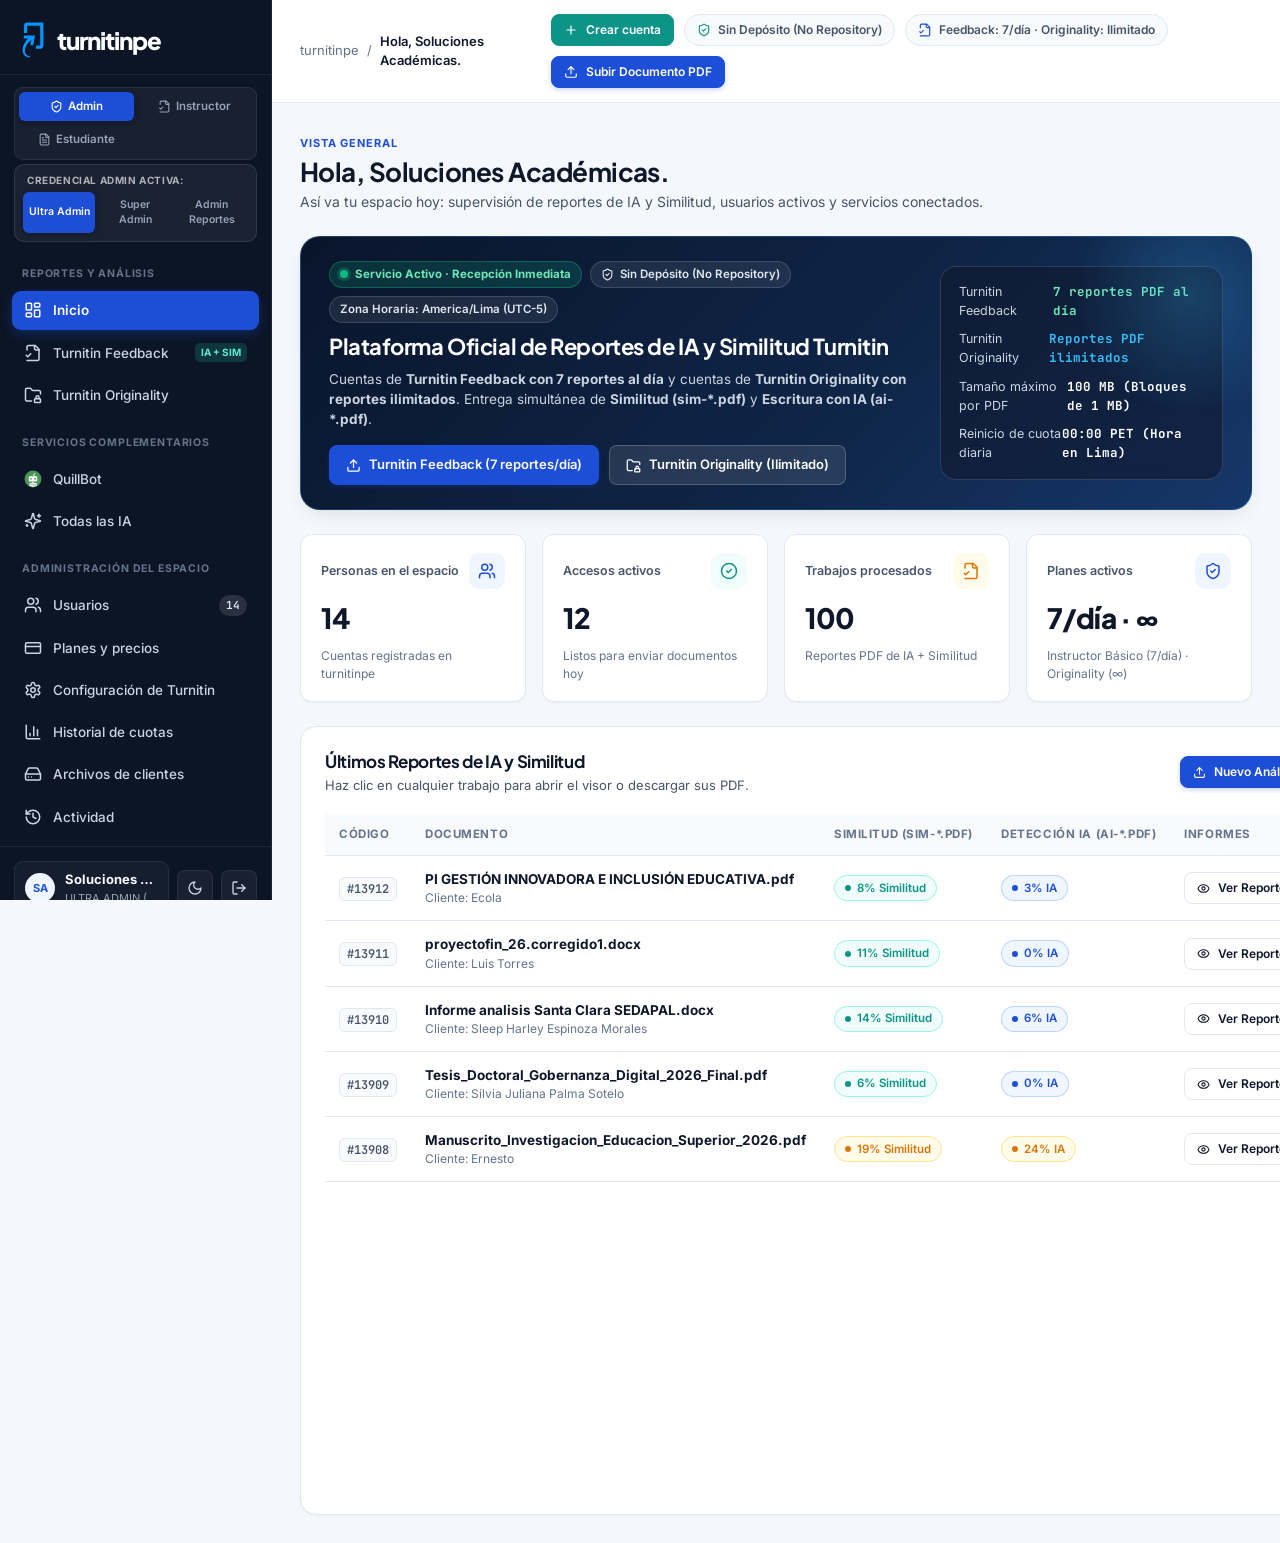
==== index.html @ 8d0100b7 "deploy: actualizar compilacion con proteccion completa de cuentas demo y visor de informes" ====
<!doctype html>
<html lang="es">
  <head>
    <meta charset="UTF-8" />
    <meta name="viewport" content="width=device-width, initial-scale=1.0" />
    <meta name="theme-color" content="#0f172a" />
    <meta
      name="description"
      content="Plataforma académica profesional TurnitinPE · Cursos de investigación, revisión de similitud y detección de IA con Turnitin Feedback Studio, Originality, QuillBot y Laboratorio de IA."
    />
    <title>turnitinpe · Plataforma Académica de Integridad, Cursos e Inteligencia Artificial</title>
    <link rel="icon" type="image/svg+xml" href="./favicon-turnitin.svg" />
    <link rel="preconnect" href="https://fonts.googleapis.com" />
    <link rel="preconnect" href="https://fonts.gstatic.com" crossorigin />
    <link
      href="https://fonts.googleapis.com/css2?family=Inter:wght@400;450;500;600;700&family=JetBrains+Mono:wght@400;500;600&family=Plus+Jakarta+Sans:wght@600;700;800&display=swap"
      rel="stylesheet"
    />
    <script type="module" crossorigin src="./assets/index-xvTJCu90.js"></script>
    <link rel="stylesheet" crossorigin href="./assets/index-CsgijJvG.css">
  </head>
  <body>
    <div id="root"></div>
  </body>
</html>
---- assets/index-CsgijJvG.css ----
:root{--bg-app: #f4f7fb;--bg-surface: #ffffff;--bg-surface-subtle: #f8fafc;--bg-surface-hover: #f1f5f9;--bg-sidebar: #0c1526;--bg-sidebar-hover: rgba(255, 255, 255, .06);--bg-sidebar-active: #1d4ed8;--text-primary: #0f172a;--text-secondary: #475569;--text-muted: #64748b;--text-on-dark: #f8fafc;--text-on-dark-muted: #94a3b8;--border-color: #e2e8f0;--border-strong: #cbd5e1;--brand-primary: #1d4ed8;--brand-primary-hover: #1e40af;--brand-primary-soft: #eff6ff;--brand-accent: #0284c7;--emerald: #0d9488;--emerald-soft: #f0fdfa;--emerald-border: #99f6e4;--amber: #d97706;--amber-soft: #fffbeb;--amber-border: #fde68a;--crimson: #dc2626;--crimson-soft: #fef2f2;--crimson-border: #fecaca;--slate-badge: #eef2f6;--shadow-xs: 0 1px 2px rgba(15, 23, 42, .04);--shadow-sm: 0 2px 6px -1px rgba(15, 23, 42, .06), 0 1px 3px -1px rgba(15, 23, 42, .04);--shadow-md: 0 8px 20px -4px rgba(15, 23, 42, .08), 0 3px 8px -3px rgba(15, 23, 42, .04);--shadow-lg: 0 20px 36px -8px rgba(15, 23, 42, .14), 0 8px 16px -6px rgba(15, 23, 42, .06);--radius-sm: 8px;--radius-md: 12px;--radius-lg: 16px;--radius-xl: 20px;--font-sans: "Inter", -apple-system, BlinkMacSystemFont, "Segoe UI", Roboto, sans-serif;--font-display: "Plus Jakarta Sans", "Inter", -apple-system, BlinkMacSystemFont, sans-serif;--font-mono: "JetBrains Mono", ui-monospace, SFMono-Regular, Menlo, monospace}[data-theme=dark]{--bg-app: #090f1d;--bg-surface: #111a2e;--bg-surface-subtle: #16213a;--bg-surface-hover: #1c2a48;--bg-sidebar: #060b16;--bg-sidebar-hover: rgba(255, 255, 255, .07);--bg-sidebar-active: #2563eb;--text-primary: #f1f5f9;--text-secondary: #cbd5e1;--text-muted: #94a3b8;--border-color: #1e293b;--border-strong: #334155;--brand-primary: #3b82f6;--brand-primary-hover: #2563eb;--brand-primary-soft: rgba(59, 130, 246, .14);--emerald: #14b8a6;--emerald-soft: rgba(20, 184, 166, .14);--emerald-border: rgba(20, 184, 166, .35);--amber: #f59e0b;--amber-soft: rgba(245, 158, 11, .14);--amber-border: rgba(245, 158, 11, .35);--crimson: #ef4444;--crimson-soft: rgba(239, 68, 68, .14);--crimson-border: rgba(239, 68, 68, .35);--slate-badge: #1e293b;--shadow-xs: 0 1px 2px rgba(0, 0, 0, .25);--shadow-sm: 0 2px 6px rgba(0, 0, 0, .35);--shadow-md: 0 10px 24px rgba(0, 0, 0, .45);--shadow-lg: 0 24px 48px rgba(0, 0, 0, .6)}*,*:before,*:after{box-sizing:border-box}html,body{margin:0;padding:0;background-color:var(--bg-app);color:var(--text-primary);font-family:var(--font-sans);font-size:14px;line-height:1.5;-webkit-font-smoothing:antialiased}h1,h2,h3,h4{font-family:var(--font-display);margin:0;letter-spacing:-.02em;color:var(--text-primary)}p{margin:0}button,input,select,textarea{font:inherit;color:inherit}button{cursor:pointer;border:none;background:none}button:disabled{cursor:not-allowed;opacity:.55}a{color:inherit;text-decoration:none}.auth-layout{min-height:100vh;display:grid;grid-template-columns:1.12fr .88fr;background:var(--bg-app)}.auth-story{background:linear-gradient(155deg,#071022,#0d1d3a 55%,#132c58);color:#f8fafc;padding:44px 56px;display:flex;flex-direction:column;justify-content:space-between;position:relative;overflow:hidden}.auth-story-header{display:flex;align-items:center;justify-content:space-between;gap:16px}.brand{display:inline-flex;align-items:center;gap:11px;font-family:var(--font-display);font-weight:800;font-size:24px;letter-spacing:-.04em;color:var(--text-primary)}.brand-dark{color:#fff}.brand-symbol{width:26px;height:36px;object-fit:contain}.brand-badge{font-size:11px;font-weight:700;letter-spacing:.04em;text-transform:uppercase;padding:3px 8px;border-radius:6px;background:#38bdf829;color:#7dd3fc;border:1px solid rgba(56,189,248,.28)}.auth-story-body{max-width:560px;margin:auto 0;padding:32px 0}.auth-eyebrow{display:inline-flex;align-items:center;gap:8px;font-size:11.5px;font-weight:700;text-transform:uppercase;letter-spacing:.1em;color:#38bdf8;margin-bottom:16px}.auth-story-body h1{color:#fff;font-size:clamp(32px,3.6vw,46px);line-height:1.1;margin-bottom:18px}.auth-story-lead{color:#cbd5e1;font-size:16px;line-height:1.65;margin-bottom:32px}.auth-pillars{display:grid;grid-template-columns:repeat(3,1fr);gap:14px}.auth-pillar-card{background:#ffffff0d;border:1px solid rgba(255,255,255,.1);border-radius:var(--radius-md);padding:16px;display:flex;flex-direction:column;gap:8px}.auth-pillar-icon{width:34px;height:34px;border-radius:8px;background:#38bdf824;color:#38bdf8;display:inline-flex;align-items:center;justify-content:center}.auth-pillar-card strong{font-size:13.5px;color:#f8fafc}.auth-pillar-card span{font-size:12px;color:#94a3b8;line-height:1.45}.auth-story-footer{display:flex;align-items:center;justify-content:space-between;gap:16px;padding-top:20px;border-top:1px solid rgba(255,255,255,.1);font-size:12.5px;color:#94a3b8}.auth-panel-wrap{display:flex;flex-direction:column;justify-content:center;align-items:center;padding:40px 32px;background:var(--bg-surface)}.auth-card{width:100%;max-width:430px}.auth-card-top{display:flex;align-items:center;justify-content:space-between;margin-bottom:28px}.auth-card h2{font-size:26px;margin-bottom:6px}.auth-subtitle{color:var(--text-secondary);font-size:14px;margin-bottom:24px}.demo-accounts-box{background:var(--bg-surface-subtle);border:1px solid var(--border-color);border-radius:var(--radius-md);padding:12px 14px;margin-bottom:20px}.demo-accounts-header{display:flex;align-items:center;justify-content:space-between;font-size:11.5px;font-weight:700;text-transform:uppercase;letter-spacing:.05em;color:var(--text-muted);margin-bottom:8px}.demo-accounts-buttons{display:grid;grid-template-columns:1fr 1fr;gap:8px}.demo-btn{display:flex;flex-direction:column;align-items:flex-start;gap:2px;padding:8px 11px;border-radius:8px;background:var(--bg-surface);border:1px solid var(--border-color);text-align:left;transition:border-color .15s,background .15s}.demo-btn:hover{border-color:var(--brand-primary);background:var(--brand-primary-soft)}.demo-btn strong{font-size:12.5px;color:var(--text-primary)}.demo-btn span{font-size:11px;color:var(--text-muted)}.app-shell{min-height:100vh;display:grid;grid-template-columns:272px 1fr;background:var(--bg-app)}.sidebar{background:var(--bg-sidebar);color:var(--text-on-dark);display:flex;flex-direction:column;height:100vh;position:sticky;top:0;border-right:1px solid rgba(255,255,255,.07);z-index:30;overflow-y:auto}.sidebar-brand{padding:22px 20px 16px;display:flex;align-items:center;justify-content:space-between;border-bottom:1px solid rgba(255,255,255,.07)}.sidebar-role-switcher{margin:12px 14px 4px;padding:4px;background:#ffffff0d;border:1px solid rgba(255,255,255,.08);border-radius:9px;display:grid;grid-template-columns:1fr 1fr;gap:4px}.role-switch-btn{padding:6px 8px;border-radius:6px;font-size:11.5px;font-weight:600;color:var(--text-on-dark-muted);display:flex;align-items:center;justify-content:center;gap:5px;transition:all .15s}.role-switch-btn.active{background:var(--bg-sidebar-active);color:#fff;box-shadow:0 2px 6px #00000040}.sidebar-nav{padding:10px 12px;display:flex;flex-direction:column;gap:16px;flex:1}.nav-group{display:flex;flex-direction:column;gap:3px}.nav-group-label{padding:4px 10px 6px;font-size:10.5px;font-weight:700;text-transform:uppercase;letter-spacing:.08em;color:#64748b}.nav-item{display:flex;align-items:center;gap:11px;padding:9.5px 12px;border-radius:9px;color:#cbd5e1;font-size:13.5px;font-weight:500;text-align:left;transition:background .15s,color .15s}.nav-item:hover{background:var(--bg-sidebar-hover);color:#fff}.nav-item-active{background:var(--bg-sidebar-active);color:#fff;font-weight:600;box-shadow:0 4px 12px #1d4ed852}.nav-item-text{flex:1;white-space:nowrap;overflow:hidden;text-overflow:ellipsis}.nav-count{font-family:var(--font-mono);font-size:11px;font-weight:600;padding:2px 7px;border-radius:999px;background:#ffffff1f;color:#e2e8f0}.nav-badge-pro{font-size:10px;font-weight:700;text-transform:uppercase;padding:2px 6px;border-radius:5px;background:#14b8a633;color:#5eead4}.sidebar-footer{padding:14px;border-top:1px solid rgba(255,255,255,.08);display:flex;flex-direction:column;gap:10px}.sidebar-station-pill{display:flex;align-items:center;gap:8px;padding:8px 10px;border-radius:8px;background:#10b9811a;border:1px solid rgba(16,185,129,.24);font-size:11.5px;color:#a7f3d0}.pulse-dot{width:8px;height:8px;border-radius:50%;background:#10b981;box-shadow:0 0 0 3px #10b98140;flex-shrink:0}.sidebar-profile-row{display:flex;align-items:center;gap:8px}.sidebar-profile-btn{flex:1;display:flex;align-items:center;gap:10px;padding:8px 10px;border-radius:9px;background:#ffffff0a;border:1px solid rgba(255,255,255,.08);text-align:left;color:#f8fafc;min-width:0}.sidebar-profile-btn:hover{background:#ffffff14}.sidebar-profile-info{flex:1;min-width:0;display:flex;flex-direction:column}.sidebar-profile-info strong{font-size:13px;white-space:nowrap;overflow:hidden;text-overflow:ellipsis}.sidebar-profile-info small{font-size:11px;color:#94a3b8;white-space:nowrap;overflow:hidden;text-overflow:ellipsis}.sidebar-icon-btn{width:36px;height:36px;border-radius:8px;background:#ffffff0d;border:1px solid rgba(255,255,255,.08);color:#cbd5e1;display:inline-flex;align-items:center;justify-content:center;transition:all .15s}.sidebar-icon-btn:hover{background:#ffffff1f;color:#fff}.main-shell{min-width:0;display:flex;flex-direction:column}.topbar{background:var(--bg-surface);border-bottom:1px solid var(--border-color);padding:14px 28px;display:flex;align-items:center;justify-content:space-between;gap:16px;position:sticky;top:0;z-index:20}.topbar-left{display:flex;align-items:center;gap:12px}.mobile-menu-btn{display:none;padding:8px;border-radius:8px;border:1px solid var(--border-color);background:var(--bg-surface)}.topbar-breadcrumb{display:flex;align-items:center;gap:8px;font-size:13px;color:var(--text-muted)}.topbar-breadcrumb strong{color:var(--text-primary);font-weight:600}.topbar-right{display:flex;align-items:center;gap:10px;flex-wrap:wrap}.quota-chip{display:inline-flex;align-items:center;gap:7px;padding:6px 12px;border-radius:999px;font-size:12px;font-weight:600;background:var(--bg-surface-subtle);border:1px solid var(--border-color);color:var(--text-secondary)}.main-content{padding:28px;max-width:1440px;width:100%;margin:0 auto;display:flex;flex-direction:column;gap:24px}.page-header{display:flex;align-items:flex-start;justify-content:space-between;gap:20px;flex-wrap:wrap}.page-eyebrow{display:inline-block;font-size:11px;font-weight:700;text-transform:uppercase;letter-spacing:.08em;color:var(--brand-primary);margin-bottom:4px}.page-header h1{font-size:26px;line-height:1.2}.page-header p{color:var(--text-secondary);font-size:14px;margin-top:4px}.page-actions{display:flex;align-items:center;gap:10px;flex-wrap:wrap}.button{display:inline-flex;align-items:center;justify-content:center;gap:8px;padding:9px 16px;min-height:38px;border-radius:var(--radius-sm);font-size:13px;font-weight:600;white-space:nowrap;transition:all .15s ease}.button-sm{min-height:32px;padding:6px 12px;font-size:12px}.button-primary{background:var(--brand-primary);color:#fff;border:1px solid var(--brand-primary);box-shadow:0 2px 5px #1d4ed838}.button-primary:hover:not(:disabled){background:var(--brand-primary-hover);border-color:var(--brand-primary-hover)}.button-secondary{background:var(--bg-surface);color:var(--text-primary);border:1px solid var(--border-color)}.button-secondary:hover:not(:disabled){background:var(--bg-surface-hover);border-color:var(--border-strong)}.button-emerald{background:var(--emerald);color:#fff;border:1px solid var(--emerald)}.button-emerald:hover:not(:disabled){filter:brightness(.93)}.button-danger{background:var(--crimson);color:#fff;border:1px solid var(--crimson)}.icon-btn{width:34px;height:34px;border-radius:8px;display:inline-flex;align-items:center;justify-content:center;color:var(--text-secondary);border:1px solid var(--border-color);background:var(--bg-surface);transition:all .15s}.icon-btn:hover:not(:disabled){background:var(--bg-surface-hover);color:var(--text-primary);border-color:var(--border-strong)}.icon-btn.danger:hover:not(:disabled){background:var(--crimson-soft);color:var(--crimson);border-color:var(--crimson-border)}.avatar{width:36px;height:36px;border-radius:50%;background:var(--brand-primary-soft);color:var(--brand-primary);font-weight:700;font-size:12.5px;display:inline-flex;align-items:center;justify-content:center;flex-shrink:0}.avatar-sm{width:30px;height:30px;font-size:11px}.status-pill{display:inline-flex;align-items:center;gap:6px;padding:3.5px 10px;border-radius:999px;font-size:11.5px;font-weight:600;white-space:nowrap}.status-pill:before{content:"";width:6px;height:6px;border-radius:50%;background:currentColor}.status-emerald{background:var(--emerald-soft);color:var(--emerald);border:1px solid var(--emerald-border)}.status-amber{background:var(--amber-soft);color:var(--amber);border:1px solid var(--amber-border)}.status-crimson{background:var(--crimson-soft);color:var(--crimson);border:1px solid var(--crimson-border)}.status-blue{background:var(--brand-primary-soft);color:var(--brand-primary);border:1px solid rgba(59,130,246,.28)}.status-slate{background:var(--slate-badge);color:var(--text-secondary);border:1px solid var(--border-color)}.metrics-grid{display:grid;grid-template-columns:repeat(4,1fr);gap:16px}.metric-card{background:var(--bg-surface);border:1px solid var(--border-color);border-radius:var(--radius-md);padding:18px 20px;box-shadow:var(--shadow-xs);display:flex;flex-direction:column;gap:8px}.metric-top{display:flex;align-items:center;justify-content:space-between;color:var(--text-secondary);font-size:12.5px;font-weight:600}.metric-icon{width:36px;height:36px;border-radius:10px;display:inline-flex;align-items:center;justify-content:center}.metric-blue{background:var(--brand-primary-soft);color:var(--brand-primary)}.metric-emerald{background:var(--emerald-soft);color:var(--emerald)}.metric-amber{background:var(--amber-soft);color:var(--amber)}.metric-crimson{background:var(--crimson-soft);color:var(--crimson)}.metric-value{font-family:var(--font-display);font-size:28px;font-weight:800;letter-spacing:-.03em;color:var(--text-primary)}.metric-note{font-size:12px;color:var(--text-muted)}.panel{background:var(--bg-surface);border:1px solid var(--border-color);border-radius:var(--radius-lg);padding:22px 24px;box-shadow:var(--shadow-xs)}.panel-header{display:flex;align-items:center;justify-content:space-between;gap:16px;margin-bottom:18px;flex-wrap:wrap}.panel-header h2{font-size:17px}.panel-header p{font-size:13px;color:var(--text-secondary);margin-top:2px}.overview-grid{display:grid;grid-template-columns:1.55fr 1fr;gap:20px}.courses-grid{display:grid;grid-template-columns:repeat(auto-fill,minmax(330px,1fr));gap:18px}.course-card{background:var(--bg-surface);border:1px solid var(--border-color);border-radius:var(--radius-lg);overflow:hidden;display:flex;flex-direction:column;box-shadow:var(--shadow-xs);transition:transform .16s ease,box-shadow .16s ease,border-color .16s ease}.course-card:hover{transform:translateY(-2px);box-shadow:var(--shadow-md);border-color:var(--brand-primary)}.course-card-banner{padding:18px 20px;color:#fff;display:flex;flex-direction:column;gap:8px}.course-banner-navy{background:linear-gradient(135deg,#0f172a,#1e3a8a)}.course-banner-teal{background:linear-gradient(135deg,#0f292e,#0d9488)}.course-banner-slate{background:linear-gradient(135deg,#1e293b,#0284c7)}.course-banner-amber{background:linear-gradient(135deg,#271705,#b45309)}.course-banner-top{display:flex;align-items:center;justify-content:space-between;gap:8px}.course-code-pill{font-family:var(--font-mono);font-size:11px;font-weight:600;padding:3px 8px;border-radius:6px;background:#ffffff29;color:#f8fafc}.course-card-banner h3{color:#fff;font-size:17px;line-height:1.3}.course-instructor{font-size:12.5px;color:#ffffffd1}.course-card-body{padding:18px 20px;display:flex;flex-direction:column;gap:14px;flex:1}.course-stats-row{display:grid;grid-template-columns:repeat(3,1fr);gap:8px;padding:10px 12px;border-radius:var(--radius-sm);background:var(--bg-surface-subtle);border:1px solid var(--border-color)}.course-stat{display:flex;flex-direction:column;gap:2px}.course-stat span{font-size:11px;color:var(--text-muted)}.course-stat strong{font-size:13.5px;font-family:var(--font-mono);color:var(--text-primary)}.course-card-footer{padding:13px 20px;border-top:1px solid var(--border-color);display:flex;align-items:center;justify-content:space-between;gap:10px;background:var(--bg-surface-subtle)}.upload-studio-grid{display:grid;grid-template-columns:1.15fr .85fr;gap:20px}.dropzone{border:2px dashed var(--border-strong);border-radius:var(--radius-lg);padding:32px 24px;text-align:center;background:var(--bg-surface-subtle);display:flex;flex-direction:column;align-items:center;gap:12px;transition:all .16s ease;cursor:pointer}.dropzone:hover,.dropzone.active{border-color:var(--brand-primary);background:var(--brand-primary-soft)}.dropzone-icon{width:52px;height:52px;border-radius:14px;background:var(--bg-surface);border:1px solid var(--border-color);color:var(--brand-primary);display:flex;align-items:center;justify-content:center;box-shadow:var(--shadow-xs)}.filter-switches{display:flex;flex-direction:column;gap:10px}.filter-switch-item{display:flex;align-items:flex-start;gap:10px;padding:10px 12px;border-radius:var(--radius-sm);border:1px solid var(--border-color);background:var(--bg-surface-subtle)}.filter-switch-item input[type=checkbox]{margin-top:3px;accent-color:var(--brand-primary);width:16px;height:16px}.score-badges{display:flex;align-items:center;gap:8px;flex-wrap:wrap}.score-badge{display:inline-flex;align-items:center;gap:6px;padding:4px 9px;border-radius:7px;font-family:var(--font-mono);font-size:12px;font-weight:700}.toolbar{display:flex;align-items:center;justify-content:space-between;gap:14px;flex-wrap:wrap}.filter-tabs{display:inline-flex;align-items:center;gap:4px;padding:4px;background:var(--bg-surface-subtle);border:1px solid var(--border-color);border-radius:10px;flex-wrap:wrap}.filter-tab{padding:6px 12px;border-radius:7px;font-size:12.5px;font-weight:600;color:var(--text-secondary);transition:all .15s}.filter-tab.active{background:var(--bg-surface);color:var(--brand-primary);box-shadow:var(--shadow-xs)}.search-box{display:flex;align-items:center;gap:8px;padding:8px 13px;border-radius:var(--radius-sm);background:var(--bg-surface);border:1px solid var(--border-color);min-width:260px}.search-box input{border:none;outline:none;background:transparent;width:100%;font-size:13px}.table-wrap{width:100%;overflow-x:auto}.data-table{width:100%;border-collapse:collapse;text-align:left}.data-table th{padding:12px 14px;font-size:11.5px;font-weight:700;text-transform:uppercase;letter-spacing:.05em;color:var(--text-muted);background:var(--bg-surface-subtle);border-bottom:1px solid var(--border-color);white-space:nowrap}.data-table td{padding:13px 14px;border-bottom:1px solid var(--border-color);vertical-align:middle;font-size:13.5px}.data-table tbody tr:hover{background:var(--bg-surface-subtle)}.person-cell{display:flex;align-items:center;gap:11px}.person-meta{display:flex;flex-direction:column}.person-meta strong{font-size:13.5px;color:var(--text-primary)}.person-meta span{font-size:12px;color:var(--text-muted)}.code-chip{font-family:var(--font-mono);font-size:12px;font-weight:600;padding:3px 7px;border-radius:6px;background:var(--bg-surface-subtle);border:1px solid var(--border-color);color:var(--text-secondary)}.ai-studio-layout{display:grid;grid-template-columns:310px 1fr;gap:20px;min-height:620px}.ai-models-sidebar{background:var(--bg-surface);border:1px solid var(--border-color);border-radius:var(--radius-lg);padding:16px;display:flex;flex-direction:column;gap:12px;max-height:680px;overflow-y:auto}.ai-model-item{display:flex;align-items:flex-start;gap:10px;padding:11px 12px;border-radius:10px;border:1px solid var(--border-color);background:var(--bg-surface);text-align:left;transition:all .15s}.ai-model-item:hover{border-color:var(--brand-primary);background:var(--bg-surface-subtle)}.ai-model-item.active{border-color:var(--brand-primary);background:var(--brand-primary-soft)}.ai-chat-panel{background:var(--bg-surface);border:1px solid var(--border-color);border-radius:var(--radius-lg);display:flex;flex-direction:column;overflow:hidden}.ai-chat-header{padding:16px 20px;border-bottom:1px solid var(--border-color);display:flex;align-items:center;justify-content:space-between;gap:12px}.ai-chat-messages{flex:1;padding:20px;overflow-y:auto;display:flex;flex-direction:column;gap:14px;max-height:430px}.chat-bubble{max-width:82%;padding:13px 16px;border-radius:14px;font-size:13.5px;line-height:1.6;white-space:pre-wrap}.chat-bubble.user{align-self:flex-end;background:var(--brand-primary);color:#fff;border-bottom-right-radius:4px}.chat-bubble.assistant{align-self:flex-start;background:var(--bg-surface-subtle);border:1px solid var(--border-color);color:var(--text-primary);border-bottom-left-radius:4px}.ai-prompt-chips{padding:10px 20px;border-top:1px solid var(--border-color);background:var(--bg-surface-subtle);display:flex;align-items:center;gap:8px;overflow-x:auto}.prompt-chip{padding:5px 11px;border-radius:999px;font-size:12px;font-weight:500;background:var(--bg-surface);border:1px solid var(--border-color);white-space:nowrap;color:var(--text-secondary)}.prompt-chip:hover{border-color:var(--brand-primary);color:var(--brand-primary)}.ai-chat-input-bar{padding:14px 20px;border-top:1px solid var(--border-color);display:flex;gap:10px}.ai-chat-input-bar textarea{flex:1;resize:none;border:1px solid var(--border-color);border-radius:var(--radius-sm);padding:10px 12px;background:var(--bg-surface-subtle);outline:none}.ai-chat-input-bar textarea:focus{border-color:var(--brand-primary);background:var(--bg-surface)}.plans-grid{display:grid;grid-template-columns:repeat(auto-fill,minmax(300px,1fr));gap:18px}.plan-card{background:var(--bg-surface);border:1px solid var(--border-color);border-radius:var(--radius-lg);padding:22px;display:flex;flex-direction:column;gap:14px;box-shadow:var(--shadow-xs)}.plan-price-row{display:flex;align-items:baseline;gap:6px}.plan-price-row strong{font-family:var(--font-display);font-size:30px;font-weight:800}.plan-features-list{list-style:none;padding:0;margin:0;display:flex;flex-direction:column;gap:8px;flex:1}.plan-features-list li{display:flex;align-items:center;gap:8px;font-size:13px;color:var(--text-secondary)}.modal-backdrop{position:fixed;top:0;right:0;bottom:0;left:0;background:#090f1da6;-webkit-backdrop-filter:blur(3px);backdrop-filter:blur(3px);display:flex;align-items:center;justify-content:center;padding:20px;z-index:60}.modal-card{background:var(--bg-surface);border:1px solid var(--border-color);border-radius:var(--radius-xl);width:100%;max-width:620px;max-height:90vh;overflow-y:auto;box-shadow:var(--shadow-lg);padding:26px;display:flex;flex-direction:column;gap:18px}.modal-card.wide{max-width:860px}.modal-header{display:flex;align-items:flex-start;justify-content:space-between;gap:16px}.form-grid{display:grid;grid-template-columns:1fr 1fr;gap:14px}.field{display:flex;flex-direction:column;gap:6px;font-size:13px;font-weight:600;color:var(--text-primary)}.field input,.field select,.field textarea{padding:9.5px 12px;border-radius:var(--radius-sm);border:1px solid var(--border-color);background:var(--bg-surface);font-weight:450;outline:none;transition:border-color .15s}.field input:focus,.field select:focus,.field textarea:focus{border-color:var(--brand-primary)}.toast-banner{position:fixed;bottom:24px;right:24px;z-index:80;background:#0f172a;color:#fff;padding:13px 18px;border-radius:12px;box-shadow:var(--shadow-lg);display:flex;align-items:center;gap:10px;font-size:13.5px;font-weight:500}@media (max-width: 1120px){.metrics-grid{grid-template-columns:repeat(2,1fr)}.overview-grid,.upload-studio-grid,.ai-studio-layout{grid-template-columns:1fr}}@media (max-width: 880px){.auth-layout{grid-template-columns:1fr}.auth-story{padding:32px 24px}.auth-pillars,.app-shell{grid-template-columns:1fr}.sidebar{position:fixed;left:0;top:0;bottom:0;width:280px;transform:translate(-100%);transition:transform .22s ease}.sidebar.open{transform:translate(0)}.mobile-menu-btn{display:inline-flex}.main-content{padding:18px}.form-grid{grid-template-columns:1fr}}.executive-hero-banner{background:linear-gradient(135deg,#09152b,#0f2547 58%,#16376b);color:#f8fafc;border-radius:var(--radius-xl);padding:24px 28px;display:grid;grid-template-columns:1.35fr .65fr;gap:22px;align-items:center;box-shadow:var(--shadow-md);border:1px solid rgba(56,189,248,.22);position:relative;overflow:hidden}.executive-hero-banner:after{content:"";position:absolute;right:-60px;top:-60px;width:240px;height:240px;border-radius:50%;background:radial-gradient(circle,rgba(56,189,248,.22) 0%,transparent 70%);pointer-events:none}.hero-badge-row{display:flex;align-items:center;gap:8px;flex-wrap:wrap;margin-bottom:10px}.hero-live-pill{display:inline-flex;align-items:center;gap:7px;padding:4px 10px;border-radius:999px;font-size:11.5px;font-weight:700;background:#10b9812e;color:#6ee7b7;border:1px solid rgba(16,185,129,.35)}.hero-meta-pill{display:inline-flex;align-items:center;gap:6px;padding:4px 10px;border-radius:999px;font-size:11.5px;font-weight:600;background:#ffffff14;color:#e2e8f0;border:1px solid rgba(255,255,255,.14)}.executive-hero-banner h2{color:#fff;font-size:22px;line-height:1.25;margin-bottom:8px}.executive-hero-banner p{color:#cbd5e1;font-size:13.5px;max-width:640px;margin-bottom:16px}.hero-cta-row{display:flex;align-items:center;gap:10px;flex-wrap:wrap}.hero-telemetry-box{background:#0f172a8c;border:1px solid rgba(255,255,255,.14);border-radius:var(--radius-lg);padding:16px 18px;display:flex;flex-direction:column;gap:10px;-webkit-backdrop-filter:blur(8px);backdrop-filter:blur(8px)}.hero-telemetry-row{display:flex;align-items:center;justify-content:space-between;font-size:12.5px;color:#cbd5e1}.hero-telemetry-row strong{color:#fff;font-family:var(--font-mono)}.dist-bar-group{display:flex;flex-direction:column;gap:11px;margin-top:6px}.dist-bar-item{display:flex;flex-direction:column;gap:5px}.dist-bar-label{display:flex;align-items:center;justify-content:space-between;font-size:12.5px}.dist-bar-track{height:8px;border-radius:999px;background:var(--bg-surface-hover);overflow:hidden}.dist-bar-fill{height:100%;border-radius:999px;transition:width .4s ease}.pipeline-stepper{margin-top:14px;padding:14px 16px;border-radius:var(--radius-md);background:var(--brand-primary-soft);border:1px solid rgba(29,78,216,.24);display:flex;flex-direction:column;gap:10px}.pipeline-steps-row{display:grid;grid-template-columns:repeat(4,1fr);gap:8px}.pipeline-step{padding:8px 10px;border-radius:8px;background:var(--bg-surface);border:1px solid var(--border-color);font-size:11.5px;display:flex;flex-direction:column;gap:3px;opacity:.6;transition:all .2s ease}.pipeline-step.active,.pipeline-step.done{opacity:1;border-color:var(--brand-primary)}.pipeline-step.done{border-color:var(--emerald);background:var(--emerald-soft)}.pipeline-progress-track{height:7px;border-radius:999px;background:#1d4ed826;overflow:hidden}.pipeline-progress-fill{height:100%;background:linear-gradient(90deg,var(--brand-primary),var(--emerald));transition:width .25s ease}.report-modal-shell{max-width:980px!important}.report-summary-banner{display:grid;grid-template-columns:1fr 1fr 1.35fr;gap:14px}.report-score-card{padding:14px 16px;border-radius:var(--radius-md);border:1px solid var(--border-color);background:var(--bg-surface-subtle);display:flex;align-items:center;gap:14px}.report-score-ring-wrap{position:relative;width:80px;height:80px;flex-shrink:0}.report-score-center{position:absolute;top:0;right:0;bottom:0;left:0;display:flex;align-items:center;justify-content:center;font-family:var(--font-display);font-size:18px;font-weight:800}.report-score-meta{display:flex;flex-direction:column;gap:4px}.report-score-eyebrow{font-size:10.5px;font-weight:700;letter-spacing:.06em;text-transform:uppercase;color:var(--text-muted)}.report-score-title{font-size:14px;color:var(--text-primary)}.report-files-status-box{padding:12px 16px;border-radius:var(--radius-md);border:1px solid var(--border-color);background:var(--bg-surface-subtle);display:flex;flex-direction:column;justify-content:space-between;gap:8px}.report-deliverable-row{display:flex;align-items:center;justify-content:space-between;gap:10px;padding:6px 8px;border-radius:8px;background:var(--bg-surface);border:1px solid var(--border-color)}.report-viewer-split{display:grid;grid-template-columns:1.35fr .85fr;gap:16px}.report-doc-sheet{padding:20px 22px;border-radius:var(--radius-md);border:1px solid var(--border-color);background:var(--bg-surface);box-shadow:var(--shadow-xs)}.report-doc-sheet-header{display:flex;align-items:center;justify-content:space-between;gap:10px;padding-bottom:12px;margin-bottom:14px;border-bottom:1px solid var(--border-color);font-size:12.5px}.report-doc-paragraphs{display:flex;flex-direction:column;gap:12px;font-size:13.5px;line-height:1.75;color:var(--text-primary)}.doc-highlight{padding:2px 5px;border-radius:5px;color:inherit;cursor:pointer;transition:all .15s ease}.doc-highlight-sim-1{background:#dc262621;border-bottom:2px solid #dc2626}.doc-highlight-sim-2{background:#d9770624;border-bottom:2px solid #d97706}.doc-highlight-ai{background:#0284c724;border-bottom:2px solid #0284c7}.doc-highlight.focused{box-shadow:0 0 0 2px var(--brand-primary)}.highlight-badge{display:inline-block;font-size:10.5px;font-weight:800;padding:1px 5px;border-radius:4px;margin-right:4px;background:#dc2626;color:#fff}.highlight-badge.ai{background:#0284c7}.report-sources-panel{padding:16px;border-radius:var(--radius-md);border:1px solid var(--border-color);background:var(--bg-surface-subtle);display:flex;flex-direction:column}.source-match-item{width:100%;text-align:left;padding:10px 12px;border-radius:10px;border:1px solid var(--border-color);background:var(--bg-surface);display:flex;align-items:center;gap:10px;transition:all .15s ease}.source-match-item:hover,.source-match-item.active{border-color:var(--brand-primary);box-shadow:var(--shadow-xs)}.source-match-rank{width:26px;height:26px;border-radius:6px;background:var(--crimson-soft);color:var(--crimson);font-weight:800;font-size:12px;display:inline-flex;align-items:center;justify-content:center;flex-shrink:0}.source-match-body{flex:1;min-width:0;display:flex;flex-direction:column;gap:2px}.source-match-body strong{font-size:12.5px;white-space:nowrap;overflow:hidden;text-overflow:ellipsis}.source-match-body span{font-size:11px;color:var(--text-muted)}.source-match-percent{font-family:var(--font-display);font-weight:800;font-size:14px;color:var(--crimson)}.report-ai-Verification-card{margin-top:14px;padding:12px 14px;border-radius:10px;background:var(--brand-primary-soft);border:1px solid rgba(29,78,216,.22)}.report-technical-grid{display:grid;grid-template-columns:repeat(2,1fr);gap:12px}.tech-kv-card{padding:12px 14px;border-radius:10px;border:1px solid var(--border-color);background:var(--bg-surface-subtle);display:flex;flex-direction:column;gap:4px}.tech-kv-card span{font-size:11px;font-weight:700;text-transform:uppercase;color:var(--text-muted)}.provider-selector-grid{display:grid;grid-template-columns:1fr 1fr;gap:12px;margin-bottom:16px}.provider-card{padding:14px;border-radius:12px;border:1.5px solid var(--border-color);background:var(--bg-surface-subtle);text-align:left;display:flex;flex-direction:column;gap:4px;transition:all .15s ease}.provider-card.active{border-color:var(--brand-primary);background:var(--brand-primary-soft)}@media (max-width: 920px){.executive-hero-banner,.report-summary-banner,.report-viewer-split,.pipeline-steps-row,.report-technical-grid,.provider-selector-grid{grid-template-columns:1fr}}.bs-summary-alert{background:var(--bg-surface);border:1px solid var(--border-color);border-left:4px solid var(--brand-primary);border-radius:var(--radius-md);padding:14px 18px;display:flex;align-items:center;justify-content:space-between;gap:16px;box-shadow:var(--shadow-xs)}.bs-dropzone{padding:28px 20px;border:2px dashed var(--border-strong);border-radius:var(--radius-md);background:linear-gradient(180deg,var(--bg-surface-subtle) 0%,var(--bg-surface) 100%);text-align:center;display:flex;flex-direction:column;align-items:center;justify-content:center;transition:all .18s ease}.bs-dropzone:hover{border-color:var(--brand-primary);background:var(--brand-primary-soft);transform:translateY(-1px)}.bs-fields-grid{display:grid;grid-template-columns:repeat(3,1fr);gap:14px}.bs-table-hover tbody tr{transition:background-color .14s ease}.bs-table-hover tbody tr:hover{background-color:var(--bg-surface-subtle)}.bs-outcomes-stack{display:flex;flex-direction:column;gap:8px;min-width:280px}.bs-outcome-item{display:flex;align-items:center;justify-content:space-between;gap:10px;padding:8px 10px;border-radius:8px;background:var(--bg-surface-subtle);border:1px solid var(--border-color)}.bs-outcome-err{background:var(--crimson-soft);border-color:var(--crimson-border)}@media (max-width: 920px){.bs-fields-grid{grid-template-columns:1fr}}
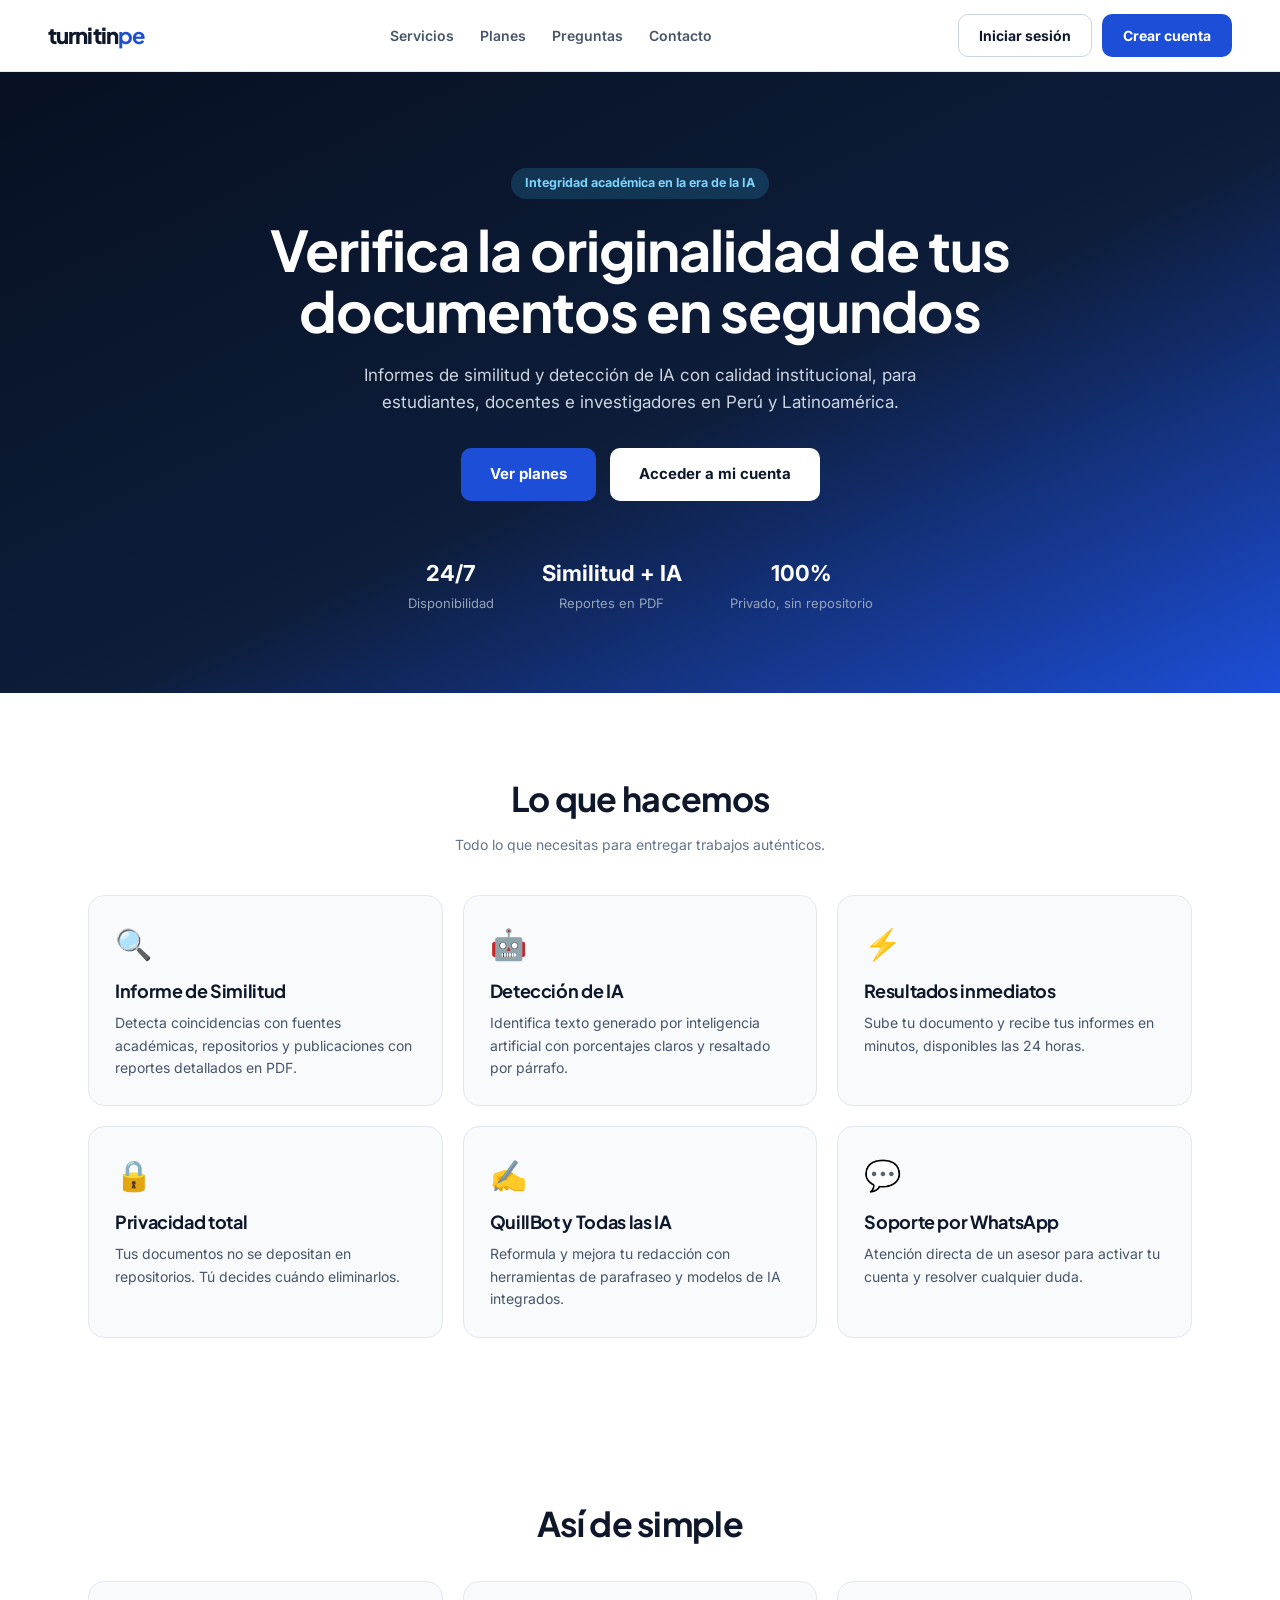
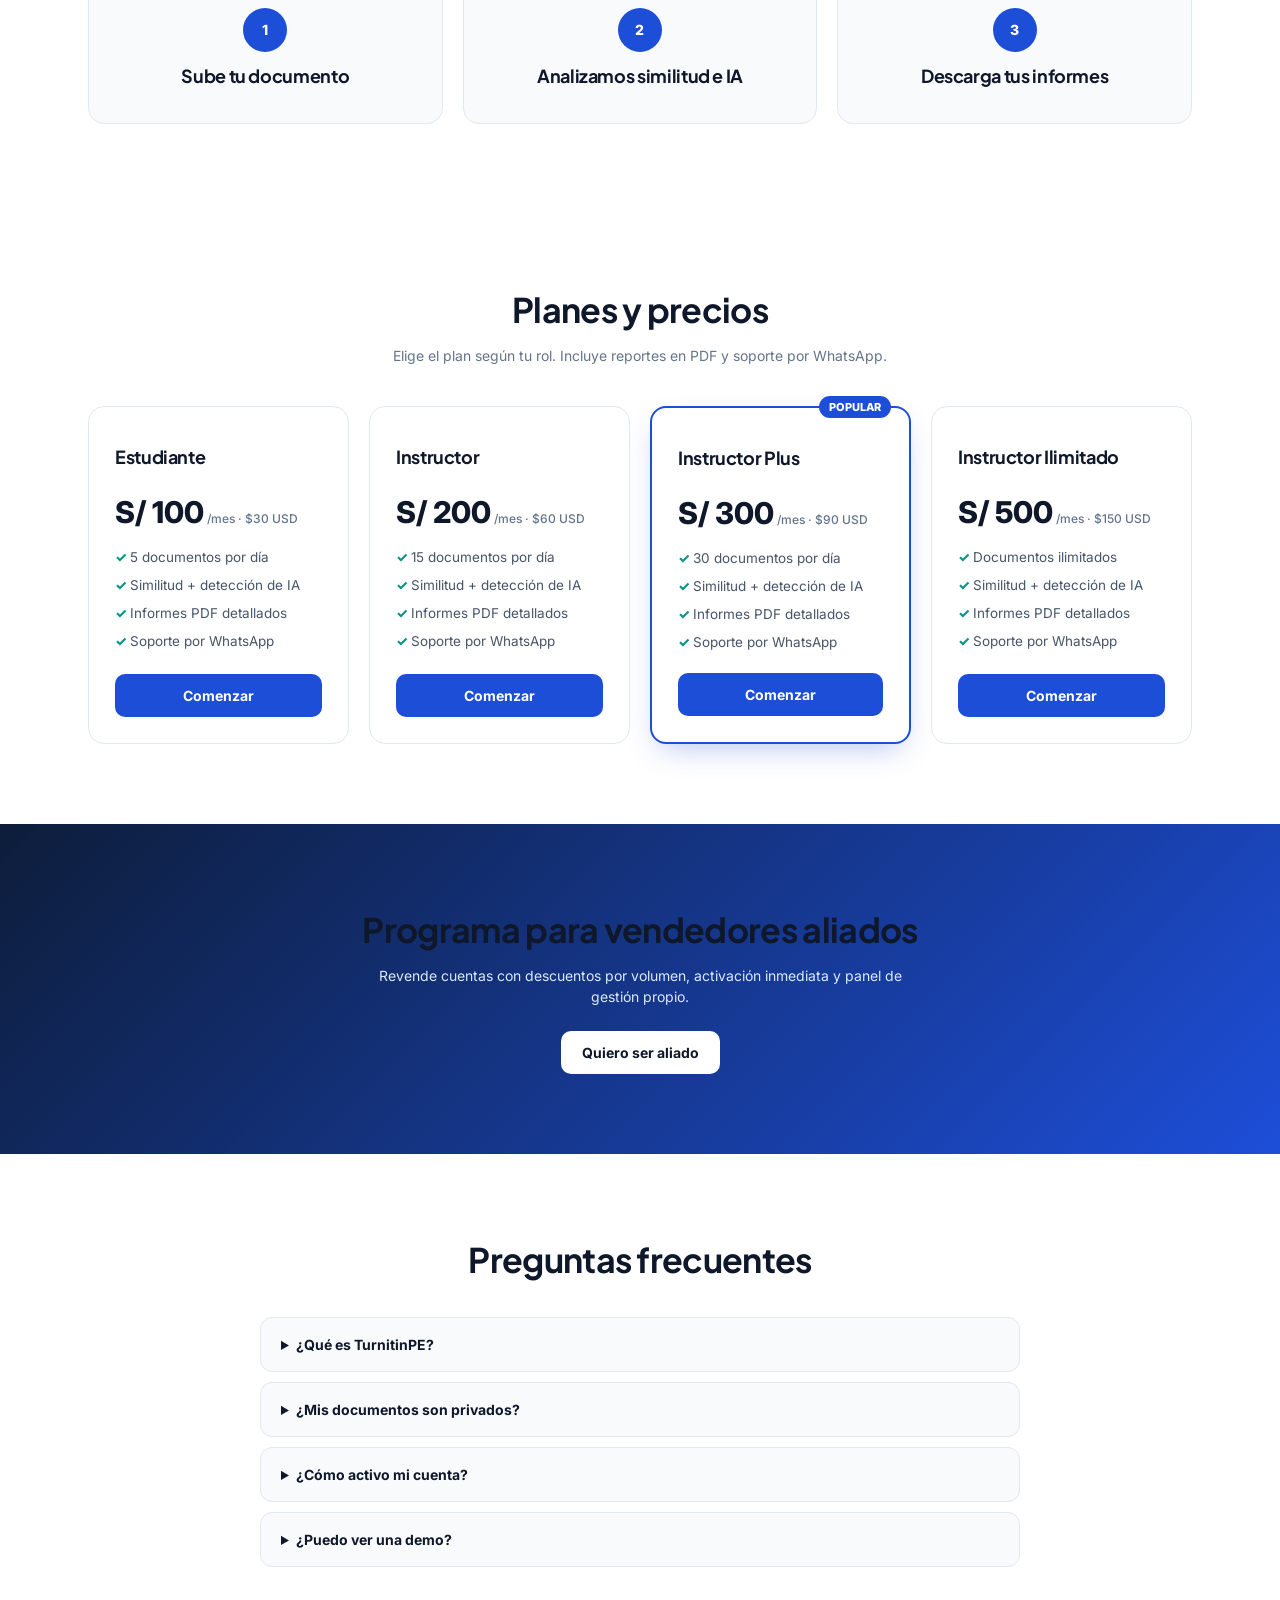
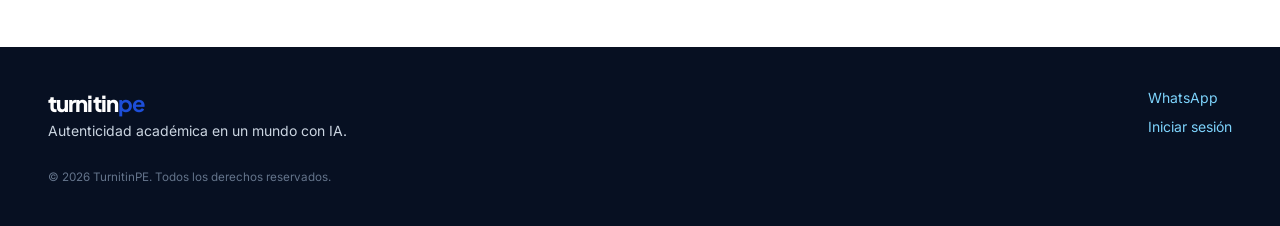
==== commit dd09efd7: "deploy: landing de inicio" ====
--- a/index.html
+++ b/index.html
@@ -16,8 +16,8 @@
       href="https://fonts.googleapis.com/css2?family=Inter:wght@400;450;500;600;700&family=JetBrains+Mono:wght@400;500;600&family=Plus+Jakarta+Sans:wght@600;700;800&display=swap"
       rel="stylesheet"
     />
-    <script type="module" crossorigin src="./assets/index-xvTJCu90.js"></script>
-    <link rel="stylesheet" crossorigin href="./assets/index-CsgijJvG.css">
+    <script type="module" crossorigin src="./assets/index-DatE4r9k.js"></script>
+    <link rel="stylesheet" crossorigin href="./assets/index-CFIQpTtS.css">
   </head>
   <body>
     <div id="root"></div>
--- a/assets/index-CFIQpTtS.css
+++ b/assets/index-CFIQpTtS.css
@@ -0,0 +1 @@
+.lp{font-family:var(--font-sans);color:#0f172a;background:#fff}.lp a{text-decoration:none}.lp-nav{position:sticky;top:0;z-index:50;display:flex;align-items:center;justify-content:space-between;gap:16px;padding:14px 48px;background:#ffffffeb;-webkit-backdrop-filter:blur(8px);backdrop-filter:blur(8px);border-bottom:1px solid #e2e8f0}.lp-nav nav{display:flex;gap:26px}.lp-nav nav a{color:#475569;font-weight:600;font-size:14px}.lp-nav nav a:hover{color:#1d4ed8}.lp-nav-actions{display:flex;gap:10px}.lp-brand{font-family:var(--font-display);font-weight:800;font-size:22px;letter-spacing:-.04em}.lp-brand b{color:#1d4ed8}.lp-btn{display:inline-flex;align-items:center;justify-content:center;padding:10px 20px;border-radius:10px;font-weight:700;font-size:14px;cursor:pointer;border:1px solid transparent;transition:all .15s}.lp-btn-lg{padding:14px 28px;font-size:15px}.lp-btn-primary{background:#1d4ed8;color:#fff}.lp-btn-primary:hover{background:#1e40af}.lp-btn-ghost{background:transparent;color:#0f172a;border-color:#cbd5e1}.lp-btn-light{background:#fff;color:#0f172a}.lp-hero{text-align:center;padding:96px 24px 80px;color:#fff;background:linear-gradient(155deg,#071022,#0d1d3a 55%,#1d4ed8)}.lp-pill{display:inline-block;padding:6px 14px;border-radius:999px;background:#38bdf82e;color:#7dd3fc;font-size:12.5px;font-weight:700;margin-bottom:20px}.lp-hero h1{font-size:clamp(32px,5vw,56px);line-height:1.1;max-width:860px;margin:0 auto 20px;color:#fff}.lp-hero p{max-width:640px;margin:0 auto 32px;color:#cbd5e1;font-size:17px;line-height:1.6}.lp-hero-cta{display:flex;gap:14px;justify-content:center;flex-wrap:wrap}.lp-stats{display:flex;gap:48px;justify-content:center;flex-wrap:wrap;margin-top:56px}.lp-stats div{display:flex;flex-direction:column;gap:4px}.lp-stats strong{font-size:22px}.lp-stats span{color:#94a3b8;font-size:13px}.lp-section{padding:80px 48px;max-width:1200px;margin:0 auto;text-align:center}.lp-section h2{font-size:34px;margin-bottom:10px}.lp-sub{color:#64748b;margin-bottom:40px}.lp-grid{display:grid;grid-template-columns:repeat(3,1fr);gap:20px;text-align:left;margin-top:32px}.lp-grid-3{grid-template-columns:repeat(3,1fr)}.lp-grid-4{grid-template-columns:repeat(4,1fr)}.lp-card{background:#f8fafc;border:1px solid #e2e8f0;border-radius:16px;padding:26px}.lp-card h3{font-size:18px;margin:10px 0 8px}.lp-card p{color:#475569;line-height:1.6;font-size:14px}.lp-icon{font-size:30px}.lp-step{text-align:center}.lp-step span{display:inline-flex;width:44px;height:44px;border-radius:50%;background:#1d4ed8;color:#fff;font-weight:800;align-items:center;justify-content:center}.lp-plan{display:flex;flex-direction:column;gap:12px;position:relative;background:#fff}.lp-plan.popular{border:2px solid #1d4ed8;box-shadow:0 12px 30px -10px #1d4ed859}.lp-plan em{position:absolute;top:-12px;right:18px;background:#1d4ed8;color:#fff;font-size:11px;font-style:normal;font-weight:800;padding:3px 10px;border-radius:999px}.lp-price{font-size:30px;font-weight:800}.lp-price small{font-size:12px;color:#64748b;font-weight:500}.lp-plan ul{list-style:none;padding:0;margin:0 0 8px;display:flex;flex-direction:column;gap:8px;flex:1;color:#475569;font-size:13.5px}.lp-plan li:before{content:"✓ ";color:#0d9488;font-weight:800}.lp-b2b{max-width:none;background:linear-gradient(135deg,#0d1d3a,#1d4ed8);color:#fff}.lp-b2b p{max-width:560px;margin:0 auto 24px;color:#dbeafe}.lp-faq{max-width:760px;margin:32px auto 0;text-align:left;display:flex;flex-direction:column;gap:10px}.lp-faq details{border:1px solid #e2e8f0;border-radius:12px;padding:16px 20px;background:#f8fafc}.lp-faq summary{font-weight:700;cursor:pointer}.lp-faq p{margin-top:10px;color:#475569}.lp-footer{background:#071022;color:#cbd5e1;padding:40px 48px;display:flex;justify-content:space-between;gap:24px;flex-wrap:wrap}.lp-footer .lp-brand{color:#fff}.lp-footer a,.lp-footer button{color:#7dd3fc;display:block;background:none;border:none;cursor:pointer;margin-bottom:8px;font-size:14px;padding:0}.lp-footer small{width:100%;color:#64748b}@media (max-width:900px){.lp-nav{padding:12px 18px}.lp-nav nav{display:none}.lp-section{padding:56px 20px}.lp-grid,.lp-grid-3,.lp-grid-4{grid-template-columns:1fr}}:root{--bg-app: #f4f7fb;--bg-surface: #ffffff;--bg-surface-subtle: #f8fafc;--bg-surface-hover: #f1f5f9;--bg-sidebar: #0c1526;--bg-sidebar-hover: rgba(255, 255, 255, .06);--bg-sidebar-active: #1d4ed8;--text-primary: #0f172a;--text-secondary: #475569;--text-muted: #64748b;--text-on-dark: #f8fafc;--text-on-dark-muted: #94a3b8;--border-color: #e2e8f0;--border-strong: #cbd5e1;--brand-primary: #1d4ed8;--brand-primary-hover: #1e40af;--brand-primary-soft: #eff6ff;--brand-accent: #0284c7;--emerald: #0d9488;--emerald-soft: #f0fdfa;--emerald-border: #99f6e4;--amber: #d97706;--amber-soft: #fffbeb;--amber-border: #fde68a;--crimson: #dc2626;--crimson-soft: #fef2f2;--crimson-border: #fecaca;--slate-badge: #eef2f6;--shadow-xs: 0 1px 2px rgba(15, 23, 42, .04);--shadow-sm: 0 2px 6px -1px rgba(15, 23, 42, .06), 0 1px 3px -1px rgba(15, 23, 42, .04);--shadow-md: 0 8px 20px -4px rgba(15, 23, 42, .08), 0 3px 8px -3px rgba(15, 23, 42, .04);--shadow-lg: 0 20px 36px -8px rgba(15, 23, 42, .14), 0 8px 16px -6px rgba(15, 23, 42, .06);--radius-sm: 8px;--radius-md: 12px;--radius-lg: 16px;--radius-xl: 20px;--font-sans: "Inter", -apple-system, BlinkMacSystemFont, "Segoe UI", Roboto, sans-serif;--font-display: "Plus Jakarta Sans", "Inter", -apple-system, BlinkMacSystemFont, sans-serif;--font-mono: "JetBrains Mono", ui-monospace, SFMono-Regular, Menlo, monospace}[data-theme=dark]{--bg-app: #090f1d;--bg-surface: #111a2e;--bg-surface-subtle: #16213a;--bg-surface-hover: #1c2a48;--bg-sidebar: #060b16;--bg-sidebar-hover: rgba(255, 255, 255, .07);--bg-sidebar-active: #2563eb;--text-primary: #f1f5f9;--text-secondary: #cbd5e1;--text-muted: #94a3b8;--border-color: #1e293b;--border-strong: #334155;--brand-primary: #3b82f6;--brand-primary-hover: #2563eb;--brand-primary-soft: rgba(59, 130, 246, .14);--emerald: #14b8a6;--emerald-soft: rgba(20, 184, 166, .14);--emerald-border: rgba(20, 184, 166, .35);--amber: #f59e0b;--amber-soft: rgba(245, 158, 11, .14);--amber-border: rgba(245, 158, 11, .35);--crimson: #ef4444;--crimson-soft: rgba(239, 68, 68, .14);--crimson-border: rgba(239, 68, 68, .35);--slate-badge: #1e293b;--shadow-xs: 0 1px 2px rgba(0, 0, 0, .25);--shadow-sm: 0 2px 6px rgba(0, 0, 0, .35);--shadow-md: 0 10px 24px rgba(0, 0, 0, .45);--shadow-lg: 0 24px 48px rgba(0, 0, 0, .6)}*,*:before,*:after{box-sizing:border-box}html,body{margin:0;padding:0;background-color:var(--bg-app);color:var(--text-primary);font-family:var(--font-sans);font-size:14px;line-height:1.5;-webkit-font-smoothing:antialiased}h1,h2,h3,h4{font-family:var(--font-display);margin:0;letter-spacing:-.02em;color:var(--text-primary)}p{margin:0}button,input,select,textarea{font:inherit;color:inherit}button{cursor:pointer;border:none;background:none}button:disabled{cursor:not-allowed;opacity:.55}a{color:inherit;text-decoration:none}.auth-layout{min-height:100vh;display:grid;grid-template-columns:1.12fr .88fr;background:var(--bg-app)}.auth-story{background:linear-gradient(155deg,#071022,#0d1d3a 55%,#132c58);color:#f8fafc;padding:44px 56px;display:flex;flex-direction:column;justify-content:space-between;position:relative;overflow:hidden}.auth-story-header{display:flex;align-items:center;justify-content:space-between;gap:16px}.brand{display:inline-flex;align-items:center;gap:11px;font-family:var(--font-display);font-weight:800;font-size:24px;letter-spacing:-.04em;color:var(--text-primary)}.brand-dark{color:#fff}.brand-symbol{width:26px;height:36px;object-fit:contain}.brand-badge{font-size:11px;font-weight:700;letter-spacing:.04em;text-transform:uppercase;padding:3px 8px;border-radius:6px;background:#38bdf829;color:#7dd3fc;border:1px solid rgba(56,189,248,.28)}.auth-story-body{max-width:560px;margin:auto 0;padding:32px 0}.auth-eyebrow{display:inline-flex;align-items:center;gap:8px;font-size:11.5px;font-weight:700;text-transform:uppercase;letter-spacing:.1em;color:#38bdf8;margin-bottom:16px}.auth-story-body h1{color:#fff;font-size:clamp(32px,3.6vw,46px);line-height:1.1;margin-bottom:18px}.auth-story-lead{color:#cbd5e1;font-size:16px;line-height:1.65;margin-bottom:32px}.auth-pillars{display:grid;grid-template-columns:repeat(3,1fr);gap:14px}.auth-pillar-card{background:#ffffff0d;border:1px solid rgba(255,255,255,.1);border-radius:var(--radius-md);padding:16px;display:flex;flex-direction:column;gap:8px}.auth-pillar-icon{width:34px;height:34px;border-radius:8px;background:#38bdf824;color:#38bdf8;display:inline-flex;align-items:center;justify-content:center}.auth-pillar-card strong{font-size:13.5px;color:#f8fafc}.auth-pillar-card span{font-size:12px;color:#94a3b8;line-height:1.45}.auth-story-footer{display:flex;align-items:center;justify-content:space-between;gap:16px;padding-top:20px;border-top:1px solid rgba(255,255,255,.1);font-size:12.5px;color:#94a3b8}.auth-panel-wrap{display:flex;flex-direction:column;justify-content:center;align-items:center;padding:40px 32px;background:var(--bg-surface)}.auth-card{width:100%;max-width:430px}.auth-card-top{display:flex;align-items:center;justify-content:space-between;margin-bottom:28px}.auth-card h2{font-size:26px;margin-bottom:6px}.auth-subtitle{color:var(--text-secondary);font-size:14px;margin-bottom:24px}.demo-accounts-box{background:var(--bg-surface-subtle);border:1px solid var(--border-color);border-radius:var(--radius-md);padding:12px 14px;margin-bottom:20px}.demo-accounts-header{display:flex;align-items:center;justify-content:space-between;font-size:11.5px;font-weight:700;text-transform:uppercase;letter-spacing:.05em;color:var(--text-muted);margin-bottom:8px}.demo-accounts-buttons{display:grid;grid-template-columns:1fr 1fr;gap:8px}.demo-btn{display:flex;flex-direction:column;align-items:flex-start;gap:2px;padding:8px 11px;border-radius:8px;background:var(--bg-surface);border:1px solid var(--border-color);text-align:left;transition:border-color .15s,background .15s}.demo-btn:hover{border-color:var(--brand-primary);background:var(--brand-primary-soft)}.demo-btn strong{font-size:12.5px;color:var(--text-primary)}.demo-btn span{font-size:11px;color:var(--text-muted)}.app-shell{min-height:100vh;display:grid;grid-template-columns:272px 1fr;background:var(--bg-app)}.sidebar{background:var(--bg-sidebar);color:var(--text-on-dark);display:flex;flex-direction:column;height:100vh;position:sticky;top:0;border-right:1px solid rgba(255,255,255,.07);z-index:30;overflow-y:auto}.sidebar-brand{padding:22px 20px 16px;display:flex;align-items:center;justify-content:space-between;border-bottom:1px solid rgba(255,255,255,.07)}.sidebar-role-switcher{margin:12px 14px 4px;padding:4px;background:#ffffff0d;border:1px solid rgba(255,255,255,.08);border-radius:9px;display:grid;grid-template-columns:1fr 1fr;gap:4px}.role-switch-btn{padding:6px 8px;border-radius:6px;font-size:11.5px;font-weight:600;color:var(--text-on-dark-muted);display:flex;align-items:center;justify-content:center;gap:5px;transition:all .15s}.role-switch-btn.active{background:var(--bg-sidebar-active);color:#fff;box-shadow:0 2px 6px #00000040}.sidebar-nav{padding:10px 12px;display:flex;flex-direction:column;gap:16px;flex:1}.nav-group{display:flex;flex-direction:column;gap:3px}.nav-group-label{padding:4px 10px 6px;font-size:10.5px;font-weight:700;text-transform:uppercase;letter-spacing:.08em;color:#64748b}.nav-item{display:flex;align-items:center;gap:11px;padding:9.5px 12px;border-radius:9px;color:#cbd5e1;font-size:13.5px;font-weight:500;text-align:left;transition:background .15s,color .15s}.nav-item:hover{background:var(--bg-sidebar-hover);color:#fff}.nav-item-active{background:var(--bg-sidebar-active);color:#fff;font-weight:600;box-shadow:0 4px 12px #1d4ed852}.nav-item-text{flex:1;white-space:nowrap;overflow:hidden;text-overflow:ellipsis}.nav-count{font-family:var(--font-mono);font-size:11px;font-weight:600;padding:2px 7px;border-radius:999px;background:#ffffff1f;color:#e2e8f0}.nav-badge-pro{font-size:10px;font-weight:700;text-transform:uppercase;padding:2px 6px;border-radius:5px;background:#14b8a633;color:#5eead4}.sidebar-footer{padding:14px;border-top:1px solid rgba(255,255,255,.08);display:flex;flex-direction:column;gap:10px}.sidebar-station-pill{display:flex;align-items:center;gap:8px;padding:8px 10px;border-radius:8px;background:#10b9811a;border:1px solid rgba(16,185,129,.24);font-size:11.5px;color:#a7f3d0}.pulse-dot{width:8px;height:8px;border-radius:50%;background:#10b981;box-shadow:0 0 0 3px #10b98140;flex-shrink:0}.sidebar-profile-row{display:flex;align-items:center;gap:8px}.sidebar-profile-btn{flex:1;display:flex;align-items:center;gap:10px;padding:8px 10px;border-radius:9px;background:#ffffff0a;border:1px solid rgba(255,255,255,.08);text-align:left;color:#f8fafc;min-width:0}.sidebar-profile-btn:hover{background:#ffffff14}.sidebar-profile-info{flex:1;min-width:0;display:flex;flex-direction:column}.sidebar-profile-info strong{font-size:13px;white-space:nowrap;overflow:hidden;text-overflow:ellipsis}.sidebar-profile-info small{font-size:11px;color:#94a3b8;white-space:nowrap;overflow:hidden;text-overflow:ellipsis}.sidebar-icon-btn{width:36px;height:36px;border-radius:8px;background:#ffffff0d;border:1px solid rgba(255,255,255,.08);color:#cbd5e1;display:inline-flex;align-items:center;justify-content:center;transition:all .15s}.sidebar-icon-btn:hover{background:#ffffff1f;color:#fff}.main-shell{min-width:0;display:flex;flex-direction:column}.topbar{background:var(--bg-surface);border-bottom:1px solid var(--border-color);padding:14px 28px;display:flex;align-items:center;justify-content:space-between;gap:16px;position:sticky;top:0;z-index:20}.topbar-left{display:flex;align-items:center;gap:12px}.mobile-menu-btn{display:none;padding:8px;border-radius:8px;border:1px solid var(--border-color);background:var(--bg-surface)}.topbar-breadcrumb{display:flex;align-items:center;gap:8px;font-size:13px;color:var(--text-muted)}.topbar-breadcrumb strong{color:var(--text-primary);font-weight:600}.topbar-right{display:flex;align-items:center;gap:10px;flex-wrap:wrap}.quota-chip{display:inline-flex;align-items:center;gap:7px;padding:6px 12px;border-radius:999px;font-size:12px;font-weight:600;background:var(--bg-surface-subtle);border:1px solid var(--border-color);color:var(--text-secondary)}.main-content{padding:28px;max-width:1440px;width:100%;margin:0 auto;display:flex;flex-direction:column;gap:24px}.page-header{display:flex;align-items:flex-start;justify-content:space-between;gap:20px;flex-wrap:wrap}.page-eyebrow{display:inline-block;font-size:11px;font-weight:700;text-transform:uppercase;letter-spacing:.08em;color:var(--brand-primary);margin-bottom:4px}.page-header h1{font-size:26px;line-height:1.2}.page-header p{color:var(--text-secondary);font-size:14px;margin-top:4px}.page-actions{display:flex;align-items:center;gap:10px;flex-wrap:wrap}.button{display:inline-flex;align-items:center;justify-content:center;gap:8px;padding:9px 16px;min-height:38px;border-radius:var(--radius-sm);font-size:13px;font-weight:600;white-space:nowrap;transition:all .15s ease}.button-sm{min-height:32px;padding:6px 12px;font-size:12px}.button-primary{background:var(--brand-primary);color:#fff;border:1px solid var(--brand-primary);box-shadow:0 2px 5px #1d4ed838}.button-primary:hover:not(:disabled){background:var(--brand-primary-hover);border-color:var(--brand-primary-hover)}.button-secondary{background:var(--bg-surface);color:var(--text-primary);border:1px solid var(--border-color)}.button-secondary:hover:not(:disabled){background:var(--bg-surface-hover);border-color:var(--border-strong)}.button-emerald{background:var(--emerald);color:#fff;border:1px solid var(--emerald)}.button-emerald:hover:not(:disabled){filter:brightness(.93)}.button-danger{background:var(--crimson);color:#fff;border:1px solid var(--crimson)}.icon-btn{width:34px;height:34px;border-radius:8px;display:inline-flex;align-items:center;justify-content:center;color:var(--text-secondary);border:1px solid var(--border-color);background:var(--bg-surface);transition:all .15s}.icon-btn:hover:not(:disabled){background:var(--bg-surface-hover);color:var(--text-primary);border-color:var(--border-strong)}.icon-btn.danger:hover:not(:disabled){background:var(--crimson-soft);color:var(--crimson);border-color:var(--crimson-border)}.avatar{width:36px;height:36px;border-radius:50%;background:var(--brand-primary-soft);color:var(--brand-primary);font-weight:700;font-size:12.5px;display:inline-flex;align-items:center;justify-content:center;flex-shrink:0}.avatar-sm{width:30px;height:30px;font-size:11px}.status-pill{display:inline-flex;align-items:center;gap:6px;padding:3.5px 10px;border-radius:999px;font-size:11.5px;font-weight:600;white-space:nowrap}.status-pill:before{content:"";width:6px;height:6px;border-radius:50%;background:currentColor}.status-emerald{background:var(--emerald-soft);color:var(--emerald);border:1px solid var(--emerald-border)}.status-amber{background:var(--amber-soft);color:var(--amber);border:1px solid var(--amber-border)}.status-crimson{background:var(--crimson-soft);color:var(--crimson);border:1px solid var(--crimson-border)}.status-blue{background:var(--brand-primary-soft);color:var(--brand-primary);border:1px solid rgba(59,130,246,.28)}.status-slate{background:var(--slate-badge);color:var(--text-secondary);border:1px solid var(--border-color)}.metrics-grid{display:grid;grid-template-columns:repeat(4,1fr);gap:16px}.metric-card{background:var(--bg-surface);border:1px solid var(--border-color);border-radius:var(--radius-md);padding:18px 20px;box-shadow:var(--shadow-xs);display:flex;flex-direction:column;gap:8px}.metric-top{display:flex;align-items:center;justify-content:space-between;color:var(--text-secondary);font-size:12.5px;font-weight:600}.metric-icon{width:36px;height:36px;border-radius:10px;display:inline-flex;align-items:center;justify-content:center}.metric-blue{background:var(--brand-primary-soft);color:var(--brand-primary)}.metric-emerald{background:var(--emerald-soft);color:var(--emerald)}.metric-amber{background:var(--amber-soft);color:var(--amber)}.metric-crimson{background:var(--crimson-soft);color:var(--crimson)}.metric-value{font-family:var(--font-display);font-size:28px;font-weight:800;letter-spacing:-.03em;color:var(--text-primary)}.metric-note{font-size:12px;color:var(--text-muted)}.panel{background:var(--bg-surface);border:1px solid var(--border-color);border-radius:var(--radius-lg);padding:22px 24px;box-shadow:var(--shadow-xs)}.panel-header{display:flex;align-items:center;justify-content:space-between;gap:16px;margin-bottom:18px;flex-wrap:wrap}.panel-header h2{font-size:17px}.panel-header p{font-size:13px;color:var(--text-secondary);margin-top:2px}.overview-grid{display:grid;grid-template-columns:1.55fr 1fr;gap:20px}.courses-grid{display:grid;grid-template-columns:repeat(auto-fill,minmax(330px,1fr));gap:18px}.course-card{background:var(--bg-surface);border:1px solid var(--border-color);border-radius:var(--radius-lg);overflow:hidden;display:flex;flex-direction:column;box-shadow:var(--shadow-xs);transition:transform .16s ease,box-shadow .16s ease,border-color .16s ease}.course-card:hover{transform:translateY(-2px);box-shadow:var(--shadow-md);border-color:var(--brand-primary)}.course-card-banner{padding:18px 20px;color:#fff;display:flex;flex-direction:column;gap:8px}.course-banner-navy{background:linear-gradient(135deg,#0f172a,#1e3a8a)}.course-banner-teal{background:linear-gradient(135deg,#0f292e,#0d9488)}.course-banner-slate{background:linear-gradient(135deg,#1e293b,#0284c7)}.course-banner-amber{background:linear-gradient(135deg,#271705,#b45309)}.course-banner-top{display:flex;align-items:center;justify-content:space-between;gap:8px}.course-code-pill{font-family:var(--font-mono);font-size:11px;font-weight:600;padding:3px 8px;border-radius:6px;background:#ffffff29;color:#f8fafc}.course-card-banner h3{color:#fff;font-size:17px;line-height:1.3}.course-instructor{font-size:12.5px;color:#ffffffd1}.course-card-body{padding:18px 20px;display:flex;flex-direction:column;gap:14px;flex:1}.course-stats-row{display:grid;grid-template-columns:repeat(3,1fr);gap:8px;padding:10px 12px;border-radius:var(--radius-sm);background:var(--bg-surface-subtle);border:1px solid var(--border-color)}.course-stat{display:flex;flex-direction:column;gap:2px}.course-stat span{font-size:11px;color:var(--text-muted)}.course-stat strong{font-size:13.5px;font-family:var(--font-mono);color:var(--text-primary)}.course-card-footer{padding:13px 20px;border-top:1px solid var(--border-color);display:flex;align-items:center;justify-content:space-between;gap:10px;background:var(--bg-surface-subtle)}.upload-studio-grid{display:grid;grid-template-columns:1.15fr .85fr;gap:20px}.dropzone{border:2px dashed var(--border-strong);border-radius:var(--radius-lg);padding:32px 24px;text-align:center;background:var(--bg-surface-subtle);display:flex;flex-direction:column;align-items:center;gap:12px;transition:all .16s ease;cursor:pointer}.dropzone:hover,.dropzone.active{border-color:var(--brand-primary);background:var(--brand-primary-soft)}.dropzone-icon{width:52px;height:52px;border-radius:14px;background:var(--bg-surface);border:1px solid var(--border-color);color:var(--brand-primary);display:flex;align-items:center;justify-content:center;box-shadow:var(--shadow-xs)}.filter-switches{display:flex;flex-direction:column;gap:10px}.filter-switch-item{display:flex;align-items:flex-start;gap:10px;padding:10px 12px;border-radius:var(--radius-sm);border:1px solid var(--border-color);background:var(--bg-surface-subtle)}.filter-switch-item input[type=checkbox]{margin-top:3px;accent-color:var(--brand-primary);width:16px;height:16px}.score-badges{display:flex;align-items:center;gap:8px;flex-wrap:wrap}.score-badge{display:inline-flex;align-items:center;gap:6px;padding:4px 9px;border-radius:7px;font-family:var(--font-mono);font-size:12px;font-weight:700}.toolbar{display:flex;align-items:center;justify-content:space-between;gap:14px;flex-wrap:wrap}.filter-tabs{display:inline-flex;align-items:center;gap:4px;padding:4px;background:var(--bg-surface-subtle);border:1px solid var(--border-color);border-radius:10px;flex-wrap:wrap}.filter-tab{padding:6px 12px;border-radius:7px;font-size:12.5px;font-weight:600;color:var(--text-secondary);transition:all .15s}.filter-tab.active{background:var(--bg-surface);color:var(--brand-primary);box-shadow:var(--shadow-xs)}.search-box{display:flex;align-items:center;gap:8px;padding:8px 13px;border-radius:var(--radius-sm);background:var(--bg-surface);border:1px solid var(--border-color);min-width:260px}.search-box input{border:none;outline:none;background:transparent;width:100%;font-size:13px}.table-wrap{width:100%;overflow-x:auto}.data-table{width:100%;border-collapse:collapse;text-align:left}.data-table th{padding:12px 14px;font-size:11.5px;font-weight:700;text-transform:uppercase;letter-spacing:.05em;color:var(--text-muted);background:var(--bg-surface-subtle);border-bottom:1px solid var(--border-color);white-space:nowrap}.data-table td{padding:13px 14px;border-bottom:1px solid var(--border-color);vertical-align:middle;font-size:13.5px}.data-table tbody tr:hover{background:var(--bg-surface-subtle)}.person-cell{display:flex;align-items:center;gap:11px}.person-meta{display:flex;flex-direction:column}.person-meta strong{font-size:13.5px;color:var(--text-primary)}.person-meta span{font-size:12px;color:var(--text-muted)}.code-chip{font-family:var(--font-mono);font-size:12px;font-weight:600;padding:3px 7px;border-radius:6px;background:var(--bg-surface-subtle);border:1px solid var(--border-color);color:var(--text-secondary)}.ai-studio-layout{display:grid;grid-template-columns:310px 1fr;gap:20px;min-height:620px}.ai-models-sidebar{background:var(--bg-surface);border:1px solid var(--border-color);border-radius:var(--radius-lg);padding:16px;display:flex;flex-direction:column;gap:12px;max-height:680px;overflow-y:auto}.ai-model-item{display:flex;align-items:flex-start;gap:10px;padding:11px 12px;border-radius:10px;border:1px solid var(--border-color);background:var(--bg-surface);text-align:left;transition:all .15s}.ai-model-item:hover{border-color:var(--brand-primary);background:var(--bg-surface-subtle)}.ai-model-item.active{border-color:var(--brand-primary);background:var(--brand-primary-soft)}.ai-chat-panel{background:var(--bg-surface);border:1px solid var(--border-color);border-radius:var(--radius-lg);display:flex;flex-direction:column;overflow:hidden}.ai-chat-header{padding:16px 20px;border-bottom:1px solid var(--border-color);display:flex;align-items:center;justify-content:space-between;gap:12px}.ai-chat-messages{flex:1;padding:20px;overflow-y:auto;display:flex;flex-direction:column;gap:14px;max-height:430px}.chat-bubble{max-width:82%;padding:13px 16px;border-radius:14px;font-size:13.5px;line-height:1.6;white-space:pre-wrap}.chat-bubble.user{align-self:flex-end;background:var(--brand-primary);color:#fff;border-bottom-right-radius:4px}.chat-bubble.assistant{align-self:flex-start;background:var(--bg-surface-subtle);border:1px solid var(--border-color);color:var(--text-primary);border-bottom-left-radius:4px}.ai-prompt-chips{padding:10px 20px;border-top:1px solid var(--border-color);background:var(--bg-surface-subtle);display:flex;align-items:center;gap:8px;overflow-x:auto}.prompt-chip{padding:5px 11px;border-radius:999px;font-size:12px;font-weight:500;background:var(--bg-surface);border:1px solid var(--border-color);white-space:nowrap;color:var(--text-secondary)}.prompt-chip:hover{border-color:var(--brand-primary);color:var(--brand-primary)}.ai-chat-input-bar{padding:14px 20px;border-top:1px solid var(--border-color);display:flex;gap:10px}.ai-chat-input-bar textarea{flex:1;resize:none;border:1px solid var(--border-color);border-radius:var(--radius-sm);padding:10px 12px;background:var(--bg-surface-subtle);outline:none}.ai-chat-input-bar textarea:focus{border-color:var(--brand-primary);background:var(--bg-surface)}.plans-grid{display:grid;grid-template-columns:repeat(auto-fill,minmax(300px,1fr));gap:18px}.plan-card{background:var(--bg-surface);border:1px solid var(--border-color);border-radius:var(--radius-lg);padding:22px;display:flex;flex-direction:column;gap:14px;box-shadow:var(--shadow-xs)}.plan-price-row{display:flex;align-items:baseline;gap:6px}.plan-price-row strong{font-family:var(--font-display);font-size:30px;font-weight:800}.plan-features-list{list-style:none;padding:0;margin:0;display:flex;flex-direction:column;gap:8px;flex:1}.plan-features-list li{display:flex;align-items:center;gap:8px;font-size:13px;color:var(--text-secondary)}.modal-backdrop{position:fixed;top:0;right:0;bottom:0;left:0;background:#090f1da6;-webkit-backdrop-filter:blur(3px);backdrop-filter:blur(3px);display:flex;align-items:center;justify-content:center;padding:20px;z-index:60}.modal-card{background:var(--bg-surface);border:1px solid var(--border-color);border-radius:var(--radius-xl);width:100%;max-width:620px;max-height:90vh;overflow-y:auto;box-shadow:var(--shadow-lg);padding:26px;display:flex;flex-direction:column;gap:18px}.modal-card.wide{max-width:860px}.modal-header{display:flex;align-items:flex-start;justify-content:space-between;gap:16px}.form-grid{display:grid;grid-template-columns:1fr 1fr;gap:14px}.field{display:flex;flex-direction:column;gap:6px;font-size:13px;font-weight:600;color:var(--text-primary)}.field input,.field select,.field textarea{padding:9.5px 12px;border-radius:var(--radius-sm);border:1px solid var(--border-color);background:var(--bg-surface);font-weight:450;outline:none;transition:border-color .15s}.field input:focus,.field select:focus,.field textarea:focus{border-color:var(--brand-primary)}.toast-banner{position:fixed;bottom:24px;right:24px;z-index:80;background:#0f172a;color:#fff;padding:13px 18px;border-radius:12px;box-shadow:var(--shadow-lg);display:flex;align-items:center;gap:10px;font-size:13.5px;font-weight:500}@media (max-width: 1120px){.metrics-grid{grid-template-columns:repeat(2,1fr)}.overview-grid,.upload-studio-grid,.ai-studio-layout{grid-template-columns:1fr}}@media (max-width: 880px){.auth-layout{grid-template-columns:1fr}.auth-story{padding:32px 24px}.auth-pillars,.app-shell{grid-template-columns:1fr}.sidebar{position:fixed;left:0;top:0;bottom:0;width:280px;transform:translate(-100%);transition:transform .22s ease}.sidebar.open{transform:translate(0)}.mobile-menu-btn{display:inline-flex}.main-content{padding:18px}.form-grid{grid-template-columns:1fr}}.executive-hero-banner{background:linear-gradient(135deg,#09152b,#0f2547 58%,#16376b);color:#f8fafc;border-radius:var(--radius-xl);padding:24px 28px;display:grid;grid-template-columns:1.35fr .65fr;gap:22px;align-items:center;box-shadow:var(--shadow-md);border:1px solid rgba(56,189,248,.22);position:relative;overflow:hidden}.executive-hero-banner:after{content:"";position:absolute;right:-60px;top:-60px;width:240px;height:240px;border-radius:50%;background:radial-gradient(circle,rgba(56,189,248,.22) 0%,transparent 70%);pointer-events:none}.hero-badge-row{display:flex;align-items:center;gap:8px;flex-wrap:wrap;margin-bottom:10px}.hero-live-pill{display:inline-flex;align-items:center;gap:7px;padding:4px 10px;border-radius:999px;font-size:11.5px;font-weight:700;background:#10b9812e;color:#6ee7b7;border:1px solid rgba(16,185,129,.35)}.hero-meta-pill{display:inline-flex;align-items:center;gap:6px;padding:4px 10px;border-radius:999px;font-size:11.5px;font-weight:600;background:#ffffff14;color:#e2e8f0;border:1px solid rgba(255,255,255,.14)}.executive-hero-banner h2{color:#fff;font-size:22px;line-height:1.25;margin-bottom:8px}.executive-hero-banner p{color:#cbd5e1;font-size:13.5px;max-width:640px;margin-bottom:16px}.hero-cta-row{display:flex;align-items:center;gap:10px;flex-wrap:wrap}.hero-telemetry-box{background:#0f172a8c;border:1px solid rgba(255,255,255,.14);border-radius:var(--radius-lg);padding:16px 18px;display:flex;flex-direction:column;gap:10px;-webkit-backdrop-filter:blur(8px);backdrop-filter:blur(8px)}.hero-telemetry-row{display:flex;align-items:center;justify-content:space-between;font-size:12.5px;color:#cbd5e1}.hero-telemetry-row strong{color:#fff;font-family:var(--font-mono)}.dist-bar-group{display:flex;flex-direction:column;gap:11px;margin-top:6px}.dist-bar-item{display:flex;flex-direction:column;gap:5px}.dist-bar-label{display:flex;align-items:center;justify-content:space-between;font-size:12.5px}.dist-bar-track{height:8px;border-radius:999px;background:var(--bg-surface-hover);overflow:hidden}.dist-bar-fill{height:100%;border-radius:999px;transition:width .4s ease}.pipeline-stepper{margin-top:14px;padding:14px 16px;border-radius:var(--radius-md);background:var(--brand-primary-soft);border:1px solid rgba(29,78,216,.24);display:flex;flex-direction:column;gap:10px}.pipeline-steps-row{display:grid;grid-template-columns:repeat(4,1fr);gap:8px}.pipeline-step{padding:8px 10px;border-radius:8px;background:var(--bg-surface);border:1px solid var(--border-color);font-size:11.5px;display:flex;flex-direction:column;gap:3px;opacity:.6;transition:all .2s ease}.pipeline-step.active,.pipeline-step.done{opacity:1;border-color:var(--brand-primary)}.pipeline-step.done{border-color:var(--emerald);background:var(--emerald-soft)}.pipeline-progress-track{height:7px;border-radius:999px;background:#1d4ed826;overflow:hidden}.pipeline-progress-fill{height:100%;background:linear-gradient(90deg,var(--brand-primary),var(--emerald));transition:width .25s ease}.report-modal-shell{max-width:980px!important}.report-summary-banner{display:grid;grid-template-columns:1fr 1fr 1.35fr;gap:14px}.report-score-card{padding:14px 16px;border-radius:var(--radius-md);border:1px solid var(--border-color);background:var(--bg-surface-subtle);display:flex;align-items:center;gap:14px}.report-score-ring-wrap{position:relative;width:80px;height:80px;flex-shrink:0}.report-score-center{position:absolute;top:0;right:0;bottom:0;left:0;display:flex;align-items:center;justify-content:center;font-family:var(--font-display);font-size:18px;font-weight:800}.report-score-meta{display:flex;flex-direction:column;gap:4px}.report-score-eyebrow{font-size:10.5px;font-weight:700;letter-spacing:.06em;text-transform:uppercase;color:var(--text-muted)}.report-score-title{font-size:14px;color:var(--text-primary)}.report-files-status-box{padding:12px 16px;border-radius:var(--radius-md);border:1px solid var(--border-color);background:var(--bg-surface-subtle);display:flex;flex-direction:column;justify-content:space-between;gap:8px}.report-deliverable-row{display:flex;align-items:center;justify-content:space-between;gap:10px;padding:6px 8px;border-radius:8px;background:var(--bg-surface);border:1px solid var(--border-color)}.report-viewer-split{display:grid;grid-template-columns:1.35fr .85fr;gap:16px}.report-doc-sheet{padding:20px 22px;border-radius:var(--radius-md);border:1px solid var(--border-color);background:var(--bg-surface);box-shadow:var(--shadow-xs)}.report-doc-sheet-header{display:flex;align-items:center;justify-content:space-between;gap:10px;padding-bottom:12px;margin-bottom:14px;border-bottom:1px solid var(--border-color);font-size:12.5px}.report-doc-paragraphs{display:flex;flex-direction:column;gap:12px;font-size:13.5px;line-height:1.75;color:var(--text-primary)}.doc-highlight{padding:2px 5px;border-radius:5px;color:inherit;cursor:pointer;transition:all .15s ease}.doc-highlight-sim-1{background:#dc262621;border-bottom:2px solid #dc2626}.doc-highlight-sim-2{background:#d9770624;border-bottom:2px solid #d97706}.doc-highlight-ai{background:#0284c724;border-bottom:2px solid #0284c7}.doc-highlight.focused{box-shadow:0 0 0 2px var(--brand-primary)}.highlight-badge{display:inline-block;font-size:10.5px;font-weight:800;padding:1px 5px;border-radius:4px;margin-right:4px;background:#dc2626;color:#fff}.highlight-badge.ai{background:#0284c7}.report-sources-panel{padding:16px;border-radius:var(--radius-md);border:1px solid var(--border-color);background:var(--bg-surface-subtle);display:flex;flex-direction:column}.source-match-item{width:100%;text-align:left;padding:10px 12px;border-radius:10px;border:1px solid var(--border-color);background:var(--bg-surface);display:flex;align-items:center;gap:10px;transition:all .15s ease}.source-match-item:hover,.source-match-item.active{border-color:var(--brand-primary);box-shadow:var(--shadow-xs)}.source-match-rank{width:26px;height:26px;border-radius:6px;background:var(--crimson-soft);color:var(--crimson);font-weight:800;font-size:12px;display:inline-flex;align-items:center;justify-content:center;flex-shrink:0}.source-match-body{flex:1;min-width:0;display:flex;flex-direction:column;gap:2px}.source-match-body strong{font-size:12.5px;white-space:nowrap;overflow:hidden;text-overflow:ellipsis}.source-match-body span{font-size:11px;color:var(--text-muted)}.source-match-percent{font-family:var(--font-display);font-weight:800;font-size:14px;color:var(--crimson)}.report-ai-Verification-card{margin-top:14px;padding:12px 14px;border-radius:10px;background:var(--brand-primary-soft);border:1px solid rgba(29,78,216,.22)}.report-technical-grid{display:grid;grid-template-columns:repeat(2,1fr);gap:12px}.tech-kv-card{padding:12px 14px;border-radius:10px;border:1px solid var(--border-color);background:var(--bg-surface-subtle);display:flex;flex-direction:column;gap:4px}.tech-kv-card span{font-size:11px;font-weight:700;text-transform:uppercase;color:var(--text-muted)}.provider-selector-grid{display:grid;grid-template-columns:1fr 1fr;gap:12px;margin-bottom:16px}.provider-card{padding:14px;border-radius:12px;border:1.5px solid var(--border-color);background:var(--bg-surface-subtle);text-align:left;display:flex;flex-direction:column;gap:4px;transition:all .15s ease}.provider-card.active{border-color:var(--brand-primary);background:var(--brand-primary-soft)}@media (max-width: 920px){.executive-hero-banner,.report-summary-banner,.report-viewer-split,.pipeline-steps-row,.report-technical-grid,.provider-selector-grid{grid-template-columns:1fr}}.bs-summary-alert{background:var(--bg-surface);border:1px solid var(--border-color);border-left:4px solid var(--brand-primary);border-radius:var(--radius-md);padding:14px 18px;display:flex;align-items:center;justify-content:space-between;gap:16px;box-shadow:var(--shadow-xs)}.bs-dropzone{padding:28px 20px;border:2px dashed var(--border-strong);border-radius:var(--radius-md);background:linear-gradient(180deg,var(--bg-surface-subtle) 0%,var(--bg-surface) 100%);text-align:center;display:flex;flex-direction:column;align-items:center;justify-content:center;transition:all .18s ease}.bs-dropzone:hover{border-color:var(--brand-primary);background:var(--brand-primary-soft);transform:translateY(-1px)}.bs-fields-grid{display:grid;grid-template-columns:repeat(3,1fr);gap:14px}.bs-table-hover tbody tr{transition:background-color .14s ease}.bs-table-hover tbody tr:hover{background-color:var(--bg-surface-subtle)}.bs-outcomes-stack{display:flex;flex-direction:column;gap:8px;min-width:280px}.bs-outcome-item{display:flex;align-items:center;justify-content:space-between;gap:10px;padding:8px 10px;border-radius:8px;background:var(--bg-surface-subtle);border:1px solid var(--border-color)}.bs-outcome-err{background:var(--crimson-soft);border-color:var(--crimson-border)}@media (max-width: 920px){.bs-fields-grid{grid-template-columns:1fr}}
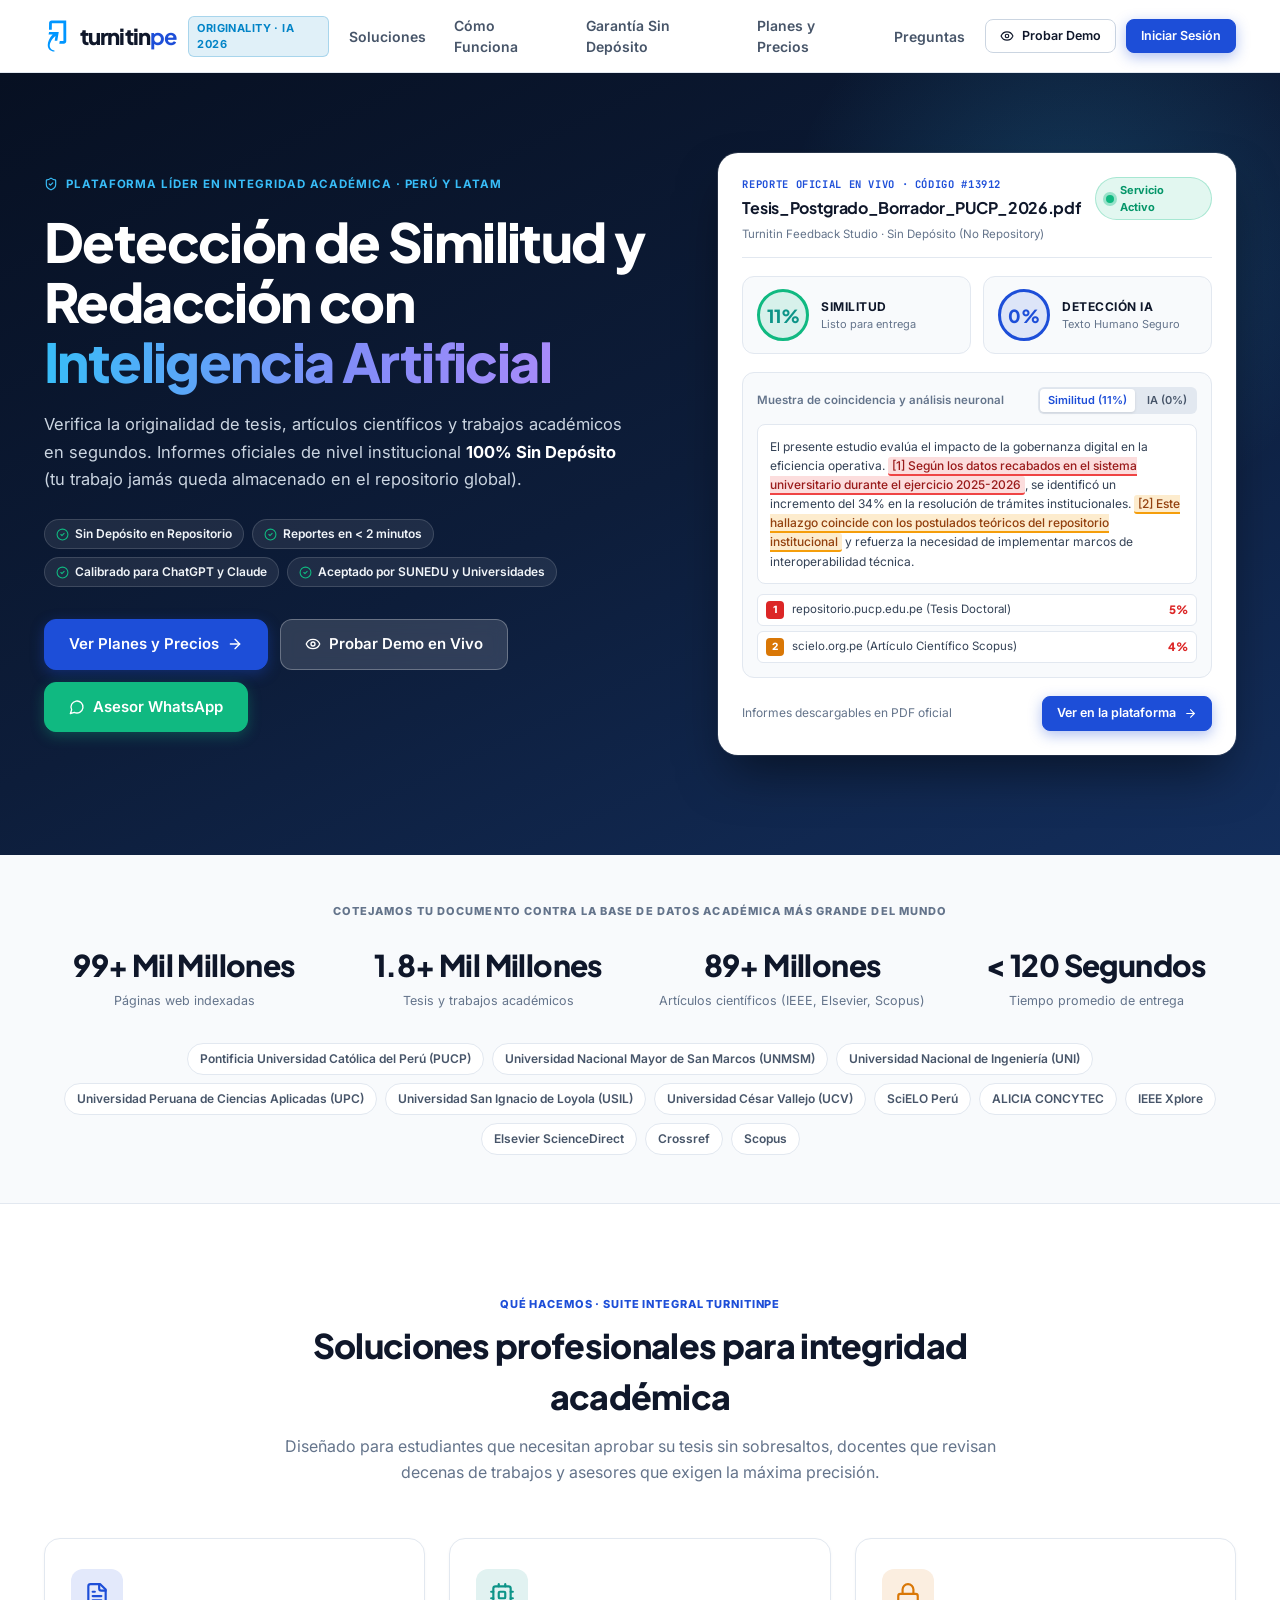
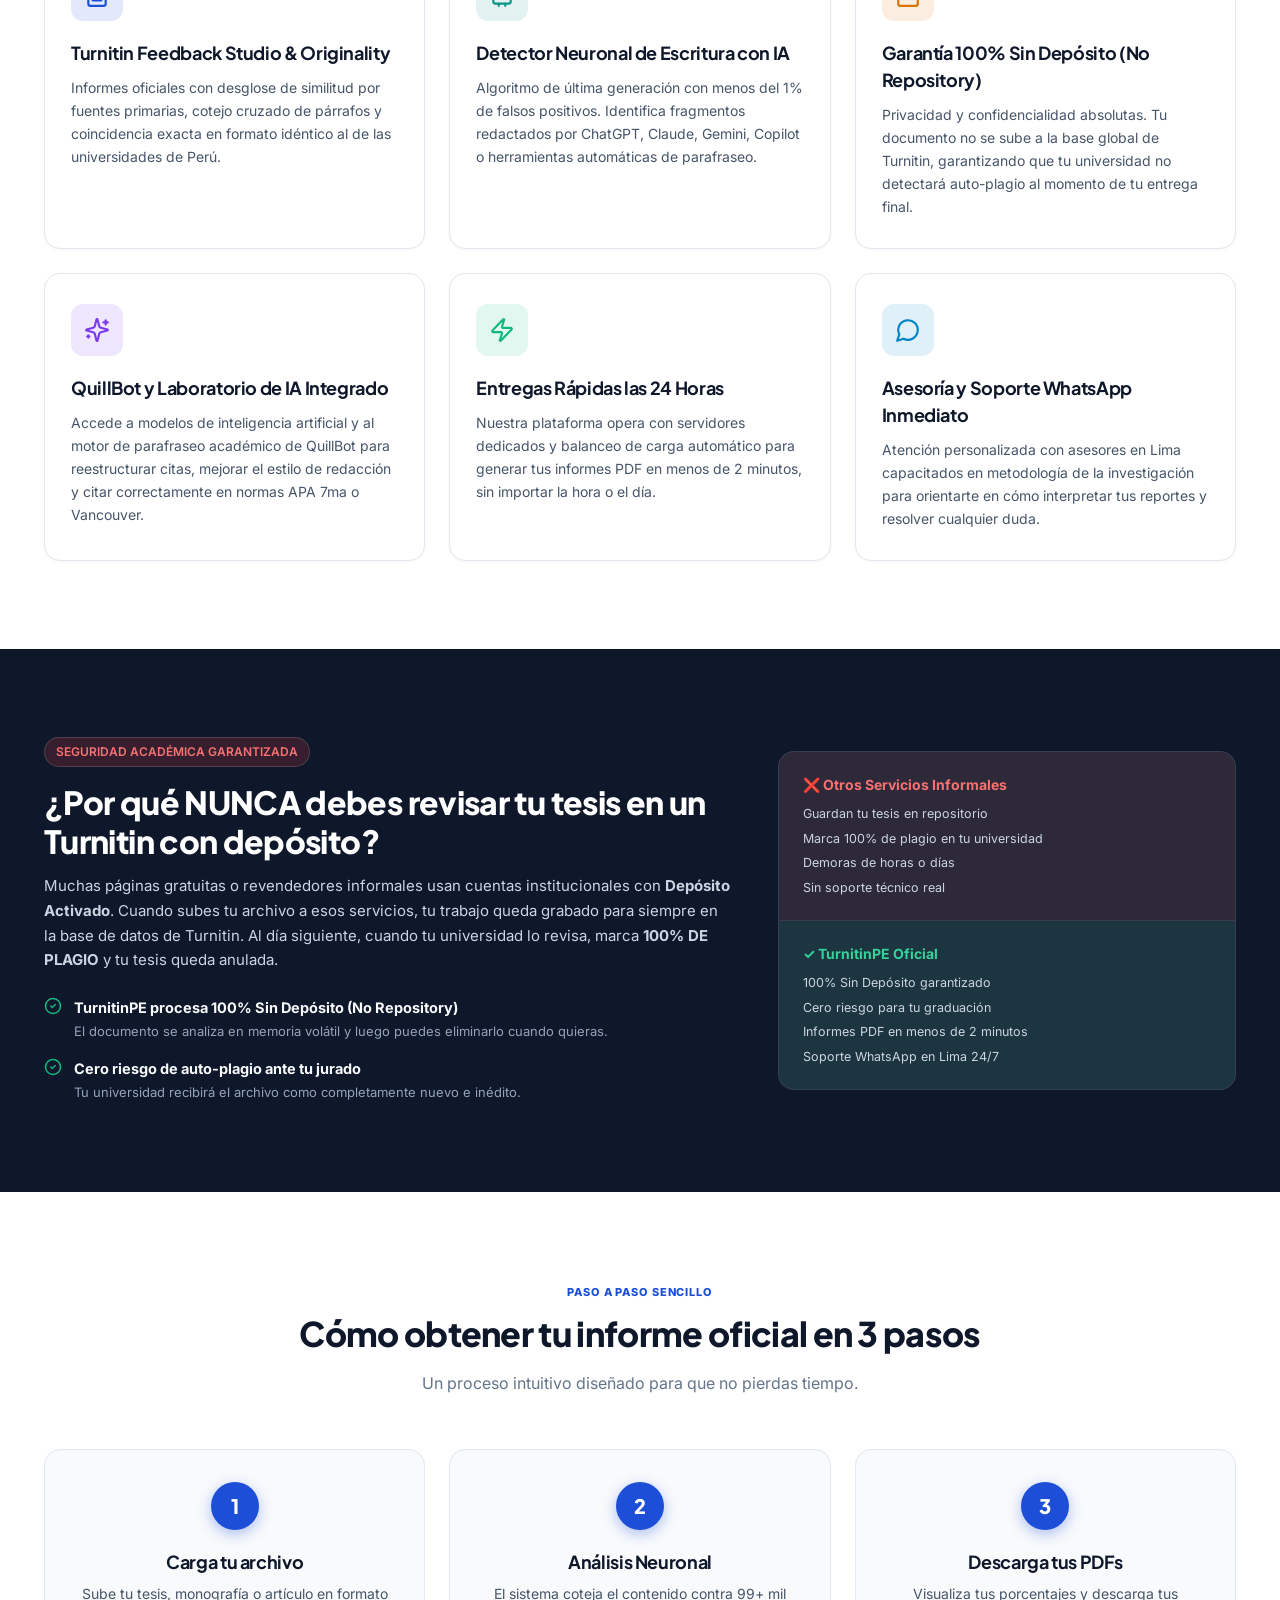
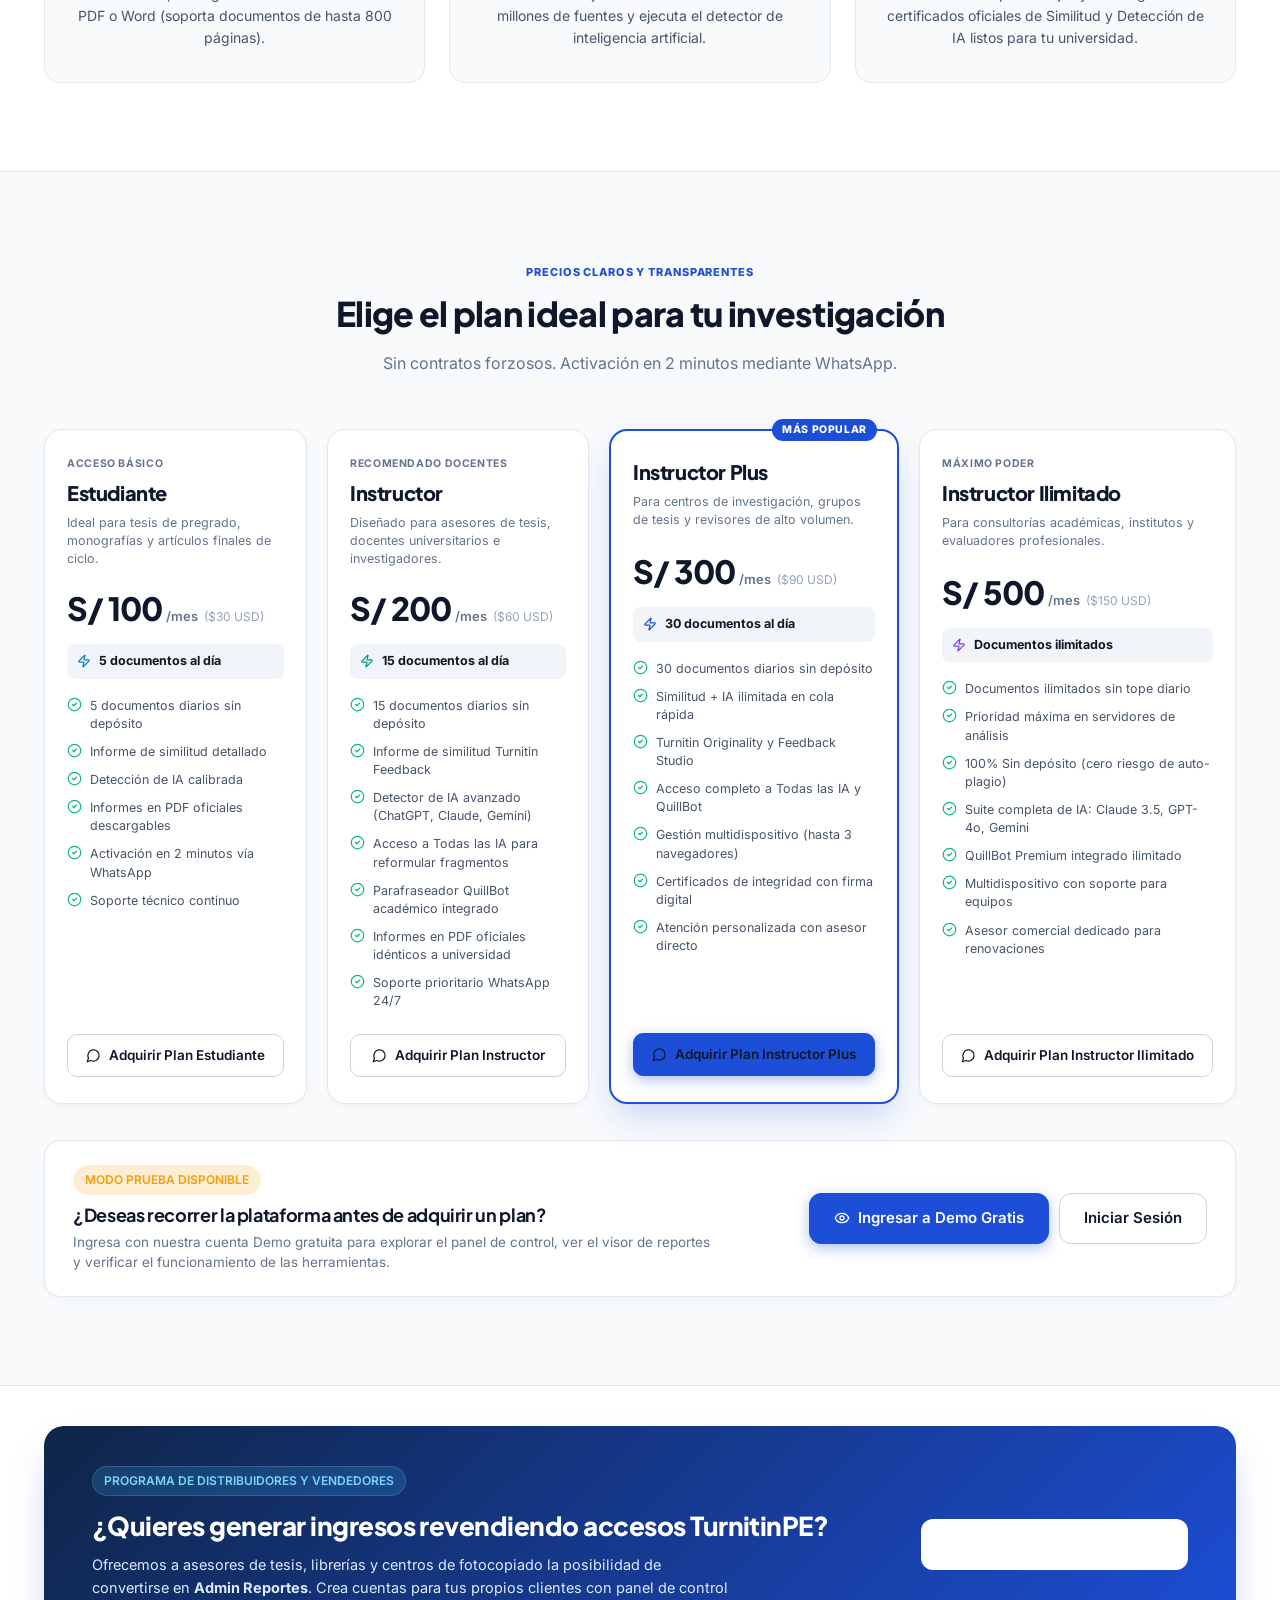
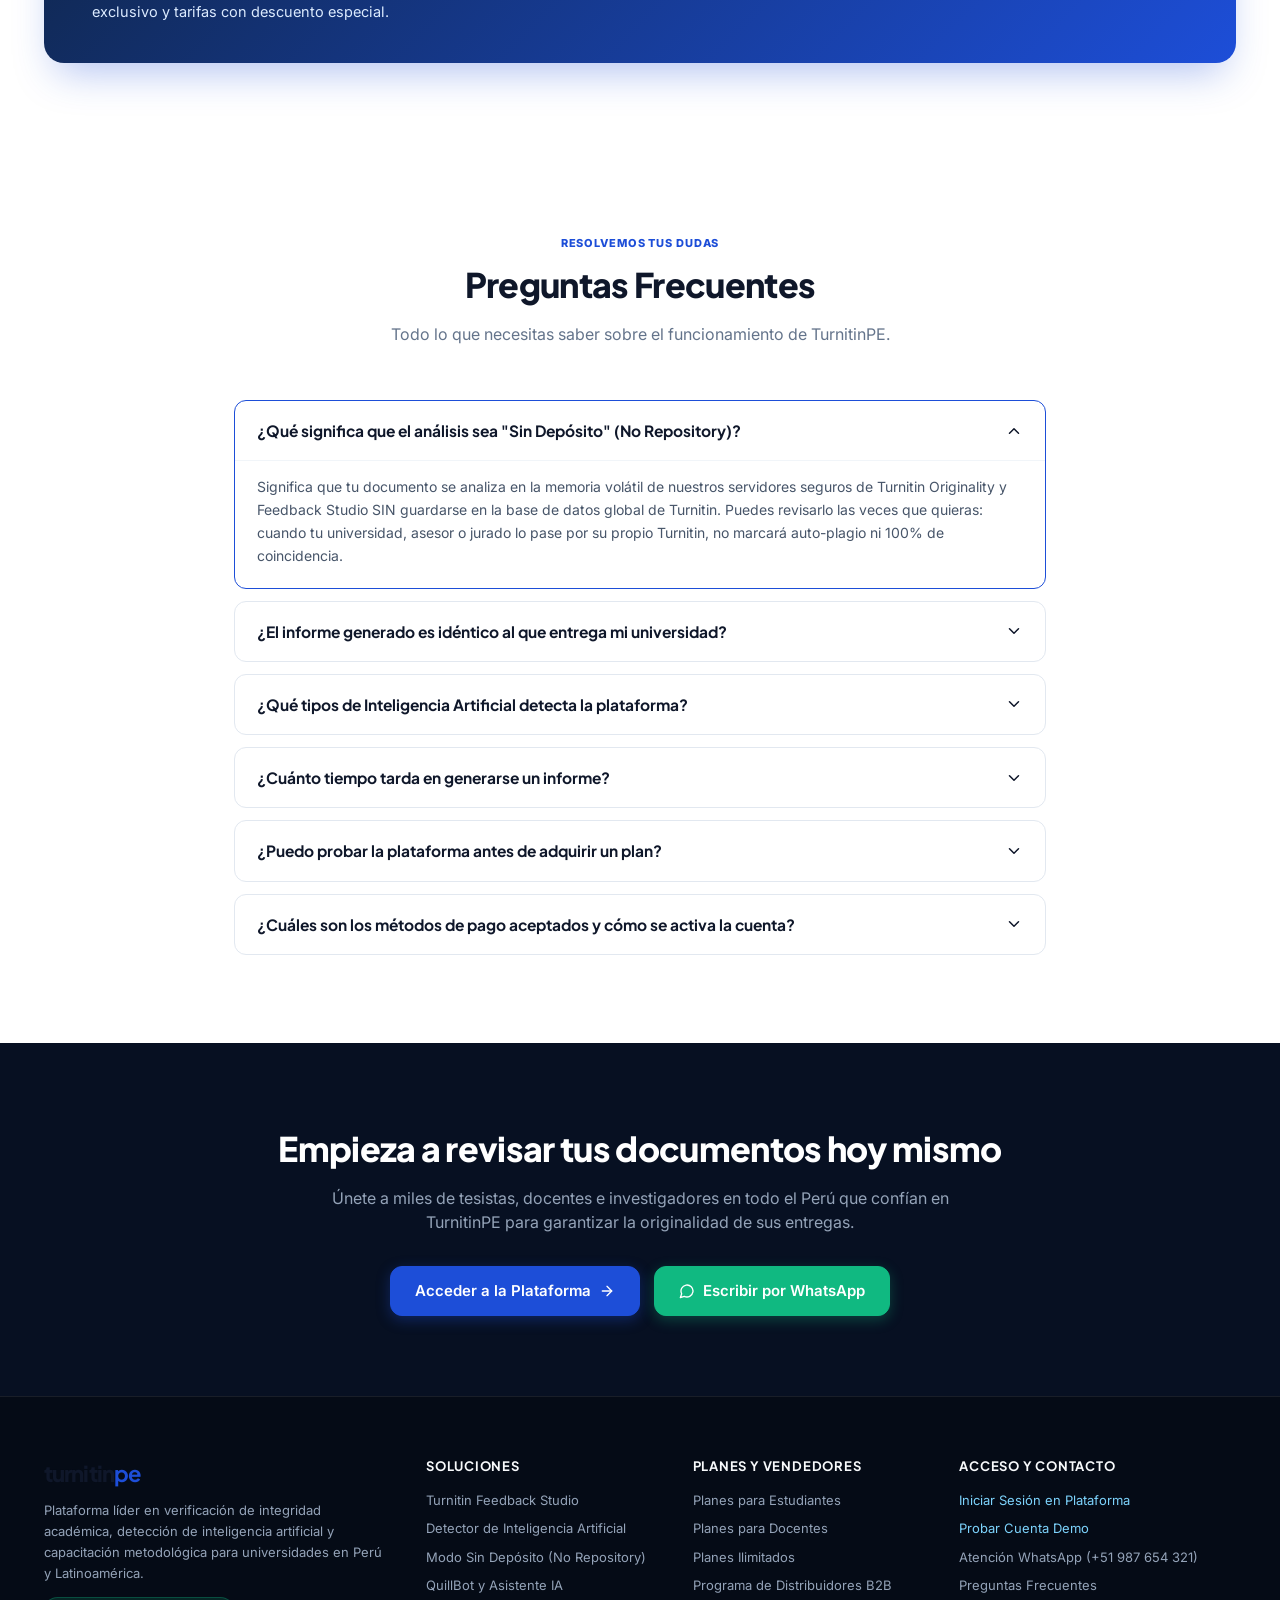
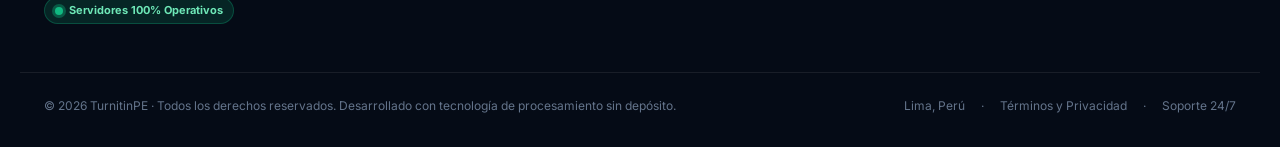
==== commit 2876499a: "deploy: landing de inicio con mockup en vivo y planes" ====
--- a/index.html
+++ b/index.html
@@ -16,8 +16,8 @@
       href="https://fonts.googleapis.com/css2?family=Inter:wght@400;450;500;600;700&family=JetBrains+Mono:wght@400;500;600&family=Plus+Jakarta+Sans:wght@600;700;800&display=swap"
       rel="stylesheet"
     />
-    <script type="module" crossorigin src="./assets/index-DatE4r9k.js"></script>
-    <link rel="stylesheet" crossorigin href="./assets/index-CFIQpTtS.css">
+    <script type="module" crossorigin src="./assets/index-DnONX9gf.js"></script>
+    <link rel="stylesheet" crossorigin href="./assets/index-CJEop-Ek.css">
   </head>
   <body>
     <div id="root"></div>
--- a/assets/index-CJEop-Ek.css
+++ b/assets/index-CJEop-Ek.css
@@ -0,0 +1 @@
+.lp-root{font-family:var(--font-sans);color:#0f172a;background-color:#fff;overflow-x:hidden;line-height:1.5}.lp-root a{text-decoration:none;color:inherit}.lp-container{max-width:1240px;margin:0 auto;padding:0 24px}.lp-session-bar{background:#0f172a;color:#f8fafc;padding:10px 0;border-bottom:1px solid rgba(255,255,255,.1);font-size:13px}.lp-session-content{display:flex;align-items:center;justify-content:space-between;gap:16px;flex-wrap:wrap}.lp-pulse-dot{width:8px;height:8px;border-radius:50%;background:#10b981;box-shadow:0 0 0 3px #10b98159;display:inline-block}.lp-header{position:sticky;top:0;z-index:50;background:#fffffff0;backdrop-filter:blur(12px);-webkit-backdrop-filter:blur(12px);border-bottom:1px solid #e2e8f0;transition:all .2s ease}.lp-header-inner{display:flex;align-items:center;justify-content:space-between;gap:20px;height:72px}.lp-brand-group{display:flex;align-items:center;gap:12px}.lp-brand{display:inline-flex;align-items:center;gap:10px;font-family:var(--font-display);font-weight:800;font-size:22px;letter-spacing:-.04em;color:#0f172a}.lp-brand b{color:#1d4ed8}.lp-brand-logo{width:26px;height:32px;object-fit:contain}.lp-brand-badge{font-size:11px;font-weight:700;letter-spacing:.04em;text-transform:uppercase;padding:3px 8px;border-radius:6px;background:#0284c71f;color:#0284c7;border:1px solid rgba(2,132,199,.25)}.lp-nav{display:flex;align-items:center;gap:28px}.lp-nav a{font-size:14px;font-weight:600;color:#475569;transition:color .15s ease}.lp-nav a:hover{color:#1d4ed8}.lp-header-actions{display:flex;align-items:center;gap:10px}.lp-btn{display:inline-flex;align-items:center;justify-content:center;gap:8px;padding:10px 18px;border-radius:10px;font-weight:600;font-size:13.5px;cursor:pointer;border:1px solid transparent;transition:all .16s ease;white-space:nowrap}.lp-btn-sm{padding:7px 14px;font-size:12.5px;border-radius:8px}.lp-btn-lg{padding:13px 24px;font-size:15px;border-radius:12px}.lp-btn-primary{background:#1d4ed8;color:#fff;border-color:#1d4ed8;box-shadow:0 4px 14px #1d4ed859}.lp-btn-primary:hover{background:#1e40af;border-color:#1e40af;transform:translateY(-1px)}.lp-btn-outline{background:#fff;color:#0f172a;border-color:#cbd5e1}.lp-btn-outline:hover{border-color:#1d4ed8;color:#1d4ed8;background:#1d4ed80a}.lp-btn-glass{background:#ffffff24;color:#fff;border-color:#ffffff47;-webkit-backdrop-filter:blur(8px);backdrop-filter:blur(8px)}.lp-btn-glass:hover{background:#ffffff38}.lp-btn-whatsapp{background:#10b981;color:#fff;border-color:#10b981;box-shadow:0 4px 14px #10b9814d}.lp-btn-whatsapp:hover{background:#059669;border-color:#059669;transform:translateY(-1px)}.lp-btn-light{background:#fff;color:#0f172a}.lp-btn-light:hover{background:#f1f5f9}.lp-btn-block{width:100%}.lp-hero{position:relative;background:linear-gradient(155deg,#071022,#0d1d3a 52%,#132e5c);color:#fff;padding:80px 0 100px;overflow:hidden}.lp-hero-bg-glow{position:absolute;top:-120px;right:-80px;width:580px;height:580px;border-radius:50%;background:radial-gradient(circle,rgba(56,189,248,.2) 0%,transparent 70%);pointer-events:none}.lp-hero-grid{display:grid;grid-template-columns:1.15fr .95fr;gap:48px;align-items:center}.lp-hero-copy{display:flex;flex-direction:column}.lp-hero-eyebrow{display:inline-flex;align-items:center;gap:8px;font-size:11.5px;font-weight:700;text-transform:uppercase;letter-spacing:.08em;color:#38bdf8;margin-bottom:18px}.lp-hero h1{font-family:var(--font-display);font-size:clamp(34px,4.2vw,54px);line-height:1.12;font-weight:800;letter-spacing:-.03em;color:#fff;margin-bottom:20px}.lp-gradient-text{background:linear-gradient(90deg,#38bdf8,#818cf8 60%,#a78bfa);-webkit-background-clip:text;-webkit-text-fill-color:transparent}.lp-hero-lead{font-size:16.5px;line-height:1.65;color:#cbd5e1;margin-bottom:26px;max-width:580px}.lp-hero-lead strong{color:#fff}.lp-hero-badges-row{display:flex;flex-wrap:wrap;gap:8px;margin-bottom:32px}.lp-pill-badge{display:inline-flex;align-items:center;gap:6px;padding:5px 11px;border-radius:999px;font-size:12px;font-weight:600;background:#ffffff14;border:1px solid rgba(255,255,255,.14);color:#f1f5f9}.lp-hero-actions{display:flex;align-items:center;gap:12px;flex-wrap:wrap}.lp-hero-mockup{position:relative}.lp-mockup-card{background:#fff;color:#0f172a;border-radius:20px;padding:24px;box-shadow:0 25px 50px -12px #00000080,0 0 0 1px #ffffff1f;display:flex;flex-direction:column;gap:18px}.lp-mockup-header{display:flex;align-items:flex-start;justify-content:space-between;gap:14px;padding-bottom:14px;border-bottom:1px solid #e2e8f0}.lp-mockup-tag{font-family:var(--font-mono);font-size:10.5px;font-weight:700;text-transform:uppercase;color:#1d4ed8;letter-spacing:.06em;display:block}.lp-mockup-header h3{font-size:16px;font-weight:700;margin:3px 0 2px;color:#0f172a}.lp-mockup-header small{font-size:11.5px;color:#64748b}.lp-status-live{display:inline-flex;align-items:center;gap:6px;padding:4px 10px;border-radius:999px;font-size:11px;font-weight:700;background:#10b9811f;color:#059669;border:1px solid rgba(16,185,129,.28)}.lp-mockup-scores{display:grid;grid-template-columns:1fr 1fr;gap:12px}.lp-score-box{background:#f8fafc;border:1px solid #e2e8f0;border-radius:12px;padding:12px 14px;display:flex;align-items:center;gap:12px}.lp-score-circle{width:52px;height:52px;border-radius:50%;display:flex;align-items:center;justify-content:center;font-family:var(--font-display);font-weight:800;font-size:18px;flex-shrink:0}.lp-score-sim{background:#10b98124;color:#0d9488;border:3px solid #10b981}.lp-score-ai{background:#1d4ed81f;color:#1d4ed8;border:3px solid #1d4ed8}.lp-score-meta{display:flex;flex-direction:column}.lp-score-meta strong{font-size:12px;letter-spacing:.04em;color:#0f172a}.lp-score-meta small{font-size:11px;color:#64748b}.lp-mockup-doc{background:#f8fafc;border:1px solid #e2e8f0;border-radius:12px;padding:14px;display:flex;flex-direction:column;gap:10px}.lp-mockup-doc-header{display:flex;align-items:center;justify-content:space-between;gap:10px;font-size:11.5px;color:#64748b;font-weight:600}.lp-sample-tabs{display:inline-flex;gap:4px;background:#e2e8f0;padding:2px;border-radius:6px}.lp-sample-tab{padding:3px 8px;border-radius:4px;font-size:11px;font-weight:600;border:none;background:transparent;color:#475569;cursor:pointer}.lp-sample-tab.active{background:#fff;color:#1d4ed8;box-shadow:0 1px 3px #0000001a}.lp-mockup-text{background:#fff;border:1px solid #e2e8f0;border-radius:8px;padding:12px;font-size:12px;line-height:1.6;color:#334155}.lp-mark{padding:1px 4px;border-radius:3px;font-weight:500}.lp-mark-red{background:#ef44442e;border-bottom:2px solid #ef4444;color:#991b1b}.lp-mark-amber{background:#f59e0b33;border-bottom:2px solid #f59e0b;color:#92400e}.lp-mockup-sources{display:flex;flex-direction:column;gap:5px}.lp-source-row{display:flex;align-items:center;justify-content:space-between;gap:8px;padding:6px 8px;background:#fff;border:1px solid #e2e8f0;border-radius:6px;font-size:11.5px}.lp-source-num{width:18px;height:18px;border-radius:4px;background:#dc2626;color:#fff;font-size:10px;font-weight:800;display:inline-flex;align-items:center;justify-content:center;flex-shrink:0}.lp-source-name{flex:1;color:#334155;white-space:nowrap;overflow:hidden;text-overflow:ellipsis}.lp-source-pct{font-family:var(--font-display);font-weight:800;color:#dc2626}.lp-mockup-footer{display:flex;align-items:center;justify-content:space-between;gap:12px;font-size:12px;color:#64748b}.lp-trust-bar{background:#f8fafc;border-bottom:1px solid #e2e8f0;padding:48px 0;text-align:center}.lp-trust-label{font-size:11px;font-weight:800;letter-spacing:.1em;text-transform:uppercase;color:#64748b;margin-bottom:24px}.lp-stats-row{display:grid;grid-template-columns:repeat(4,1fr);gap:24px;margin-bottom:32px}.lp-stat-unit{display:flex;flex-direction:column;gap:4px}.lp-stat-unit strong{font-family:var(--font-display);font-size:30px;font-weight:800;color:#0f172a;letter-spacing:-.02em}.lp-stat-unit span{font-size:12.5px;color:#64748b}.lp-universities-track{display:flex;flex-wrap:wrap;justify-content:center;gap:8px}.lp-uni-chip{padding:6px 12px;border-radius:999px;background:#fff;border:1px solid #e2e8f0;font-size:12px;font-weight:600;color:#475569}.lp-section{padding:88px 0}.lp-section-header{text-align:center;max-width:720px;margin:0 auto 52px}.lp-section-eyebrow{display:inline-block;font-size:11px;font-weight:800;letter-spacing:.08em;text-transform:uppercase;color:#1d4ed8;margin-bottom:8px}.lp-section-header h2{font-family:var(--font-display);font-size:34px;font-weight:800;letter-spacing:-.02em;color:#0f172a;margin-bottom:12px}.lp-section-header p{font-size:16px;line-height:1.6;color:#64748b}.lp-features-grid{display:grid;grid-template-columns:repeat(3,1fr);gap:24px}.lp-feature-card{background:#fff;border:1px solid #e2e8f0;border-radius:16px;padding:30px 26px;box-shadow:0 1px 3px #0f172a0a;transition:all .2s ease;display:flex;flex-direction:column}.lp-feature-card:hover{transform:translateY(-3px);box-shadow:0 12px 28px -6px #0f172a17;border-color:#cbd5e1}.lp-feature-icon{width:52px;height:52px;border-radius:12px;display:flex;align-items:center;justify-content:center;margin-bottom:18px}.lp-feature-card h3{font-size:18px;font-weight:700;margin-bottom:10px;color:#0f172a}.lp-feature-card p{font-size:14px;line-height:1.65;color:#475569}.lp-no-repo-section{background:#0f172a;color:#fff;padding:88px 0}.lp-no-repo-banner{display:grid;grid-template-columns:1.2fr .8fr;gap:48px;align-items:center}.lp-no-repo-copy h2{font-family:var(--font-display);font-size:32px;font-weight:800;line-height:1.2;margin:16px 0 14px;color:#fff}.lp-no-repo-copy p{color:#cbd5e1;font-size:15px;line-height:1.65;margin-bottom:24px}.lp-no-repo-points{display:flex;flex-direction:column;gap:16px}.lp-point{display:flex;align-items:flex-start;gap:12px}.lp-point strong{display:block;font-size:14.5px;color:#f8fafc}.lp-point p{margin:2px 0 0;font-size:13px;color:#94a3b8}.lp-comparison-box{background:#1e293b;border:1px solid rgba(255,255,255,.1);border-radius:16px;overflow:hidden;display:flex;flex-direction:column}.lp-comparison-side{padding:22px 24px}.lp-comparison-side.bad{background:#dc262614;border-bottom:1px solid rgba(255,255,255,.08)}.lp-comparison-side.good{background:#10b98114}.lp-comparison-side .title{font-weight:700;font-size:14px;display:block;margin-bottom:10px}.lp-comparison-side.bad .title{color:#f87171}.lp-comparison-side.good .title{color:#34d399}.lp-comparison-side ul{list-style:none;padding:0;margin:0;display:flex;flex-direction:column;gap:6px;font-size:12.5px;color:#cbd5e1}.lp-steps-grid{display:grid;grid-template-columns:repeat(3,1fr);gap:24px}.lp-step-card{background:#f8fafc;border:1px solid #e2e8f0;border-radius:16px;padding:32px 24px;position:relative;text-align:center}.lp-step-badge{width:48px;height:48px;border-radius:50%;background:#1d4ed8;color:#fff;font-family:var(--font-display);font-size:20px;font-weight:800;display:inline-flex;align-items:center;justify-content:center;margin-bottom:18px;box-shadow:0 4px 14px #1d4ed859}.lp-step-card h3{font-size:18px;font-weight:700;margin-bottom:8px;color:#0f172a}.lp-step-card p{font-size:14px;line-height:1.6;color:#475569}.lp-plans-bg{background:#f8fafc;border-top:1px solid #e2e8f0;border-bottom:1px solid #e2e8f0}.lp-plans-grid{display:grid;grid-template-columns:repeat(4,1fr);gap:20px;margin-bottom:36px}.lp-pricing-card{background:#fff;border:1px solid #e2e8f0;border-radius:18px;padding:26px 22px;display:flex;flex-direction:column;position:relative;box-shadow:0 2px 6px #0f172a0a;transition:transform .16s ease,box-shadow .16s ease}.lp-pricing-card:hover{transform:translateY(-3px);box-shadow:0 16px 32px -8px #0f172a1a}.lp-pricing-card.popular{border-width:2px;box-shadow:0 16px 36px -8px #1d4ed840}.lp-popular-badge{position:absolute;top:-12px;right:20px;color:#fff;font-size:10.5px;font-weight:800;letter-spacing:.06em;padding:3px 10px;border-radius:999px;text-transform:uppercase}.lp-plan-eyebrow{font-size:10.5px;font-weight:700;letter-spacing:.06em;color:#64748b;text-transform:uppercase;margin-bottom:6px}.lp-pricing-card h3{font-size:20px;font-weight:800;margin-bottom:6px;color:#0f172a}.lp-plan-desc{font-size:12.5px;color:#64748b;line-height:1.45;margin-bottom:16px;min-height:38px}.lp-plan-price-row{display:flex;align-items:baseline;gap:4px;margin-bottom:12px}.lp-plan-amount{font-family:var(--font-display);font-size:32px;font-weight:800;color:#0f172a;letter-spacing:-.03em}.lp-plan-period{font-size:13px;color:#64748b;font-weight:600}.lp-plan-usd{font-size:12px;color:#94a3b8;margin-left:2px}.lp-plan-capacity{background:#f1f5f9;border-radius:8px;padding:8px 10px;display:flex;align-items:center;gap:8px;font-size:12.5px;color:#0f172a;margin-bottom:18px}.lp-plan-features{list-style:none;padding:0;margin:0 0 24px;display:flex;flex-direction:column;gap:10px;flex:1}.lp-plan-features li{display:flex;align-items:flex-start;gap:8px;font-size:12.5px;line-height:1.45;color:#475569}.lp-demo-invite-card{background:#fff;border:1px solid #e2e8f0;border-radius:16px;padding:24px 28px;display:flex;align-items:center;justify-content:space-between;gap:24px;box-shadow:0 2px 6px #0f172a0a;flex-wrap:wrap}.lp-demo-invite-card h3{font-size:18px;font-weight:700;margin:6px 0 4px;color:#0f172a}.lp-demo-invite-card p{font-size:13.5px;color:#64748b;max-width:640px}.lp-allies-section{padding:40px 0 80px}.lp-allies-banner{background:linear-gradient(135deg,#0f2547,#1d4ed8);color:#fff;border-radius:20px;padding:40px 48px;display:flex;align-items:center;justify-content:space-between;gap:32px;box-shadow:0 20px 40px -12px #1d4ed859;flex-wrap:wrap}.lp-allies-banner h2{font-family:var(--font-display);font-size:26px;font-weight:800;margin:10px 0 8px;color:#fff}.lp-allies-banner p{font-size:14.5px;line-height:1.6;color:#dbeafe;max-width:640px}.lp-faq-container{max-width:860px}.lp-faq-accordion{display:flex;flex-direction:column;gap:12px}.lp-faq-card{background:#fff;border:1px solid #e2e8f0;border-radius:12px;overflow:hidden;transition:border-color .15s ease}.lp-faq-card.open{border-color:#1d4ed8}.lp-faq-question{width:100%;padding:18px 22px;display:flex;align-items:center;justify-content:space-between;gap:14px;background:transparent;border:none;font-family:var(--font-display);font-size:15.5px;font-weight:700;text-align:left;color:#0f172a;cursor:pointer}.lp-faq-answer{padding:14px 22px 20px;font-size:14px;line-height:1.65;color:#475569;border-top:1px solid #f1f5f9}.lp-final-cta{background:#071022;color:#fff;padding:80px 0;text-align:center}.lp-final-cta h2{font-family:var(--font-display);font-size:34px;font-weight:800;margin-bottom:12px;color:#fff}.lp-final-cta p{font-size:16px;color:#94a3b8;max-width:620px;margin:0 auto 32px}.lp-final-actions{display:flex;justify-content:center;align-items:center;gap:14px;flex-wrap:wrap}.lp-footer{background:#050b16;color:#cbd5e1;padding:60px 0 32px;border-top:1px solid rgba(255,255,255,.08)}.lp-footer-grid{display:grid;grid-template-columns:1.5fr 1fr 1fr 1.2fr;gap:36px;margin-bottom:48px}.lp-footer-col h4{font-size:13px;font-weight:700;text-transform:uppercase;letter-spacing:.06em;color:#f8fafc;margin-bottom:14px}.lp-footer-col ul{list-style:none;padding:0;margin:0;display:flex;flex-direction:column;gap:9px;font-size:13px}.lp-footer-col a{color:#94a3b8;transition:color .15s ease}.lp-footer-col a:hover{color:#38bdf8}.lp-footer-bottom{display:flex;align-items:center;justify-content:space-between;gap:20px;padding-top:24px;border-top:1px solid rgba(255,255,255,.08);font-size:12px;color:#64748b;flex-wrap:wrap}@media (max-width: 1024px){.lp-hero-grid{grid-template-columns:1fr}.lp-features-grid,.lp-plans-grid,.lp-stats-row{grid-template-columns:repeat(2,1fr)}.lp-no-repo-banner{grid-template-columns:1fr}.lp-footer-grid{grid-template-columns:1fr 1fr}}@media (max-width: 768px){.lp-nav{display:none}.lp-hero{padding:60px 0 70px}.lp-section{padding:60px 0}.lp-features-grid,.lp-plans-grid,.lp-steps-grid,.lp-stats-row,.lp-footer-grid{grid-template-columns:1fr}.lp-allies-banner{padding:30px 24px}.lp-mockup-scores{grid-template-columns:1fr}}:root{--bg-app: #f4f7fb;--bg-surface: #ffffff;--bg-surface-subtle: #f8fafc;--bg-surface-hover: #f1f5f9;--bg-sidebar: #0c1526;--bg-sidebar-hover: rgba(255, 255, 255, .06);--bg-sidebar-active: #1d4ed8;--text-primary: #0f172a;--text-secondary: #475569;--text-muted: #64748b;--text-on-dark: #f8fafc;--text-on-dark-muted: #94a3b8;--border-color: #e2e8f0;--border-strong: #cbd5e1;--brand-primary: #1d4ed8;--brand-primary-hover: #1e40af;--brand-primary-soft: #eff6ff;--brand-accent: #0284c7;--emerald: #0d9488;--emerald-soft: #f0fdfa;--emerald-border: #99f6e4;--amber: #d97706;--amber-soft: #fffbeb;--amber-border: #fde68a;--crimson: #dc2626;--crimson-soft: #fef2f2;--crimson-border: #fecaca;--slate-badge: #eef2f6;--shadow-xs: 0 1px 2px rgba(15, 23, 42, .04);--shadow-sm: 0 2px 6px -1px rgba(15, 23, 42, .06), 0 1px 3px -1px rgba(15, 23, 42, .04);--shadow-md: 0 8px 20px -4px rgba(15, 23, 42, .08), 0 3px 8px -3px rgba(15, 23, 42, .04);--shadow-lg: 0 20px 36px -8px rgba(15, 23, 42, .14), 0 8px 16px -6px rgba(15, 23, 42, .06);--radius-sm: 8px;--radius-md: 12px;--radius-lg: 16px;--radius-xl: 20px;--font-sans: "Inter", -apple-system, BlinkMacSystemFont, "Segoe UI", Roboto, sans-serif;--font-display: "Plus Jakarta Sans", "Inter", -apple-system, BlinkMacSystemFont, sans-serif;--font-mono: "JetBrains Mono", ui-monospace, SFMono-Regular, Menlo, monospace}[data-theme=dark]{--bg-app: #090f1d;--bg-surface: #111a2e;--bg-surface-subtle: #16213a;--bg-surface-hover: #1c2a48;--bg-sidebar: #060b16;--bg-sidebar-hover: rgba(255, 255, 255, .07);--bg-sidebar-active: #2563eb;--text-primary: #f1f5f9;--text-secondary: #cbd5e1;--text-muted: #94a3b8;--border-color: #1e293b;--border-strong: #334155;--brand-primary: #3b82f6;--brand-primary-hover: #2563eb;--brand-primary-soft: rgba(59, 130, 246, .14);--emerald: #14b8a6;--emerald-soft: rgba(20, 184, 166, .14);--emerald-border: rgba(20, 184, 166, .35);--amber: #f59e0b;--amber-soft: rgba(245, 158, 11, .14);--amber-border: rgba(245, 158, 11, .35);--crimson: #ef4444;--crimson-soft: rgba(239, 68, 68, .14);--crimson-border: rgba(239, 68, 68, .35);--slate-badge: #1e293b;--shadow-xs: 0 1px 2px rgba(0, 0, 0, .25);--shadow-sm: 0 2px 6px rgba(0, 0, 0, .35);--shadow-md: 0 10px 24px rgba(0, 0, 0, .45);--shadow-lg: 0 24px 48px rgba(0, 0, 0, .6)}*,*:before,*:after{box-sizing:border-box}html,body{margin:0;padding:0;background-color:var(--bg-app);color:var(--text-primary);font-family:var(--font-sans);font-size:14px;line-height:1.5;-webkit-font-smoothing:antialiased}h1,h2,h3,h4{font-family:var(--font-display);margin:0;letter-spacing:-.02em;color:var(--text-primary)}p{margin:0}button,input,select,textarea{font:inherit;color:inherit}button{cursor:pointer;border:none;background:none}button:disabled{cursor:not-allowed;opacity:.55}a{color:inherit;text-decoration:none}.auth-layout{min-height:100vh;display:grid;grid-template-columns:1.12fr .88fr;background:var(--bg-app)}.auth-story{background:linear-gradient(155deg,#071022,#0d1d3a 55%,#132c58);color:#f8fafc;padding:44px 56px;display:flex;flex-direction:column;justify-content:space-between;position:relative;overflow:hidden}.auth-story-header{display:flex;align-items:center;justify-content:space-between;gap:16px}.brand{display:inline-flex;align-items:center;gap:11px;font-family:var(--font-display);font-weight:800;font-size:24px;letter-spacing:-.04em;color:var(--text-primary)}.brand-dark{color:#fff}.brand-symbol{width:26px;height:36px;object-fit:contain}.brand-badge{font-size:11px;font-weight:700;letter-spacing:.04em;text-transform:uppercase;padding:3px 8px;border-radius:6px;background:#38bdf829;color:#7dd3fc;border:1px solid rgba(56,189,248,.28)}.auth-story-body{max-width:560px;margin:auto 0;padding:32px 0}.auth-eyebrow{display:inline-flex;align-items:center;gap:8px;font-size:11.5px;font-weight:700;text-transform:uppercase;letter-spacing:.1em;color:#38bdf8;margin-bottom:16px}.auth-story-body h1{color:#fff;font-size:clamp(32px,3.6vw,46px);line-height:1.1;margin-bottom:18px}.auth-story-lead{color:#cbd5e1;font-size:16px;line-height:1.65;margin-bottom:32px}.auth-pillars{display:grid;grid-template-columns:repeat(3,1fr);gap:14px}.auth-pillar-card{background:#ffffff0d;border:1px solid rgba(255,255,255,.1);border-radius:var(--radius-md);padding:16px;display:flex;flex-direction:column;gap:8px}.auth-pillar-icon{width:34px;height:34px;border-radius:8px;background:#38bdf824;color:#38bdf8;display:inline-flex;align-items:center;justify-content:center}.auth-pillar-card strong{font-size:13.5px;color:#f8fafc}.auth-pillar-card span{font-size:12px;color:#94a3b8;line-height:1.45}.auth-story-footer{display:flex;align-items:center;justify-content:space-between;gap:16px;padding-top:20px;border-top:1px solid rgba(255,255,255,.1);font-size:12.5px;color:#94a3b8}.auth-panel-wrap{display:flex;flex-direction:column;justify-content:center;align-items:center;padding:40px 32px;background:var(--bg-surface)}.auth-card{width:100%;max-width:430px}.auth-card-top{display:flex;align-items:center;justify-content:space-between;margin-bottom:28px}.auth-card h2{font-size:26px;margin-bottom:6px}.auth-subtitle{color:var(--text-secondary);font-size:14px;margin-bottom:24px}.demo-accounts-box{background:var(--bg-surface-subtle);border:1px solid var(--border-color);border-radius:var(--radius-md);padding:12px 14px;margin-bottom:20px}.demo-accounts-header{display:flex;align-items:center;justify-content:space-between;font-size:11.5px;font-weight:700;text-transform:uppercase;letter-spacing:.05em;color:var(--text-muted);margin-bottom:8px}.demo-accounts-buttons{display:grid;grid-template-columns:1fr 1fr;gap:8px}.demo-btn{display:flex;flex-direction:column;align-items:flex-start;gap:2px;padding:8px 11px;border-radius:8px;background:var(--bg-surface);border:1px solid var(--border-color);text-align:left;transition:border-color .15s,background .15s}.demo-btn:hover{border-color:var(--brand-primary);background:var(--brand-primary-soft)}.demo-btn strong{font-size:12.5px;color:var(--text-primary)}.demo-btn span{font-size:11px;color:var(--text-muted)}.app-shell{min-height:100vh;display:grid;grid-template-columns:272px 1fr;background:var(--bg-app)}.sidebar{background:var(--bg-sidebar);color:var(--text-on-dark);display:flex;flex-direction:column;height:100vh;position:sticky;top:0;border-right:1px solid rgba(255,255,255,.07);z-index:30;overflow-y:auto}.sidebar-brand{padding:22px 20px 16px;display:flex;align-items:center;justify-content:space-between;border-bottom:1px solid rgba(255,255,255,.07)}.sidebar-role-switcher{margin:12px 14px 4px;padding:4px;background:#ffffff0d;border:1px solid rgba(255,255,255,.08);border-radius:9px;display:grid;grid-template-columns:1fr 1fr;gap:4px}.role-switch-btn{padding:6px 8px;border-radius:6px;font-size:11.5px;font-weight:600;color:var(--text-on-dark-muted);display:flex;align-items:center;justify-content:center;gap:5px;transition:all .15s}.role-switch-btn.active{background:var(--bg-sidebar-active);color:#fff;box-shadow:0 2px 6px #00000040}.sidebar-nav{padding:10px 12px;display:flex;flex-direction:column;gap:16px;flex:1}.nav-group{display:flex;flex-direction:column;gap:3px}.nav-group-label{padding:4px 10px 6px;font-size:10.5px;font-weight:700;text-transform:uppercase;letter-spacing:.08em;color:#64748b}.nav-item{display:flex;align-items:center;gap:11px;padding:9.5px 12px;border-radius:9px;color:#cbd5e1;font-size:13.5px;font-weight:500;text-align:left;transition:background .15s,color .15s}.nav-item:hover{background:var(--bg-sidebar-hover);color:#fff}.nav-item-active{background:var(--bg-sidebar-active);color:#fff;font-weight:600;box-shadow:0 4px 12px #1d4ed852}.nav-item-text{flex:1;white-space:nowrap;overflow:hidden;text-overflow:ellipsis}.nav-count{font-family:var(--font-mono);font-size:11px;font-weight:600;padding:2px 7px;border-radius:999px;background:#ffffff1f;color:#e2e8f0}.nav-badge-pro{font-size:10px;font-weight:700;text-transform:uppercase;padding:2px 6px;border-radius:5px;background:#14b8a633;color:#5eead4}.sidebar-footer{padding:14px;border-top:1px solid rgba(255,255,255,.08);display:flex;flex-direction:column;gap:10px}.sidebar-station-pill{display:flex;align-items:center;gap:8px;padding:8px 10px;border-radius:8px;background:#10b9811a;border:1px solid rgba(16,185,129,.24);font-size:11.5px;color:#a7f3d0}.pulse-dot{width:8px;height:8px;border-radius:50%;background:#10b981;box-shadow:0 0 0 3px #10b98140;flex-shrink:0}.sidebar-profile-row{display:flex;align-items:center;gap:8px}.sidebar-profile-btn{flex:1;display:flex;align-items:center;gap:10px;padding:8px 10px;border-radius:9px;background:#ffffff0a;border:1px solid rgba(255,255,255,.08);text-align:left;color:#f8fafc;min-width:0}.sidebar-profile-btn:hover{background:#ffffff14}.sidebar-profile-info{flex:1;min-width:0;display:flex;flex-direction:column}.sidebar-profile-info strong{font-size:13px;white-space:nowrap;overflow:hidden;text-overflow:ellipsis}.sidebar-profile-info small{font-size:11px;color:#94a3b8;white-space:nowrap;overflow:hidden;text-overflow:ellipsis}.sidebar-icon-btn{width:36px;height:36px;border-radius:8px;background:#ffffff0d;border:1px solid rgba(255,255,255,.08);color:#cbd5e1;display:inline-flex;align-items:center;justify-content:center;transition:all .15s}.sidebar-icon-btn:hover{background:#ffffff1f;color:#fff}.main-shell{min-width:0;display:flex;flex-direction:column}.topbar{background:var(--bg-surface);border-bottom:1px solid var(--border-color);padding:14px 28px;display:flex;align-items:center;justify-content:space-between;gap:16px;position:sticky;top:0;z-index:20}.topbar-left{display:flex;align-items:center;gap:12px}.mobile-menu-btn{display:none;padding:8px;border-radius:8px;border:1px solid var(--border-color);background:var(--bg-surface)}.topbar-breadcrumb{display:flex;align-items:center;gap:8px;font-size:13px;color:var(--text-muted)}.topbar-breadcrumb strong{color:var(--text-primary);font-weight:600}.topbar-right{display:flex;align-items:center;gap:10px;flex-wrap:wrap}.quota-chip{display:inline-flex;align-items:center;gap:7px;padding:6px 12px;border-radius:999px;font-size:12px;font-weight:600;background:var(--bg-surface-subtle);border:1px solid var(--border-color);color:var(--text-secondary)}.main-content{padding:28px;max-width:1440px;width:100%;margin:0 auto;display:flex;flex-direction:column;gap:24px}.page-header{display:flex;align-items:flex-start;justify-content:space-between;gap:20px;flex-wrap:wrap}.page-eyebrow{display:inline-block;font-size:11px;font-weight:700;text-transform:uppercase;letter-spacing:.08em;color:var(--brand-primary);margin-bottom:4px}.page-header h1{font-size:26px;line-height:1.2}.page-header p{color:var(--text-secondary);font-size:14px;margin-top:4px}.page-actions{display:flex;align-items:center;gap:10px;flex-wrap:wrap}.button{display:inline-flex;align-items:center;justify-content:center;gap:8px;padding:9px 16px;min-height:38px;border-radius:var(--radius-sm);font-size:13px;font-weight:600;white-space:nowrap;transition:all .15s ease}.button-sm{min-height:32px;padding:6px 12px;font-size:12px}.button-primary{background:var(--brand-primary);color:#fff;border:1px solid var(--brand-primary);box-shadow:0 2px 5px #1d4ed838}.button-primary:hover:not(:disabled){background:var(--brand-primary-hover);border-color:var(--brand-primary-hover)}.button-secondary{background:var(--bg-surface);color:var(--text-primary);border:1px solid var(--border-color)}.button-secondary:hover:not(:disabled){background:var(--bg-surface-hover);border-color:var(--border-strong)}.button-emerald{background:var(--emerald);color:#fff;border:1px solid var(--emerald)}.button-emerald:hover:not(:disabled){filter:brightness(.93)}.button-danger{background:var(--crimson);color:#fff;border:1px solid var(--crimson)}.icon-btn{width:34px;height:34px;border-radius:8px;display:inline-flex;align-items:center;justify-content:center;color:var(--text-secondary);border:1px solid var(--border-color);background:var(--bg-surface);transition:all .15s}.icon-btn:hover:not(:disabled){background:var(--bg-surface-hover);color:var(--text-primary);border-color:var(--border-strong)}.icon-btn.danger:hover:not(:disabled){background:var(--crimson-soft);color:var(--crimson);border-color:var(--crimson-border)}.avatar{width:36px;height:36px;border-radius:50%;background:var(--brand-primary-soft);color:var(--brand-primary);font-weight:700;font-size:12.5px;display:inline-flex;align-items:center;justify-content:center;flex-shrink:0}.avatar-sm{width:30px;height:30px;font-size:11px}.status-pill{display:inline-flex;align-items:center;gap:6px;padding:3.5px 10px;border-radius:999px;font-size:11.5px;font-weight:600;white-space:nowrap}.status-pill:before{content:"";width:6px;height:6px;border-radius:50%;background:currentColor}.status-emerald{background:var(--emerald-soft);color:var(--emerald);border:1px solid var(--emerald-border)}.status-amber{background:var(--amber-soft);color:var(--amber);border:1px solid var(--amber-border)}.status-crimson{background:var(--crimson-soft);color:var(--crimson);border:1px solid var(--crimson-border)}.status-blue{background:var(--brand-primary-soft);color:var(--brand-primary);border:1px solid rgba(59,130,246,.28)}.status-slate{background:var(--slate-badge);color:var(--text-secondary);border:1px solid var(--border-color)}.metrics-grid{display:grid;grid-template-columns:repeat(4,1fr);gap:16px}.metric-card{background:var(--bg-surface);border:1px solid var(--border-color);border-radius:var(--radius-md);padding:18px 20px;box-shadow:var(--shadow-xs);display:flex;flex-direction:column;gap:8px}.metric-top{display:flex;align-items:center;justify-content:space-between;color:var(--text-secondary);font-size:12.5px;font-weight:600}.metric-icon{width:36px;height:36px;border-radius:10px;display:inline-flex;align-items:center;justify-content:center}.metric-blue{background:var(--brand-primary-soft);color:var(--brand-primary)}.metric-emerald{background:var(--emerald-soft);color:var(--emerald)}.metric-amber{background:var(--amber-soft);color:var(--amber)}.metric-crimson{background:var(--crimson-soft);color:var(--crimson)}.metric-value{font-family:var(--font-display);font-size:28px;font-weight:800;letter-spacing:-.03em;color:var(--text-primary)}.metric-note{font-size:12px;color:var(--text-muted)}.panel{background:var(--bg-surface);border:1px solid var(--border-color);border-radius:var(--radius-lg);padding:22px 24px;box-shadow:var(--shadow-xs)}.panel-header{display:flex;align-items:center;justify-content:space-between;gap:16px;margin-bottom:18px;flex-wrap:wrap}.panel-header h2{font-size:17px}.panel-header p{font-size:13px;color:var(--text-secondary);margin-top:2px}.overview-grid{display:grid;grid-template-columns:1.55fr 1fr;gap:20px}.courses-grid{display:grid;grid-template-columns:repeat(auto-fill,minmax(330px,1fr));gap:18px}.course-card{background:var(--bg-surface);border:1px solid var(--border-color);border-radius:var(--radius-lg);overflow:hidden;display:flex;flex-direction:column;box-shadow:var(--shadow-xs);transition:transform .16s ease,box-shadow .16s ease,border-color .16s ease}.course-card:hover{transform:translateY(-2px);box-shadow:var(--shadow-md);border-color:var(--brand-primary)}.course-card-banner{padding:18px 20px;color:#fff;display:flex;flex-direction:column;gap:8px}.course-banner-navy{background:linear-gradient(135deg,#0f172a,#1e3a8a)}.course-banner-teal{background:linear-gradient(135deg,#0f292e,#0d9488)}.course-banner-slate{background:linear-gradient(135deg,#1e293b,#0284c7)}.course-banner-amber{background:linear-gradient(135deg,#271705,#b45309)}.course-banner-top{display:flex;align-items:center;justify-content:space-between;gap:8px}.course-code-pill{font-family:var(--font-mono);font-size:11px;font-weight:600;padding:3px 8px;border-radius:6px;background:#ffffff29;color:#f8fafc}.course-card-banner h3{color:#fff;font-size:17px;line-height:1.3}.course-instructor{font-size:12.5px;color:#ffffffd1}.course-card-body{padding:18px 20px;display:flex;flex-direction:column;gap:14px;flex:1}.course-stats-row{display:grid;grid-template-columns:repeat(3,1fr);gap:8px;padding:10px 12px;border-radius:var(--radius-sm);background:var(--bg-surface-subtle);border:1px solid var(--border-color)}.course-stat{display:flex;flex-direction:column;gap:2px}.course-stat span{font-size:11px;color:var(--text-muted)}.course-stat strong{font-size:13.5px;font-family:var(--font-mono);color:var(--text-primary)}.course-card-footer{padding:13px 20px;border-top:1px solid var(--border-color);display:flex;align-items:center;justify-content:space-between;gap:10px;background:var(--bg-surface-subtle)}.upload-studio-grid{display:grid;grid-template-columns:1.15fr .85fr;gap:20px}.dropzone{border:2px dashed var(--border-strong);border-radius:var(--radius-lg);padding:32px 24px;text-align:center;background:var(--bg-surface-subtle);display:flex;flex-direction:column;align-items:center;gap:12px;transition:all .16s ease;cursor:pointer}.dropzone:hover,.dropzone.active{border-color:var(--brand-primary);background:var(--brand-primary-soft)}.dropzone-icon{width:52px;height:52px;border-radius:14px;background:var(--bg-surface);border:1px solid var(--border-color);color:var(--brand-primary);display:flex;align-items:center;justify-content:center;box-shadow:var(--shadow-xs)}.filter-switches{display:flex;flex-direction:column;gap:10px}.filter-switch-item{display:flex;align-items:flex-start;gap:10px;padding:10px 12px;border-radius:var(--radius-sm);border:1px solid var(--border-color);background:var(--bg-surface-subtle)}.filter-switch-item input[type=checkbox]{margin-top:3px;accent-color:var(--brand-primary);width:16px;height:16px}.score-badges{display:flex;align-items:center;gap:8px;flex-wrap:wrap}.score-badge{display:inline-flex;align-items:center;gap:6px;padding:4px 9px;border-radius:7px;font-family:var(--font-mono);font-size:12px;font-weight:700}.toolbar{display:flex;align-items:center;justify-content:space-between;gap:14px;flex-wrap:wrap}.filter-tabs{display:inline-flex;align-items:center;gap:4px;padding:4px;background:var(--bg-surface-subtle);border:1px solid var(--border-color);border-radius:10px;flex-wrap:wrap}.filter-tab{padding:6px 12px;border-radius:7px;font-size:12.5px;font-weight:600;color:var(--text-secondary);transition:all .15s}.filter-tab.active{background:var(--bg-surface);color:var(--brand-primary);box-shadow:var(--shadow-xs)}.search-box{display:flex;align-items:center;gap:8px;padding:8px 13px;border-radius:var(--radius-sm);background:var(--bg-surface);border:1px solid var(--border-color);min-width:260px}.search-box input{border:none;outline:none;background:transparent;width:100%;font-size:13px}.table-wrap{width:100%;overflow-x:auto}.data-table{width:100%;border-collapse:collapse;text-align:left}.data-table th{padding:12px 14px;font-size:11.5px;font-weight:700;text-transform:uppercase;letter-spacing:.05em;color:var(--text-muted);background:var(--bg-surface-subtle);border-bottom:1px solid var(--border-color);white-space:nowrap}.data-table td{padding:13px 14px;border-bottom:1px solid var(--border-color);vertical-align:middle;font-size:13.5px}.data-table tbody tr:hover{background:var(--bg-surface-subtle)}.person-cell{display:flex;align-items:center;gap:11px}.person-meta{display:flex;flex-direction:column}.person-meta strong{font-size:13.5px;color:var(--text-primary)}.person-meta span{font-size:12px;color:var(--text-muted)}.code-chip{font-family:var(--font-mono);font-size:12px;font-weight:600;padding:3px 7px;border-radius:6px;background:var(--bg-surface-subtle);border:1px solid var(--border-color);color:var(--text-secondary)}.ai-studio-layout{display:grid;grid-template-columns:310px 1fr;gap:20px;min-height:620px}.ai-models-sidebar{background:var(--bg-surface);border:1px solid var(--border-color);border-radius:var(--radius-lg);padding:16px;display:flex;flex-direction:column;gap:12px;max-height:680px;overflow-y:auto}.ai-model-item{display:flex;align-items:flex-start;gap:10px;padding:11px 12px;border-radius:10px;border:1px solid var(--border-color);background:var(--bg-surface);text-align:left;transition:all .15s}.ai-model-item:hover{border-color:var(--brand-primary);background:var(--bg-surface-subtle)}.ai-model-item.active{border-color:var(--brand-primary);background:var(--brand-primary-soft)}.ai-chat-panel{background:var(--bg-surface);border:1px solid var(--border-color);border-radius:var(--radius-lg);display:flex;flex-direction:column;overflow:hidden}.ai-chat-header{padding:16px 20px;border-bottom:1px solid var(--border-color);display:flex;align-items:center;justify-content:space-between;gap:12px}.ai-chat-messages{flex:1;padding:20px;overflow-y:auto;display:flex;flex-direction:column;gap:14px;max-height:430px}.chat-bubble{max-width:82%;padding:13px 16px;border-radius:14px;font-size:13.5px;line-height:1.6;white-space:pre-wrap}.chat-bubble.user{align-self:flex-end;background:var(--brand-primary);color:#fff;border-bottom-right-radius:4px}.chat-bubble.assistant{align-self:flex-start;background:var(--bg-surface-subtle);border:1px solid var(--border-color);color:var(--text-primary);border-bottom-left-radius:4px}.ai-prompt-chips{padding:10px 20px;border-top:1px solid var(--border-color);background:var(--bg-surface-subtle);display:flex;align-items:center;gap:8px;overflow-x:auto}.prompt-chip{padding:5px 11px;border-radius:999px;font-size:12px;font-weight:500;background:var(--bg-surface);border:1px solid var(--border-color);white-space:nowrap;color:var(--text-secondary)}.prompt-chip:hover{border-color:var(--brand-primary);color:var(--brand-primary)}.ai-chat-input-bar{padding:14px 20px;border-top:1px solid var(--border-color);display:flex;gap:10px}.ai-chat-input-bar textarea{flex:1;resize:none;border:1px solid var(--border-color);border-radius:var(--radius-sm);padding:10px 12px;background:var(--bg-surface-subtle);outline:none}.ai-chat-input-bar textarea:focus{border-color:var(--brand-primary);background:var(--bg-surface)}.plans-grid{display:grid;grid-template-columns:repeat(auto-fill,minmax(300px,1fr));gap:18px}.plan-card{background:var(--bg-surface);border:1px solid var(--border-color);border-radius:var(--radius-lg);padding:22px;display:flex;flex-direction:column;gap:14px;box-shadow:var(--shadow-xs)}.plan-price-row{display:flex;align-items:baseline;gap:6px}.plan-price-row strong{font-family:var(--font-display);font-size:30px;font-weight:800}.plan-features-list{list-style:none;padding:0;margin:0;display:flex;flex-direction:column;gap:8px;flex:1}.plan-features-list li{display:flex;align-items:center;gap:8px;font-size:13px;color:var(--text-secondary)}.modal-backdrop{position:fixed;top:0;right:0;bottom:0;left:0;background:#090f1da6;-webkit-backdrop-filter:blur(3px);backdrop-filter:blur(3px);display:flex;align-items:center;justify-content:center;padding:20px;z-index:60}.modal-card{background:var(--bg-surface);border:1px solid var(--border-color);border-radius:var(--radius-xl);width:100%;max-width:620px;max-height:90vh;overflow-y:auto;box-shadow:var(--shadow-lg);padding:26px;display:flex;flex-direction:column;gap:18px}.modal-card.wide{max-width:860px}.modal-header{display:flex;align-items:flex-start;justify-content:space-between;gap:16px}.form-grid{display:grid;grid-template-columns:1fr 1fr;gap:14px}.field{display:flex;flex-direction:column;gap:6px;font-size:13px;font-weight:600;color:var(--text-primary)}.field input,.field select,.field textarea{padding:9.5px 12px;border-radius:var(--radius-sm);border:1px solid var(--border-color);background:var(--bg-surface);font-weight:450;outline:none;transition:border-color .15s}.field input:focus,.field select:focus,.field textarea:focus{border-color:var(--brand-primary)}.toast-banner{position:fixed;bottom:24px;right:24px;z-index:80;background:#0f172a;color:#fff;padding:13px 18px;border-radius:12px;box-shadow:var(--shadow-lg);display:flex;align-items:center;gap:10px;font-size:13.5px;font-weight:500}@media (max-width: 1120px){.metrics-grid{grid-template-columns:repeat(2,1fr)}.overview-grid,.upload-studio-grid,.ai-studio-layout{grid-template-columns:1fr}}@media (max-width: 880px){.auth-layout{grid-template-columns:1fr}.auth-story{padding:32px 24px}.auth-pillars,.app-shell{grid-template-columns:1fr}.sidebar{position:fixed;left:0;top:0;bottom:0;width:280px;transform:translate(-100%);transition:transform .22s ease}.sidebar.open{transform:translate(0)}.mobile-menu-btn{display:inline-flex}.main-content{padding:18px}.form-grid{grid-template-columns:1fr}}.executive-hero-banner{background:linear-gradient(135deg,#09152b,#0f2547 58%,#16376b);color:#f8fafc;border-radius:var(--radius-xl);padding:24px 28px;display:grid;grid-template-columns:1.35fr .65fr;gap:22px;align-items:center;box-shadow:var(--shadow-md);border:1px solid rgba(56,189,248,.22);position:relative;overflow:hidden}.executive-hero-banner:after{content:"";position:absolute;right:-60px;top:-60px;width:240px;height:240px;border-radius:50%;background:radial-gradient(circle,rgba(56,189,248,.22) 0%,transparent 70%);pointer-events:none}.hero-badge-row{display:flex;align-items:center;gap:8px;flex-wrap:wrap;margin-bottom:10px}.hero-live-pill{display:inline-flex;align-items:center;gap:7px;padding:4px 10px;border-radius:999px;font-size:11.5px;font-weight:700;background:#10b9812e;color:#6ee7b7;border:1px solid rgba(16,185,129,.35)}.hero-meta-pill{display:inline-flex;align-items:center;gap:6px;padding:4px 10px;border-radius:999px;font-size:11.5px;font-weight:600;background:#ffffff14;color:#e2e8f0;border:1px solid rgba(255,255,255,.14)}.executive-hero-banner h2{color:#fff;font-size:22px;line-height:1.25;margin-bottom:8px}.executive-hero-banner p{color:#cbd5e1;font-size:13.5px;max-width:640px;margin-bottom:16px}.hero-cta-row{display:flex;align-items:center;gap:10px;flex-wrap:wrap}.hero-telemetry-box{background:#0f172a8c;border:1px solid rgba(255,255,255,.14);border-radius:var(--radius-lg);padding:16px 18px;display:flex;flex-direction:column;gap:10px;-webkit-backdrop-filter:blur(8px);backdrop-filter:blur(8px)}.hero-telemetry-row{display:flex;align-items:center;justify-content:space-between;font-size:12.5px;color:#cbd5e1}.hero-telemetry-row strong{color:#fff;font-family:var(--font-mono)}.dist-bar-group{display:flex;flex-direction:column;gap:11px;margin-top:6px}.dist-bar-item{display:flex;flex-direction:column;gap:5px}.dist-bar-label{display:flex;align-items:center;justify-content:space-between;font-size:12.5px}.dist-bar-track{height:8px;border-radius:999px;background:var(--bg-surface-hover);overflow:hidden}.dist-bar-fill{height:100%;border-radius:999px;transition:width .4s ease}.pipeline-stepper{margin-top:14px;padding:14px 16px;border-radius:var(--radius-md);background:var(--brand-primary-soft);border:1px solid rgba(29,78,216,.24);display:flex;flex-direction:column;gap:10px}.pipeline-steps-row{display:grid;grid-template-columns:repeat(4,1fr);gap:8px}.pipeline-step{padding:8px 10px;border-radius:8px;background:var(--bg-surface);border:1px solid var(--border-color);font-size:11.5px;display:flex;flex-direction:column;gap:3px;opacity:.6;transition:all .2s ease}.pipeline-step.active,.pipeline-step.done{opacity:1;border-color:var(--brand-primary)}.pipeline-step.done{border-color:var(--emerald);background:var(--emerald-soft)}.pipeline-progress-track{height:7px;border-radius:999px;background:#1d4ed826;overflow:hidden}.pipeline-progress-fill{height:100%;background:linear-gradient(90deg,var(--brand-primary),var(--emerald));transition:width .25s ease}.report-modal-shell{max-width:980px!important}.report-summary-banner{display:grid;grid-template-columns:1fr 1fr 1.35fr;gap:14px}.report-score-card{padding:14px 16px;border-radius:var(--radius-md);border:1px solid var(--border-color);background:var(--bg-surface-subtle);display:flex;align-items:center;gap:14px}.report-score-ring-wrap{position:relative;width:80px;height:80px;flex-shrink:0}.report-score-center{position:absolute;top:0;right:0;bottom:0;left:0;display:flex;align-items:center;justify-content:center;font-family:var(--font-display);font-size:18px;font-weight:800}.report-score-meta{display:flex;flex-direction:column;gap:4px}.report-score-eyebrow{font-size:10.5px;font-weight:700;letter-spacing:.06em;text-transform:uppercase;color:var(--text-muted)}.report-score-title{font-size:14px;color:var(--text-primary)}.report-files-status-box{padding:12px 16px;border-radius:var(--radius-md);border:1px solid var(--border-color);background:var(--bg-surface-subtle);display:flex;flex-direction:column;justify-content:space-between;gap:8px}.report-deliverable-row{display:flex;align-items:center;justify-content:space-between;gap:10px;padding:6px 8px;border-radius:8px;background:var(--bg-surface);border:1px solid var(--border-color)}.report-viewer-split{display:grid;grid-template-columns:1.35fr .85fr;gap:16px}.report-doc-sheet{padding:20px 22px;border-radius:var(--radius-md);border:1px solid var(--border-color);background:var(--bg-surface);box-shadow:var(--shadow-xs)}.report-doc-sheet-header{display:flex;align-items:center;justify-content:space-between;gap:10px;padding-bottom:12px;margin-bottom:14px;border-bottom:1px solid var(--border-color);font-size:12.5px}.report-doc-paragraphs{display:flex;flex-direction:column;gap:12px;font-size:13.5px;line-height:1.75;color:var(--text-primary)}.doc-highlight{padding:2px 5px;border-radius:5px;color:inherit;cursor:pointer;transition:all .15s ease}.doc-highlight-sim-1{background:#dc262621;border-bottom:2px solid #dc2626}.doc-highlight-sim-2{background:#d9770624;border-bottom:2px solid #d97706}.doc-highlight-ai{background:#0284c724;border-bottom:2px solid #0284c7}.doc-highlight.focused{box-shadow:0 0 0 2px var(--brand-primary)}.highlight-badge{display:inline-block;font-size:10.5px;font-weight:800;padding:1px 5px;border-radius:4px;margin-right:4px;background:#dc2626;color:#fff}.highlight-badge.ai{background:#0284c7}.report-sources-panel{padding:16px;border-radius:var(--radius-md);border:1px solid var(--border-color);background:var(--bg-surface-subtle);display:flex;flex-direction:column}.source-match-item{width:100%;text-align:left;padding:10px 12px;border-radius:10px;border:1px solid var(--border-color);background:var(--bg-surface);display:flex;align-items:center;gap:10px;transition:all .15s ease}.source-match-item:hover,.source-match-item.active{border-color:var(--brand-primary);box-shadow:var(--shadow-xs)}.source-match-rank{width:26px;height:26px;border-radius:6px;background:var(--crimson-soft);color:var(--crimson);font-weight:800;font-size:12px;display:inline-flex;align-items:center;justify-content:center;flex-shrink:0}.source-match-body{flex:1;min-width:0;display:flex;flex-direction:column;gap:2px}.source-match-body strong{font-size:12.5px;white-space:nowrap;overflow:hidden;text-overflow:ellipsis}.source-match-body span{font-size:11px;color:var(--text-muted)}.source-match-percent{font-family:var(--font-display);font-weight:800;font-size:14px;color:var(--crimson)}.report-ai-Verification-card{margin-top:14px;padding:12px 14px;border-radius:10px;background:var(--brand-primary-soft);border:1px solid rgba(29,78,216,.22)}.report-technical-grid{display:grid;grid-template-columns:repeat(2,1fr);gap:12px}.tech-kv-card{padding:12px 14px;border-radius:10px;border:1px solid var(--border-color);background:var(--bg-surface-subtle);display:flex;flex-direction:column;gap:4px}.tech-kv-card span{font-size:11px;font-weight:700;text-transform:uppercase;color:var(--text-muted)}.provider-selector-grid{display:grid;grid-template-columns:1fr 1fr;gap:12px;margin-bottom:16px}.provider-card{padding:14px;border-radius:12px;border:1.5px solid var(--border-color);background:var(--bg-surface-subtle);text-align:left;display:flex;flex-direction:column;gap:4px;transition:all .15s ease}.provider-card.active{border-color:var(--brand-primary);background:var(--brand-primary-soft)}@media (max-width: 920px){.executive-hero-banner,.report-summary-banner,.report-viewer-split,.pipeline-steps-row,.report-technical-grid,.provider-selector-grid{grid-template-columns:1fr}}.bs-summary-alert{background:var(--bg-surface);border:1px solid var(--border-color);border-left:4px solid var(--brand-primary);border-radius:var(--radius-md);padding:14px 18px;display:flex;align-items:center;justify-content:space-between;gap:16px;box-shadow:var(--shadow-xs)}.bs-dropzone{padding:28px 20px;border:2px dashed var(--border-strong);border-radius:var(--radius-md);background:linear-gradient(180deg,var(--bg-surface-subtle) 0%,var(--bg-surface) 100%);text-align:center;display:flex;flex-direction:column;align-items:center;justify-content:center;transition:all .18s ease}.bs-dropzone:hover{border-color:var(--brand-primary);background:var(--brand-primary-soft);transform:translateY(-1px)}.bs-fields-grid{display:grid;grid-template-columns:repeat(3,1fr);gap:14px}.bs-table-hover tbody tr{transition:background-color .14s ease}.bs-table-hover tbody tr:hover{background-color:var(--bg-surface-subtle)}.bs-outcomes-stack{display:flex;flex-direction:column;gap:8px;min-width:280px}.bs-outcome-item{display:flex;align-items:center;justify-content:space-between;gap:10px;padding:8px 10px;border-radius:8px;background:var(--bg-surface-subtle);border:1px solid var(--border-color)}.bs-outcome-err{background:var(--crimson-soft);border-color:var(--crimson-border)}@media (max-width: 920px){.bs-fields-grid{grid-template-columns:1fr}}
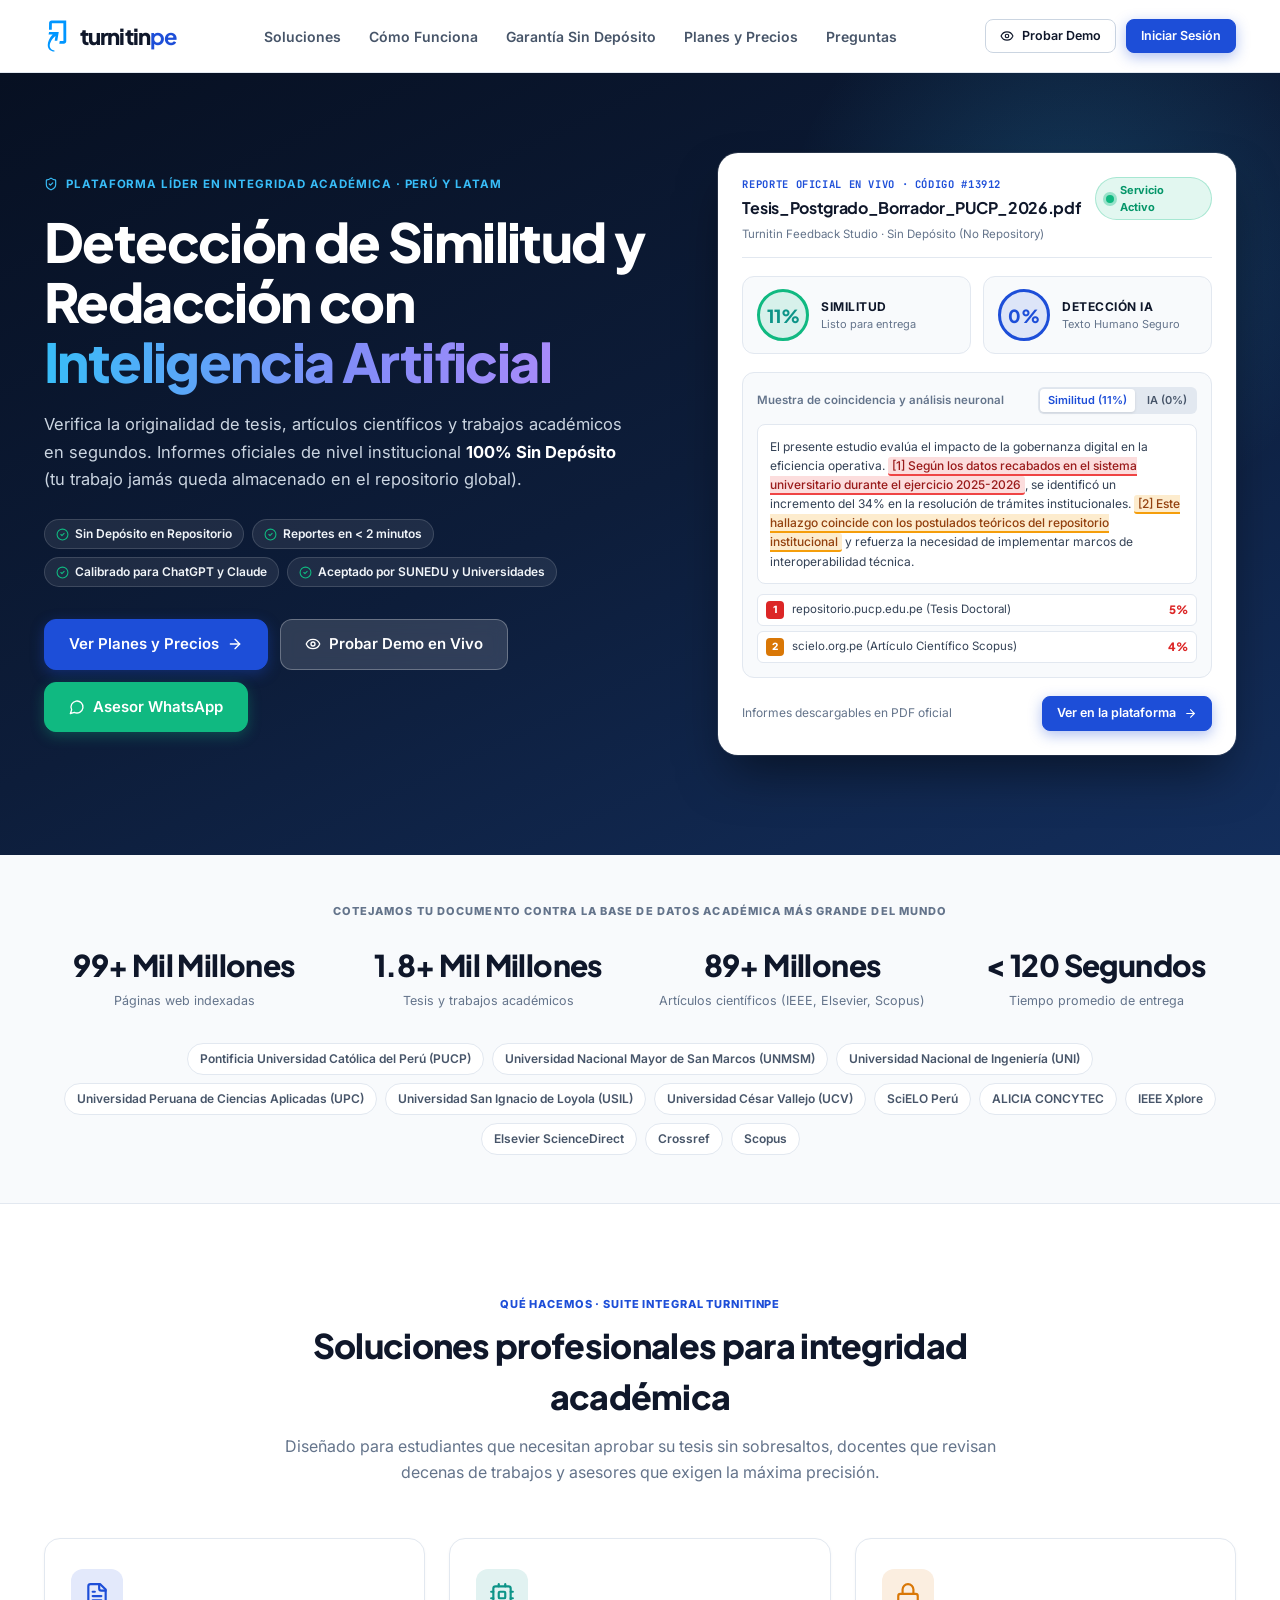
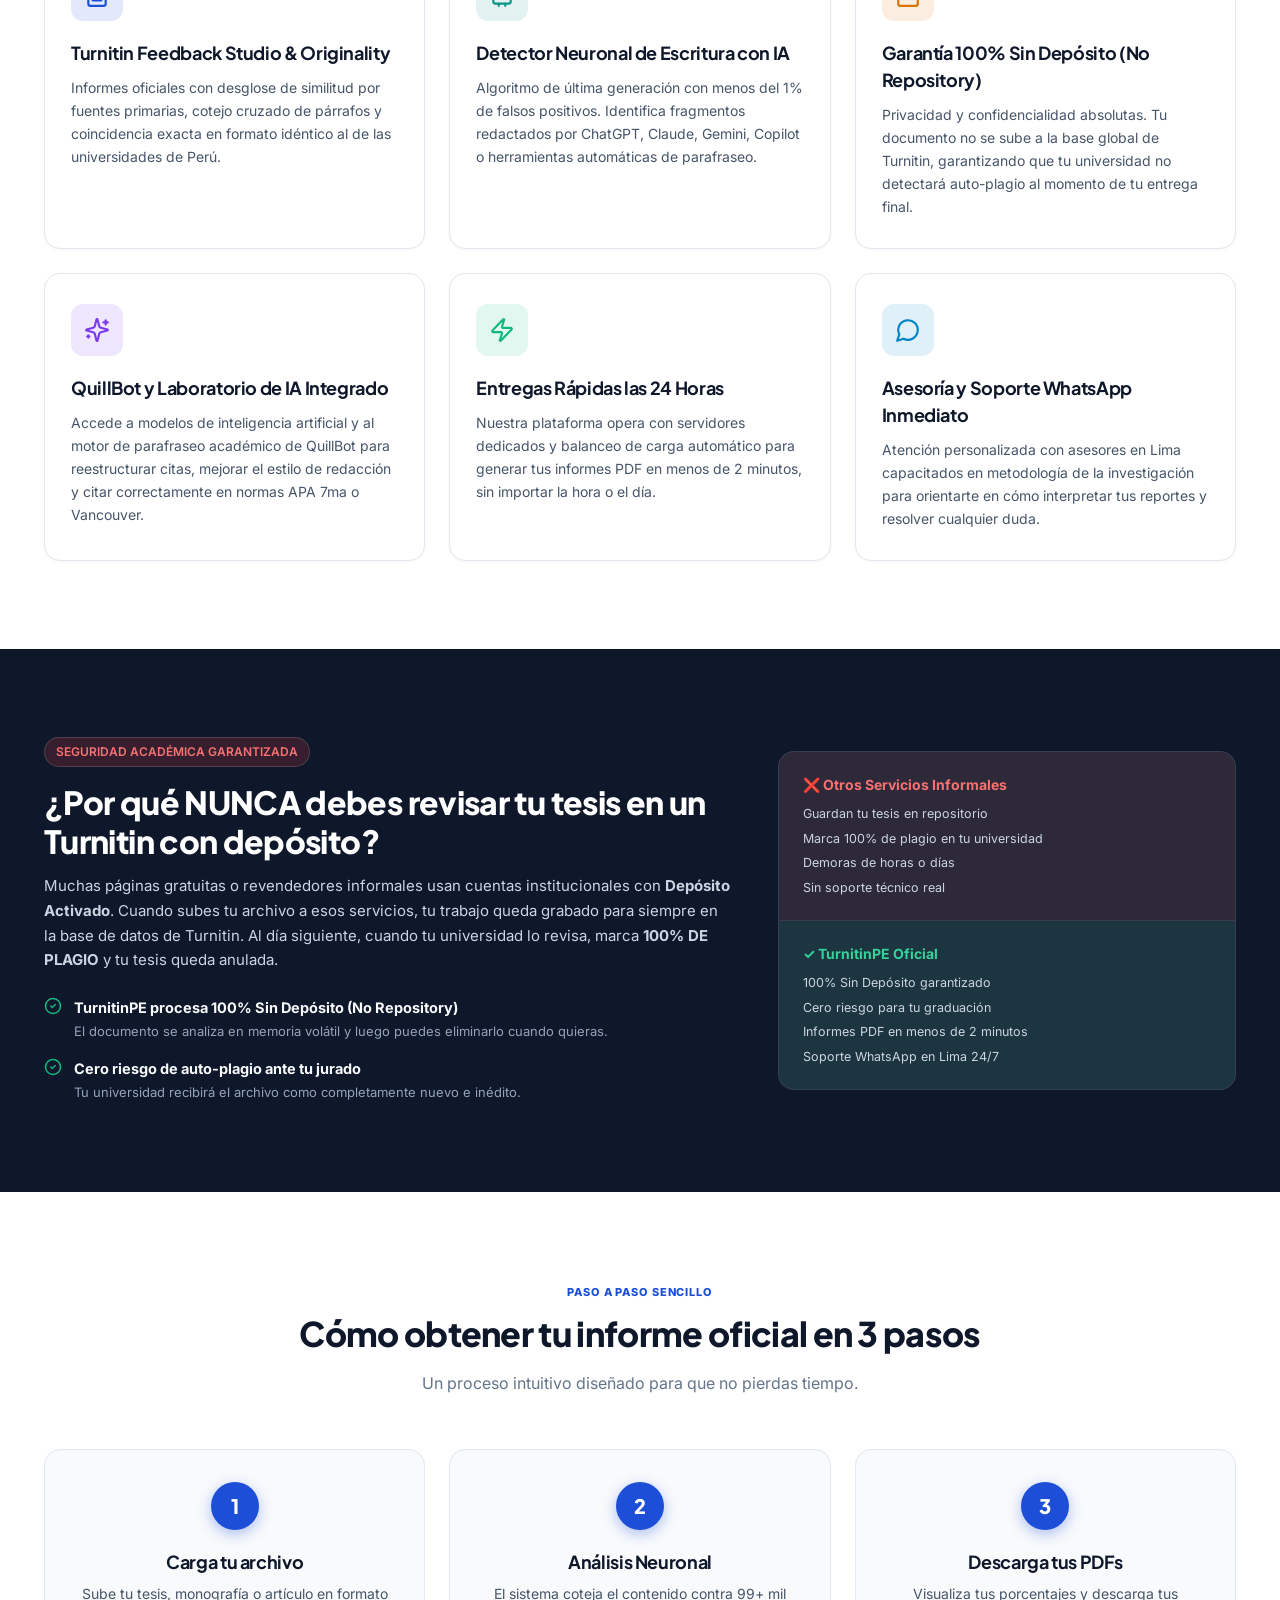
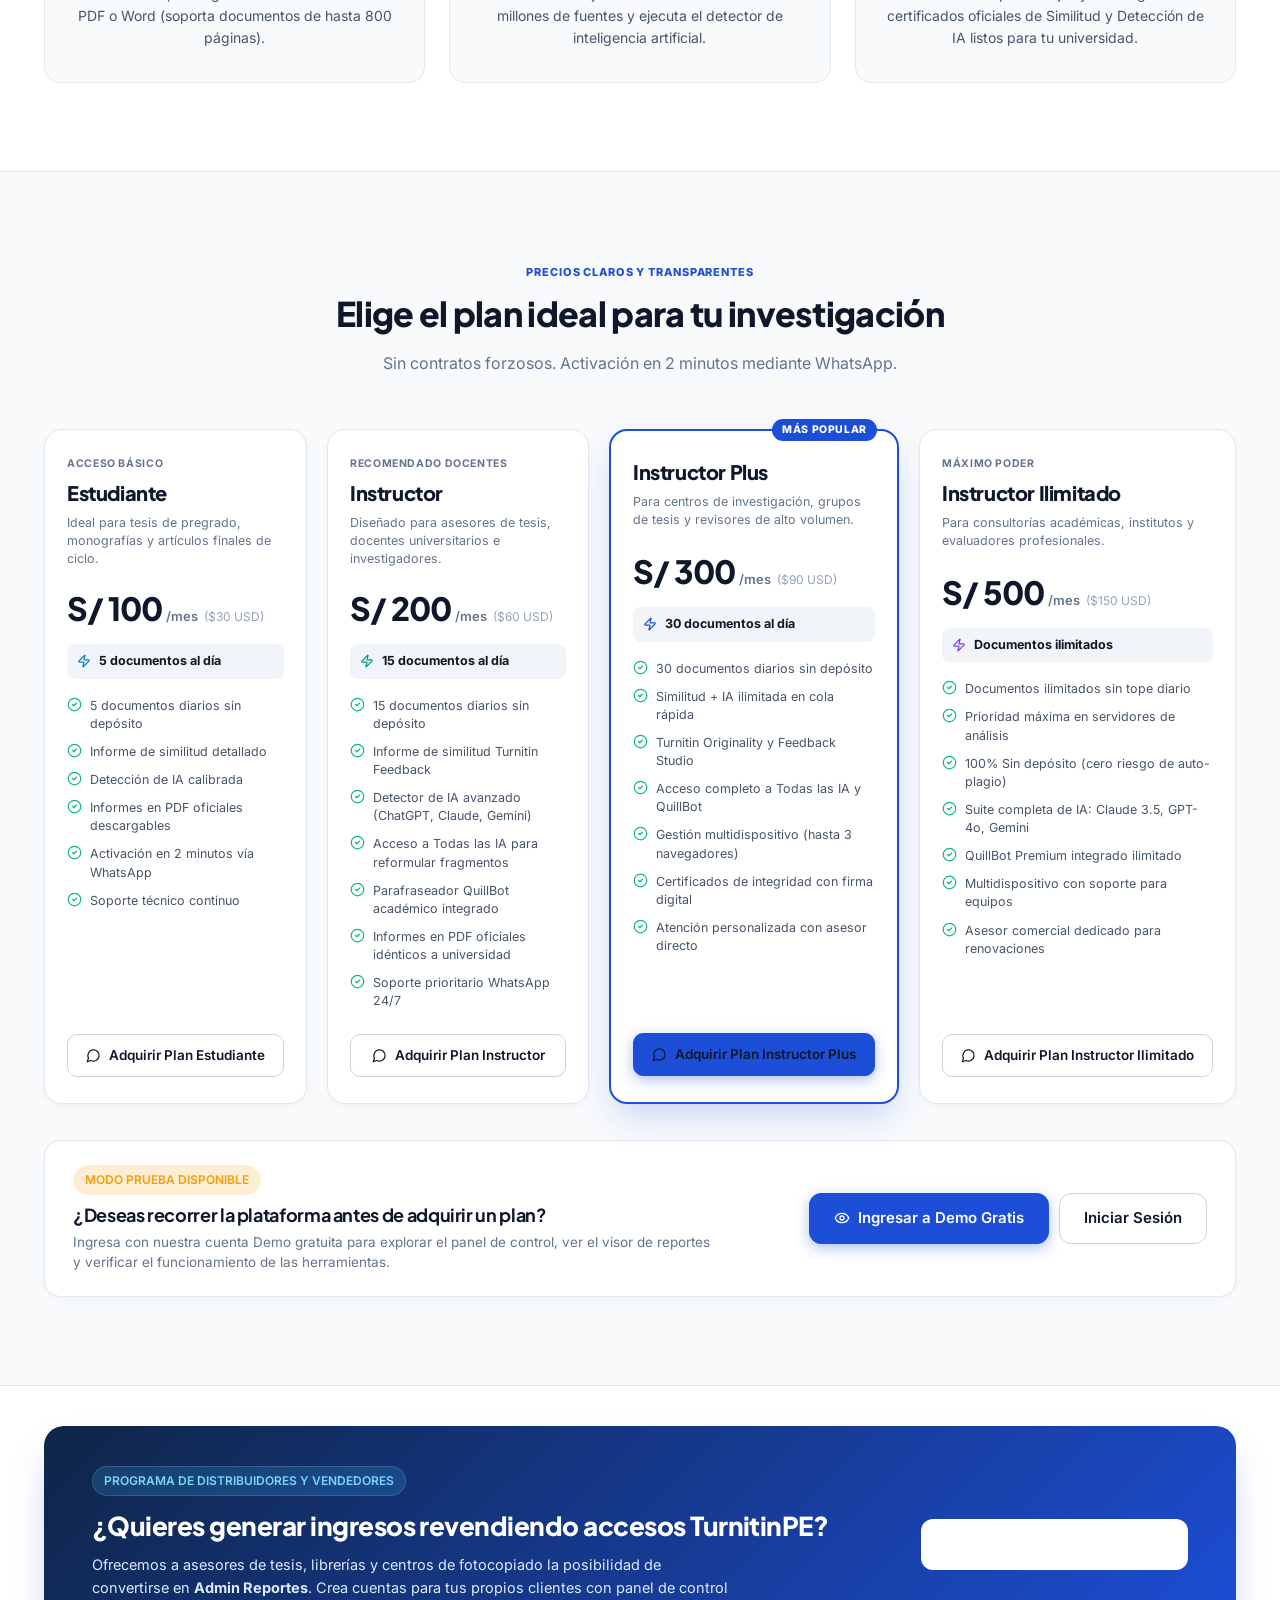
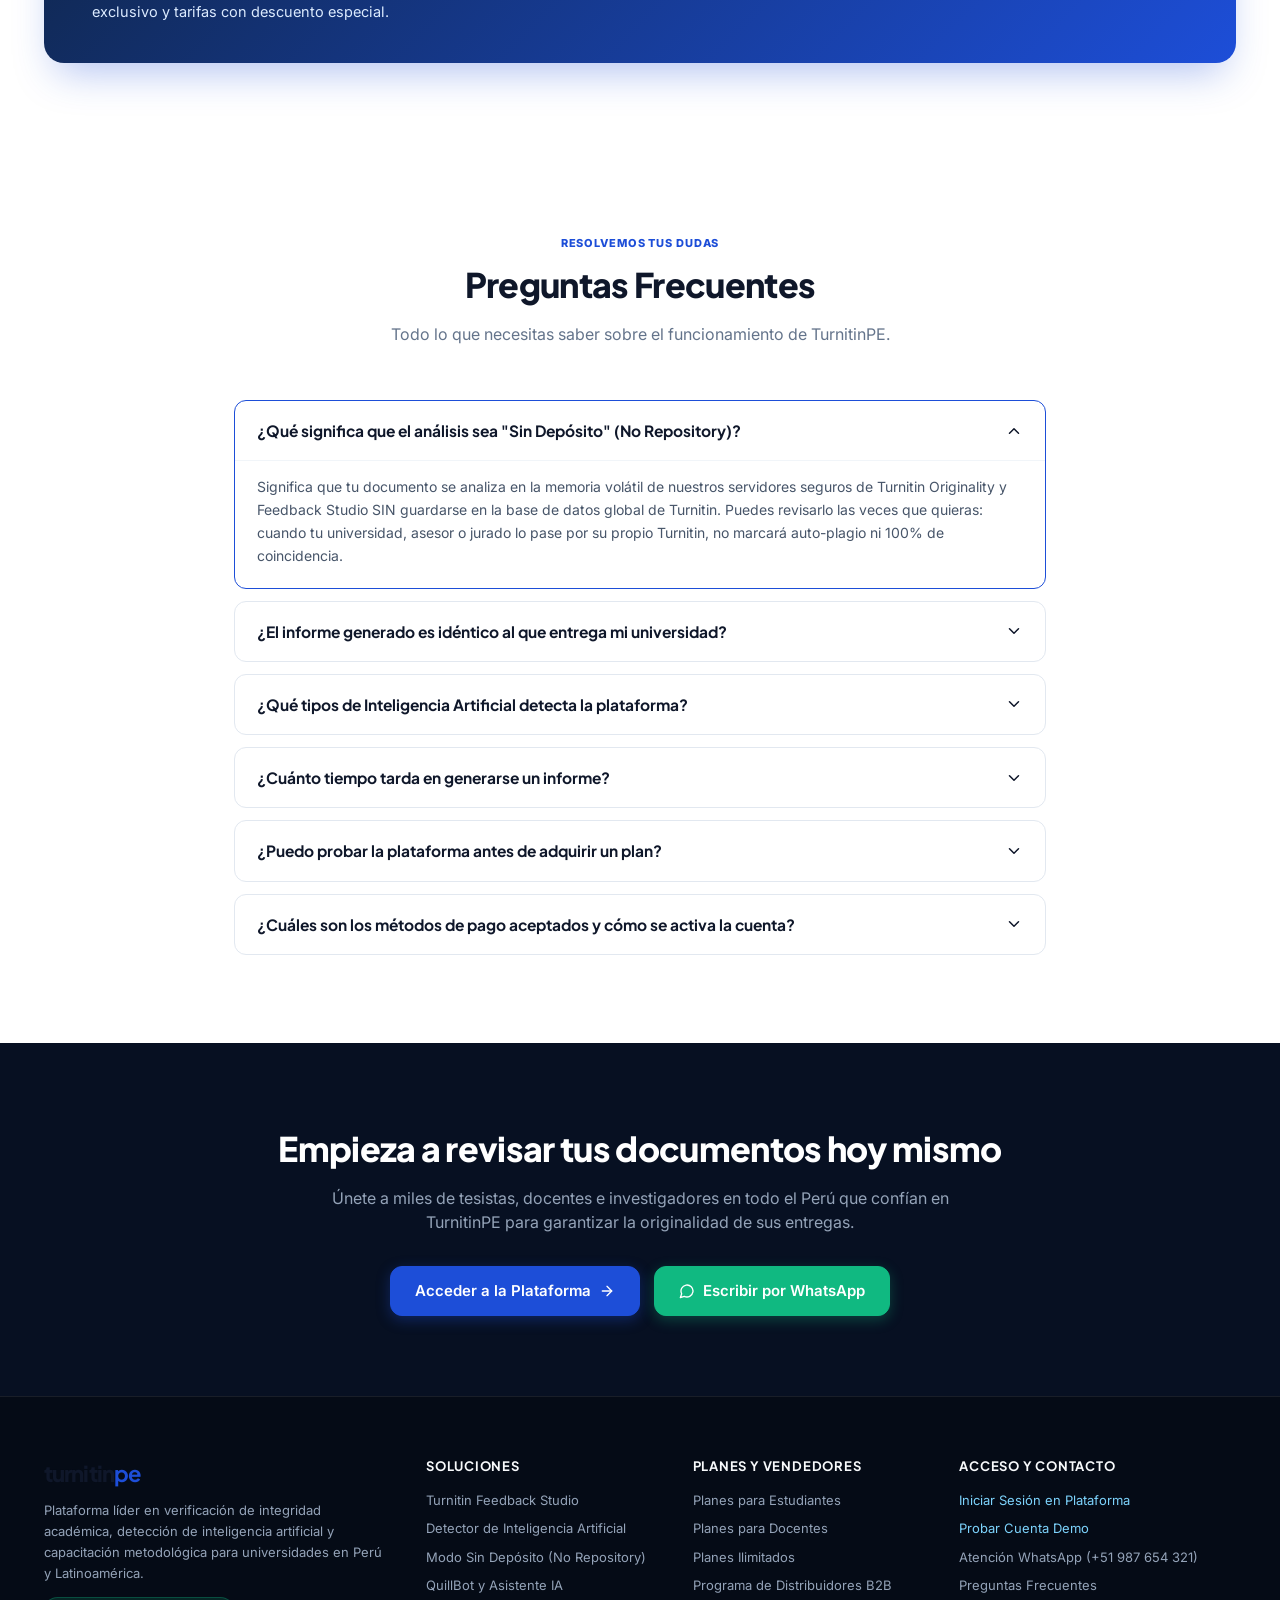
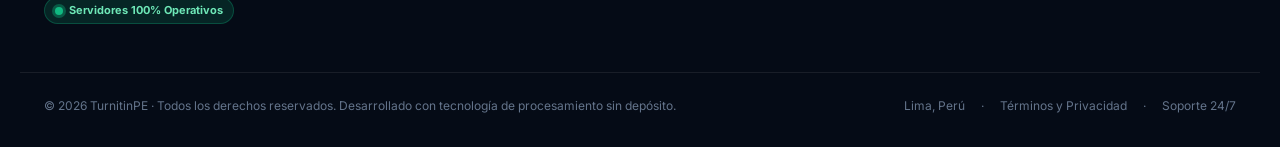
==== commit 027f7b95: "deploy: remover insignia ORIGINALITY · IA 2026" ====
--- a/index.html
+++ b/index.html
@@ -16,7 +16,7 @@
       href="https://fonts.googleapis.com/css2?family=Inter:wght@400;450;500;600;700&family=JetBrains+Mono:wght@400;500;600&family=Plus+Jakarta+Sans:wght@600;700;800&display=swap"
       rel="stylesheet"
     />
-    <script type="module" crossorigin src="./assets/index-DnONX9gf.js"></script>
+    <script type="module" crossorigin src="./assets/index-Df_3dw4T.js"></script>
     <link rel="stylesheet" crossorigin href="./assets/index-CJEop-Ek.css">
   </head>
   <body>
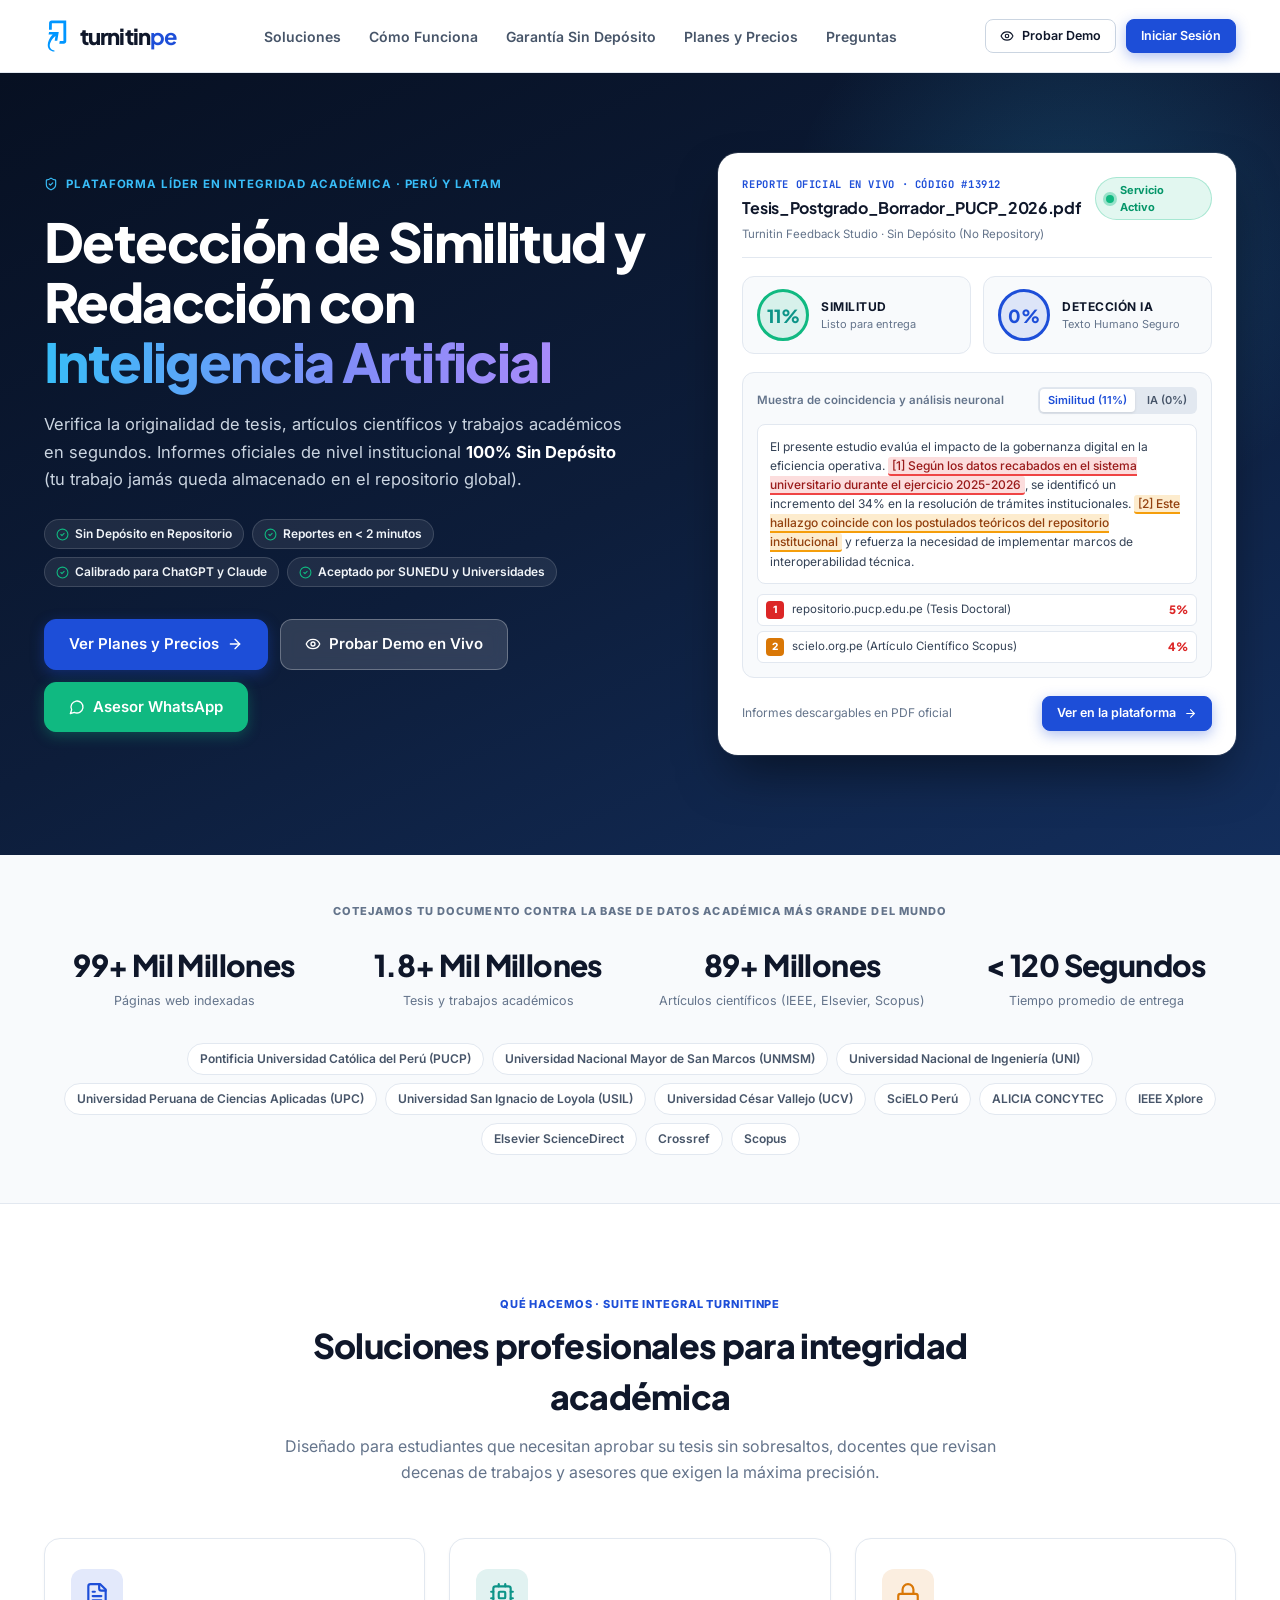
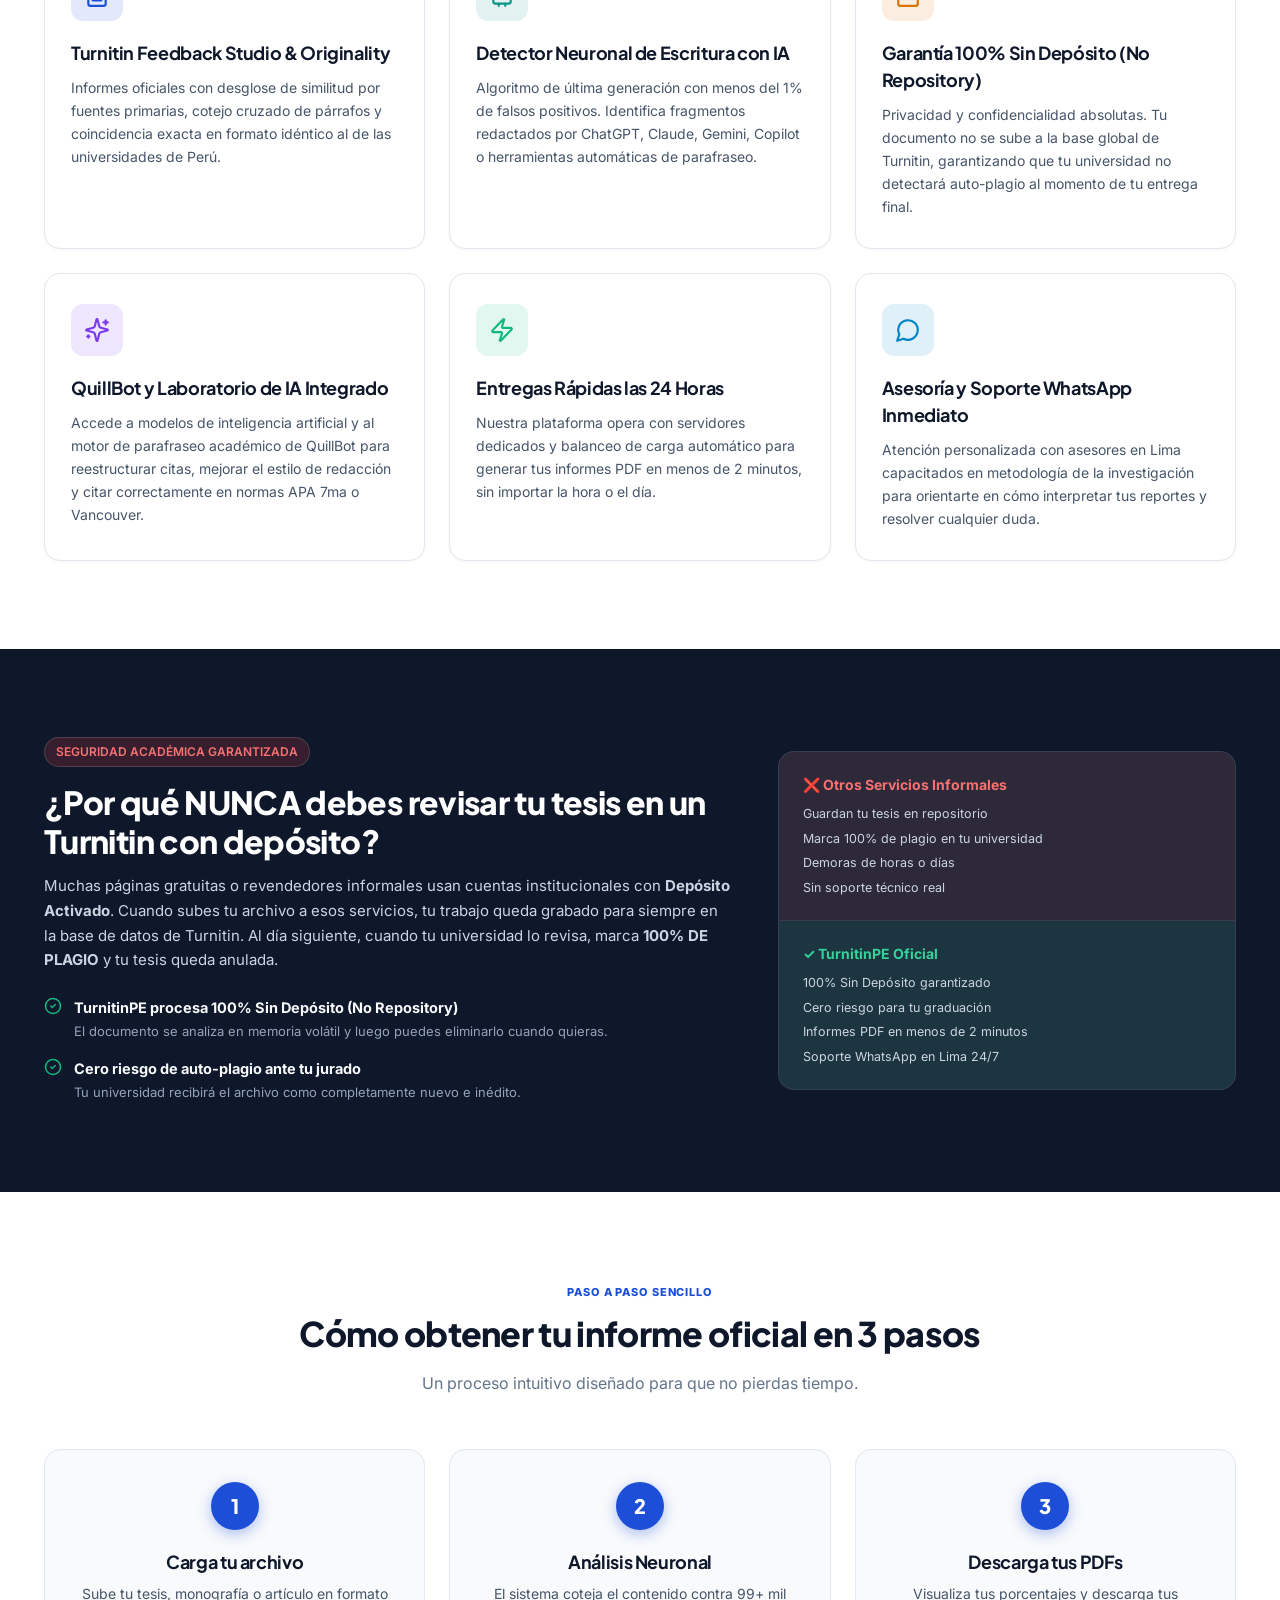
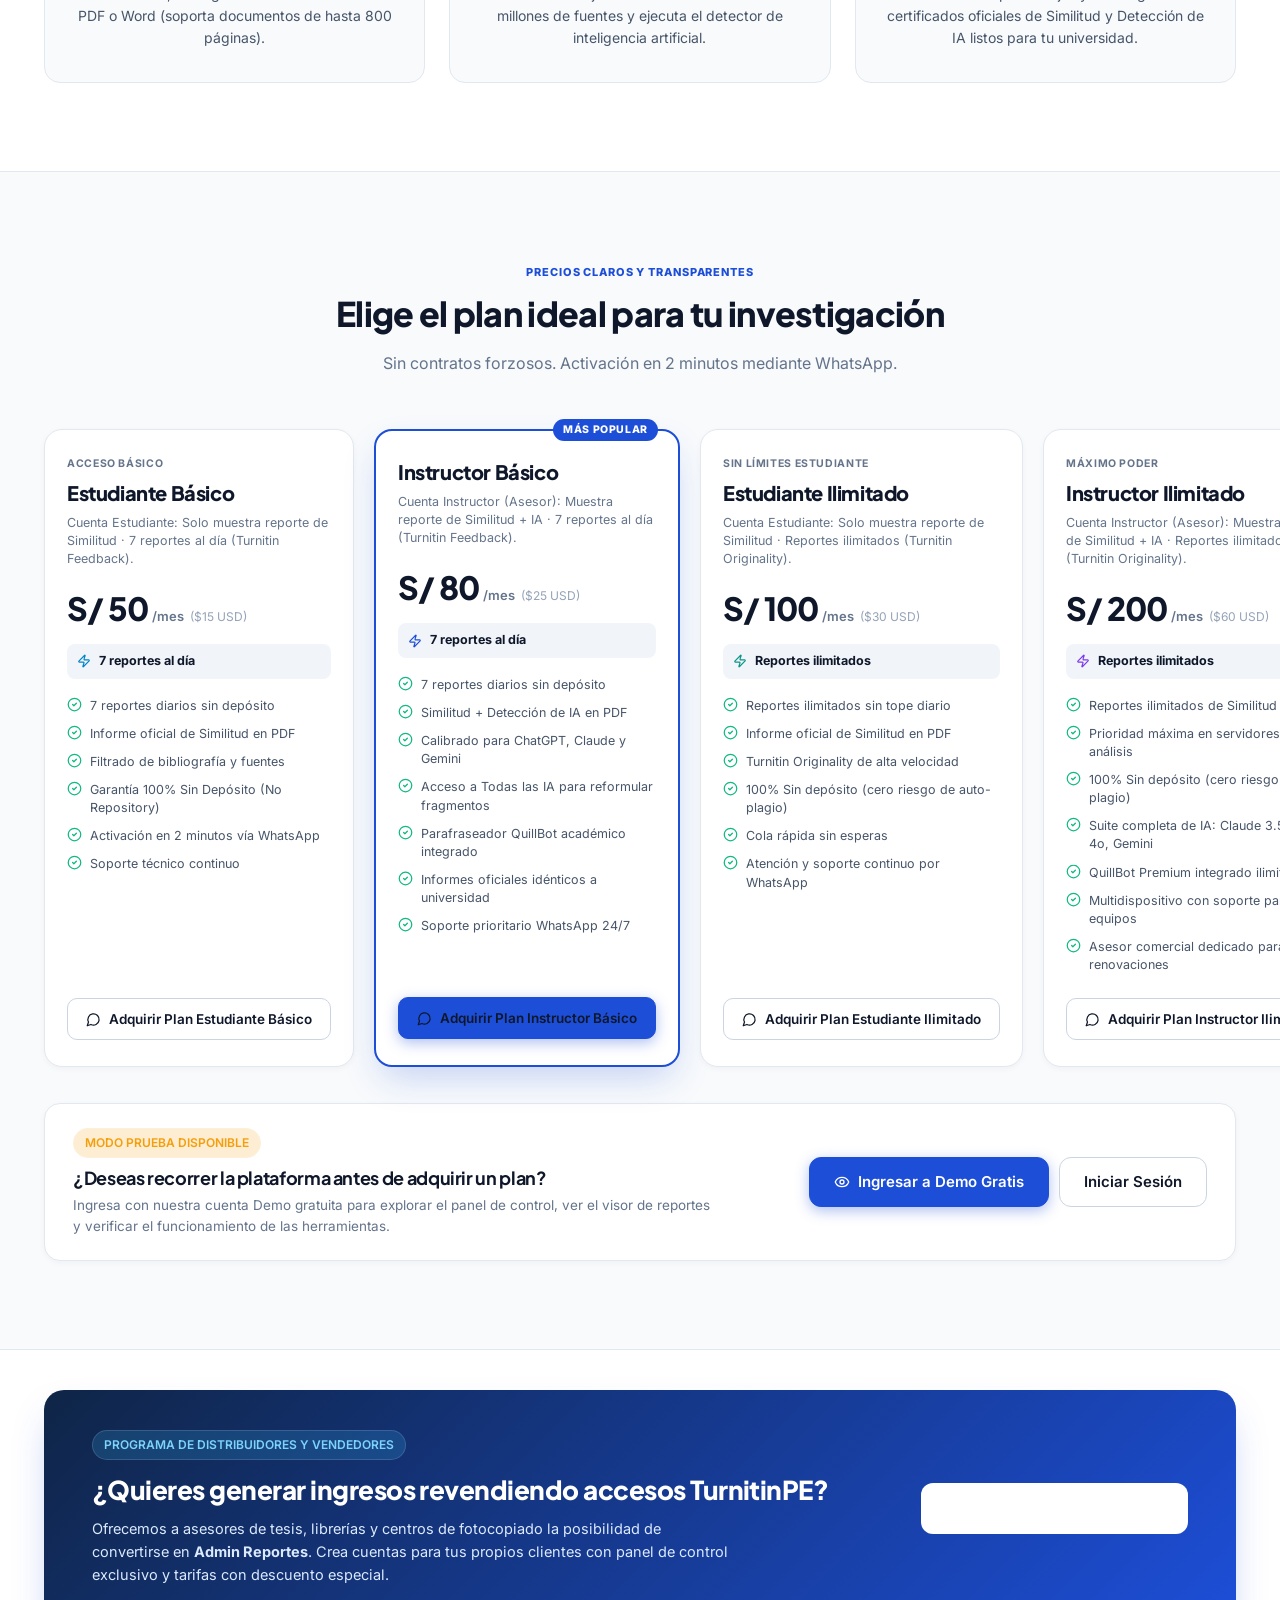
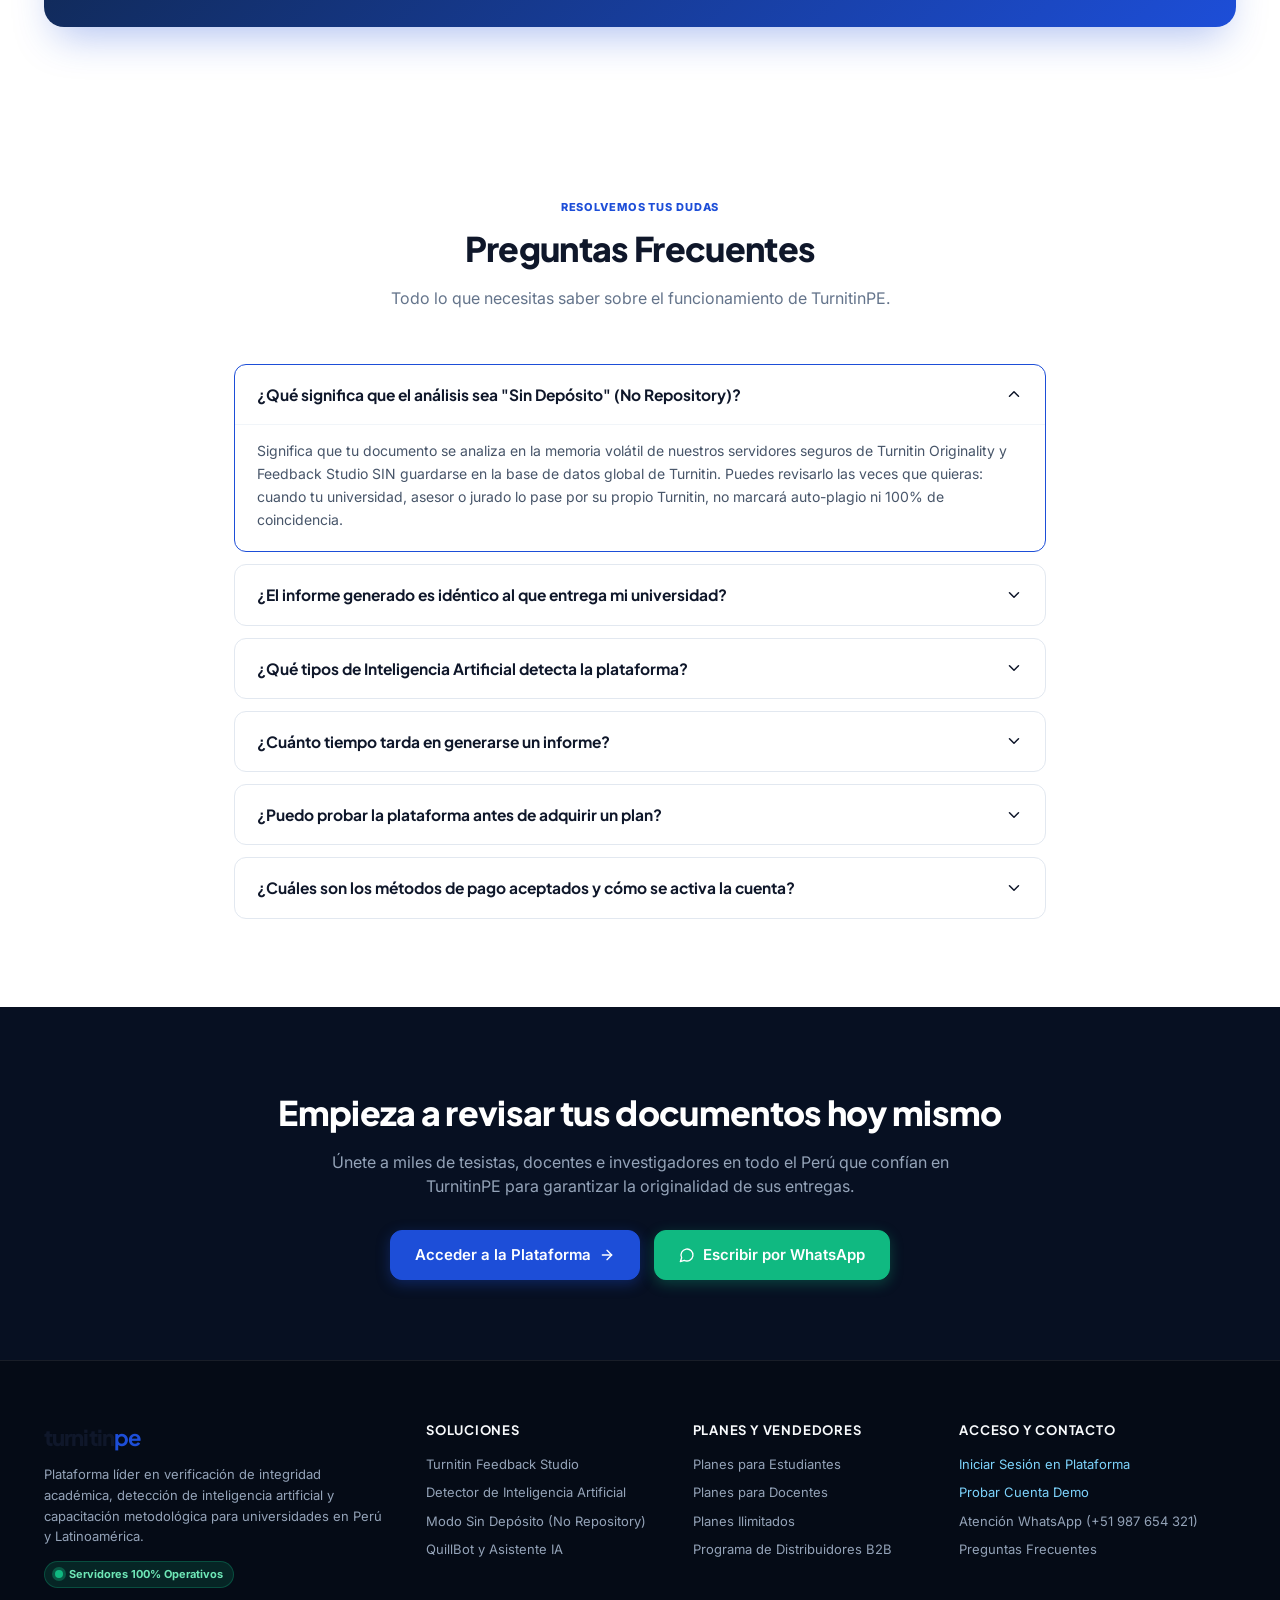
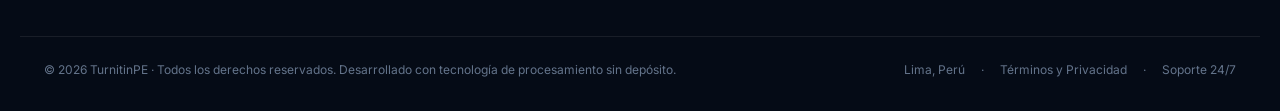
==== commit dedc96ee: "deploy: restaurar precios originales de planes en landing" ====
--- a/index.html
+++ b/index.html
@@ -16,7 +16,7 @@
       href="https://fonts.googleapis.com/css2?family=Inter:wght@400;450;500;600;700&family=JetBrains+Mono:wght@400;500;600&family=Plus+Jakarta+Sans:wght@600;700;800&display=swap"
       rel="stylesheet"
     />
-    <script type="module" crossorigin src="./assets/index-Df_3dw4T.js"></script>
+    <script type="module" crossorigin src="./assets/index-C_oK5D4d.js"></script>
     <link rel="stylesheet" crossorigin href="./assets/index-CJEop-Ek.css">
   </head>
   <body>
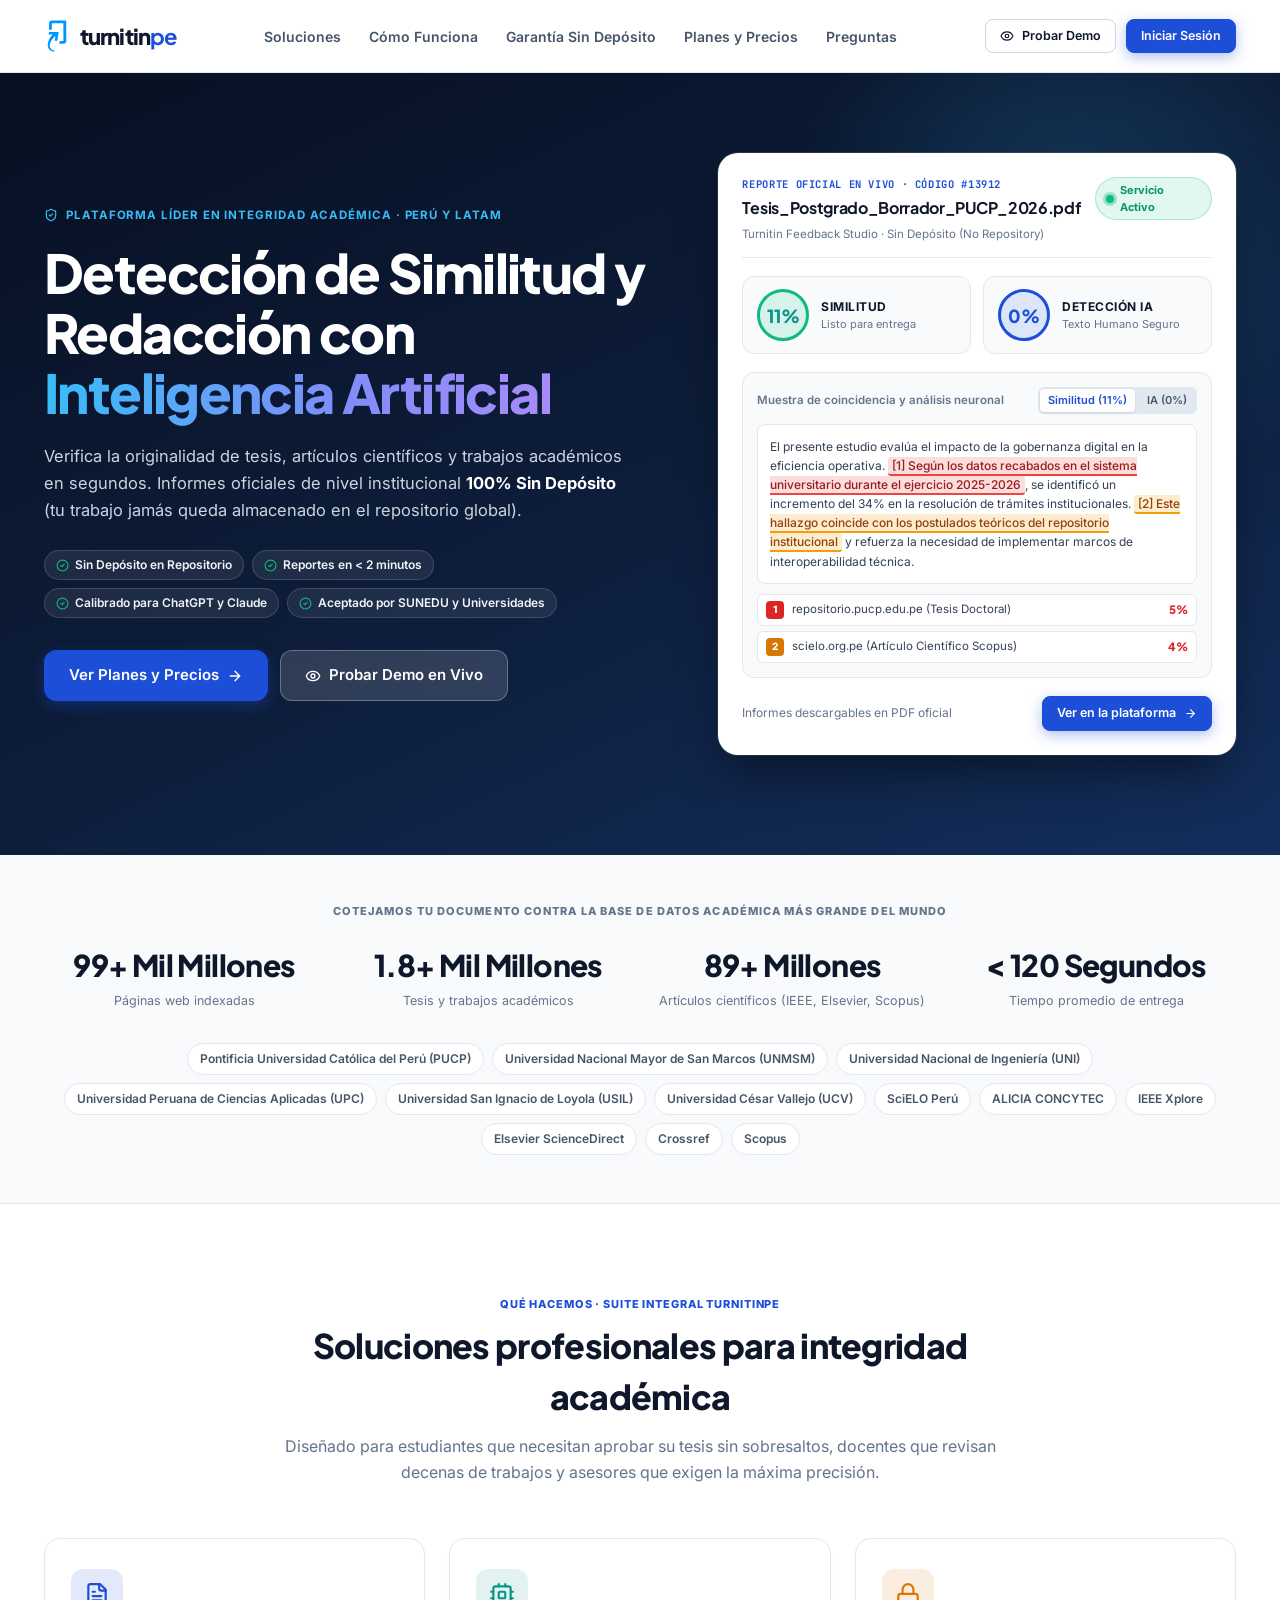
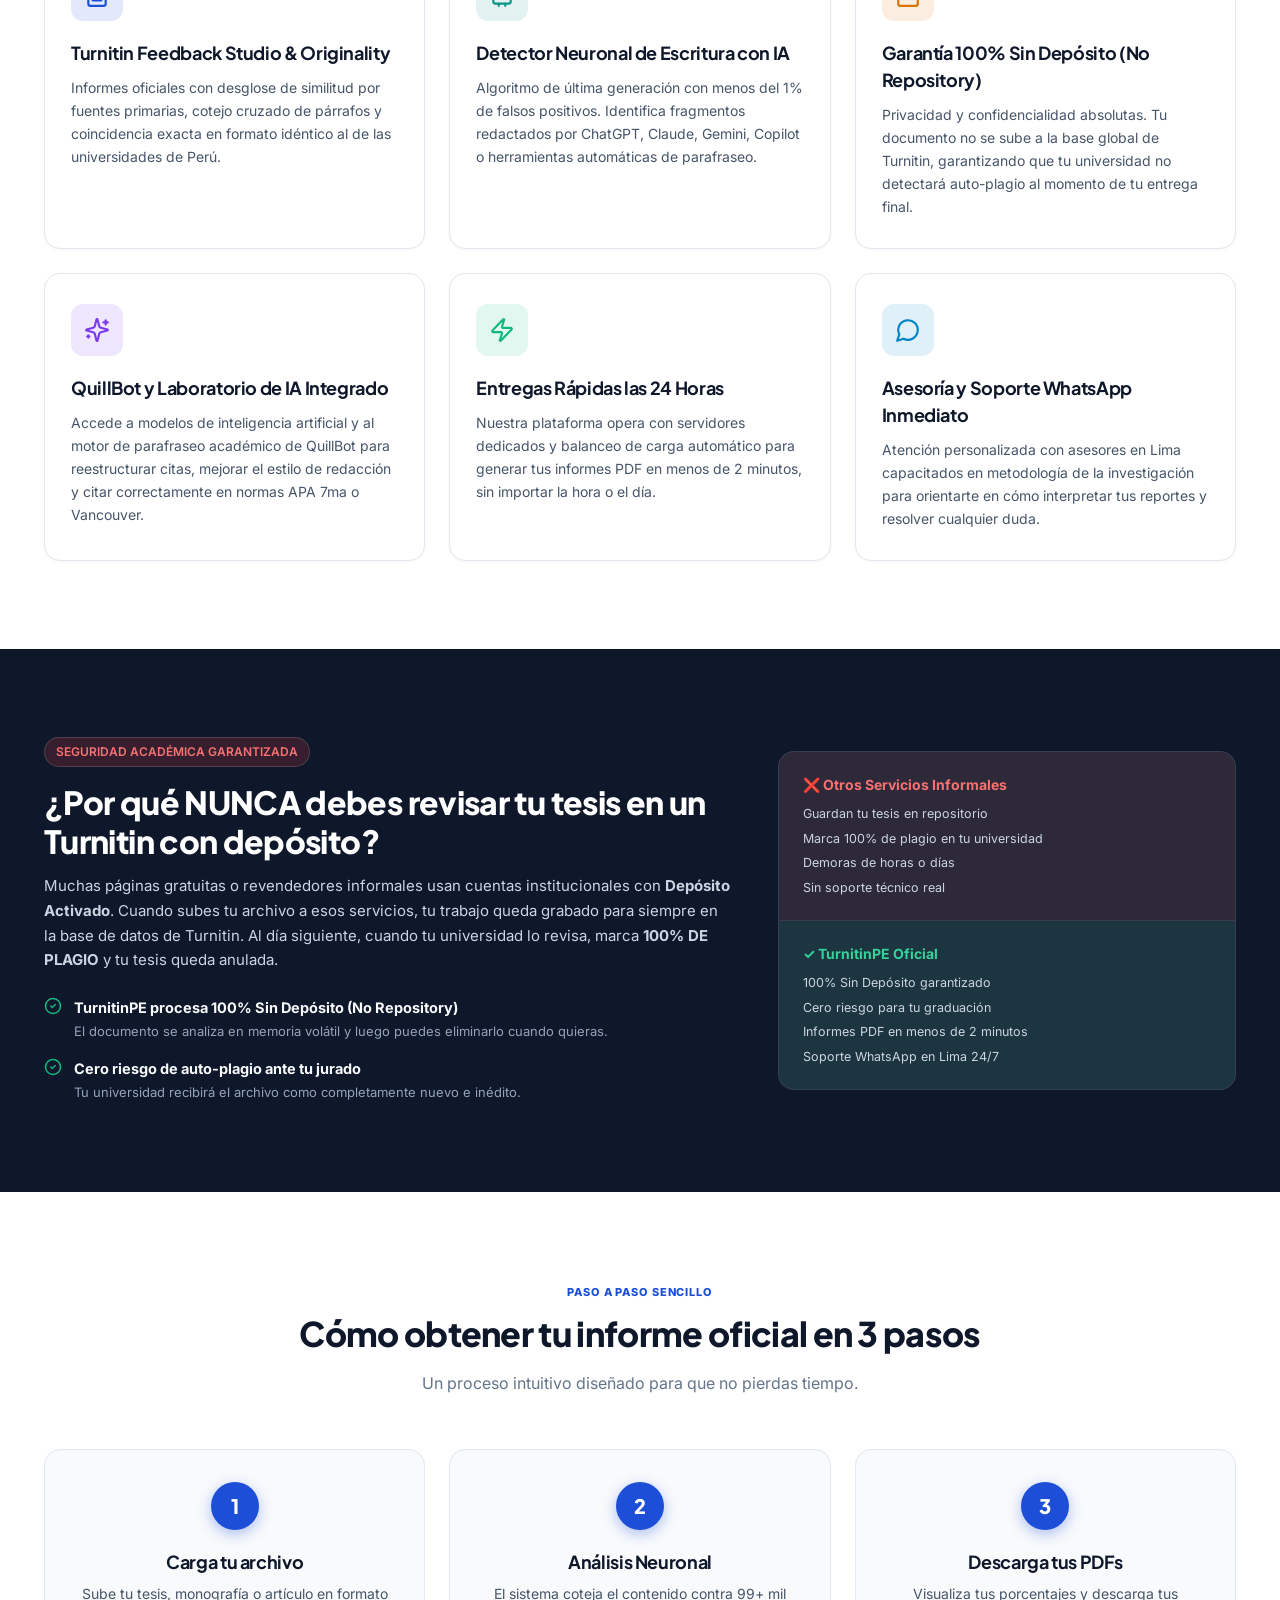
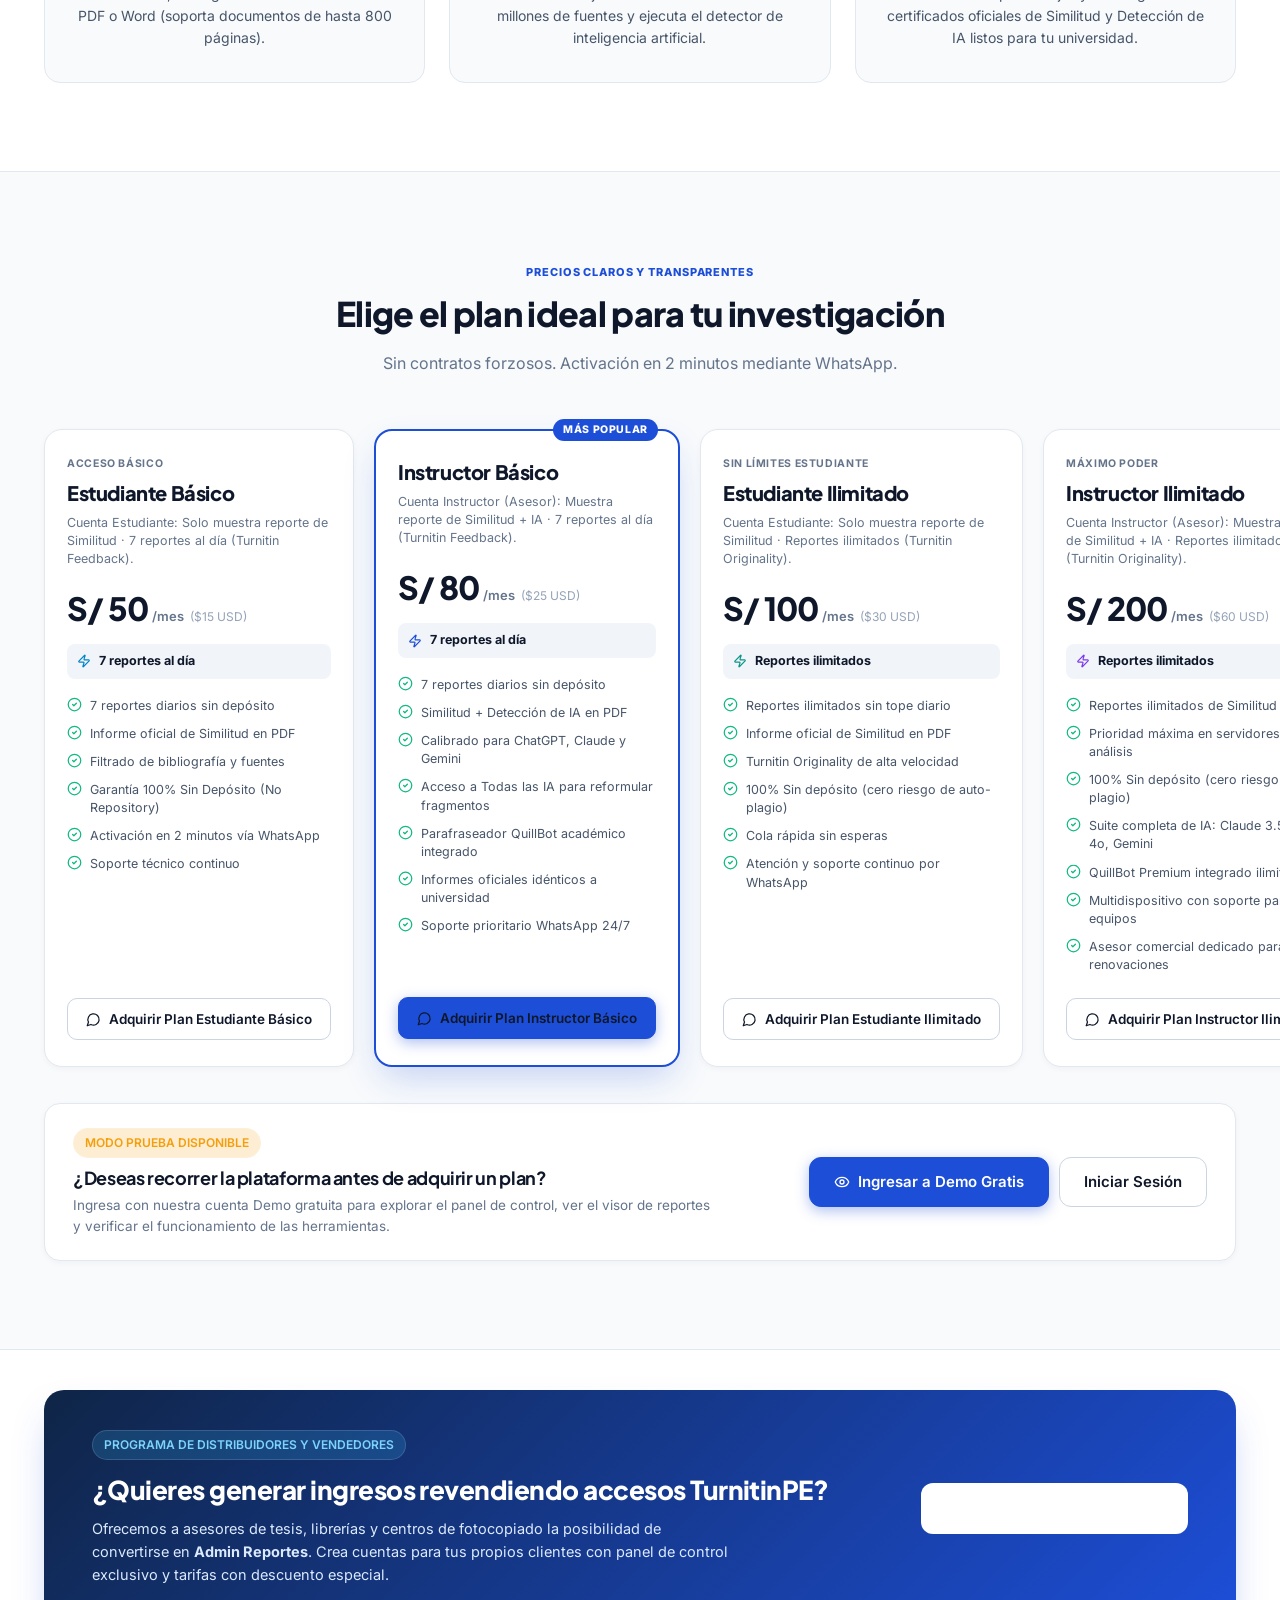
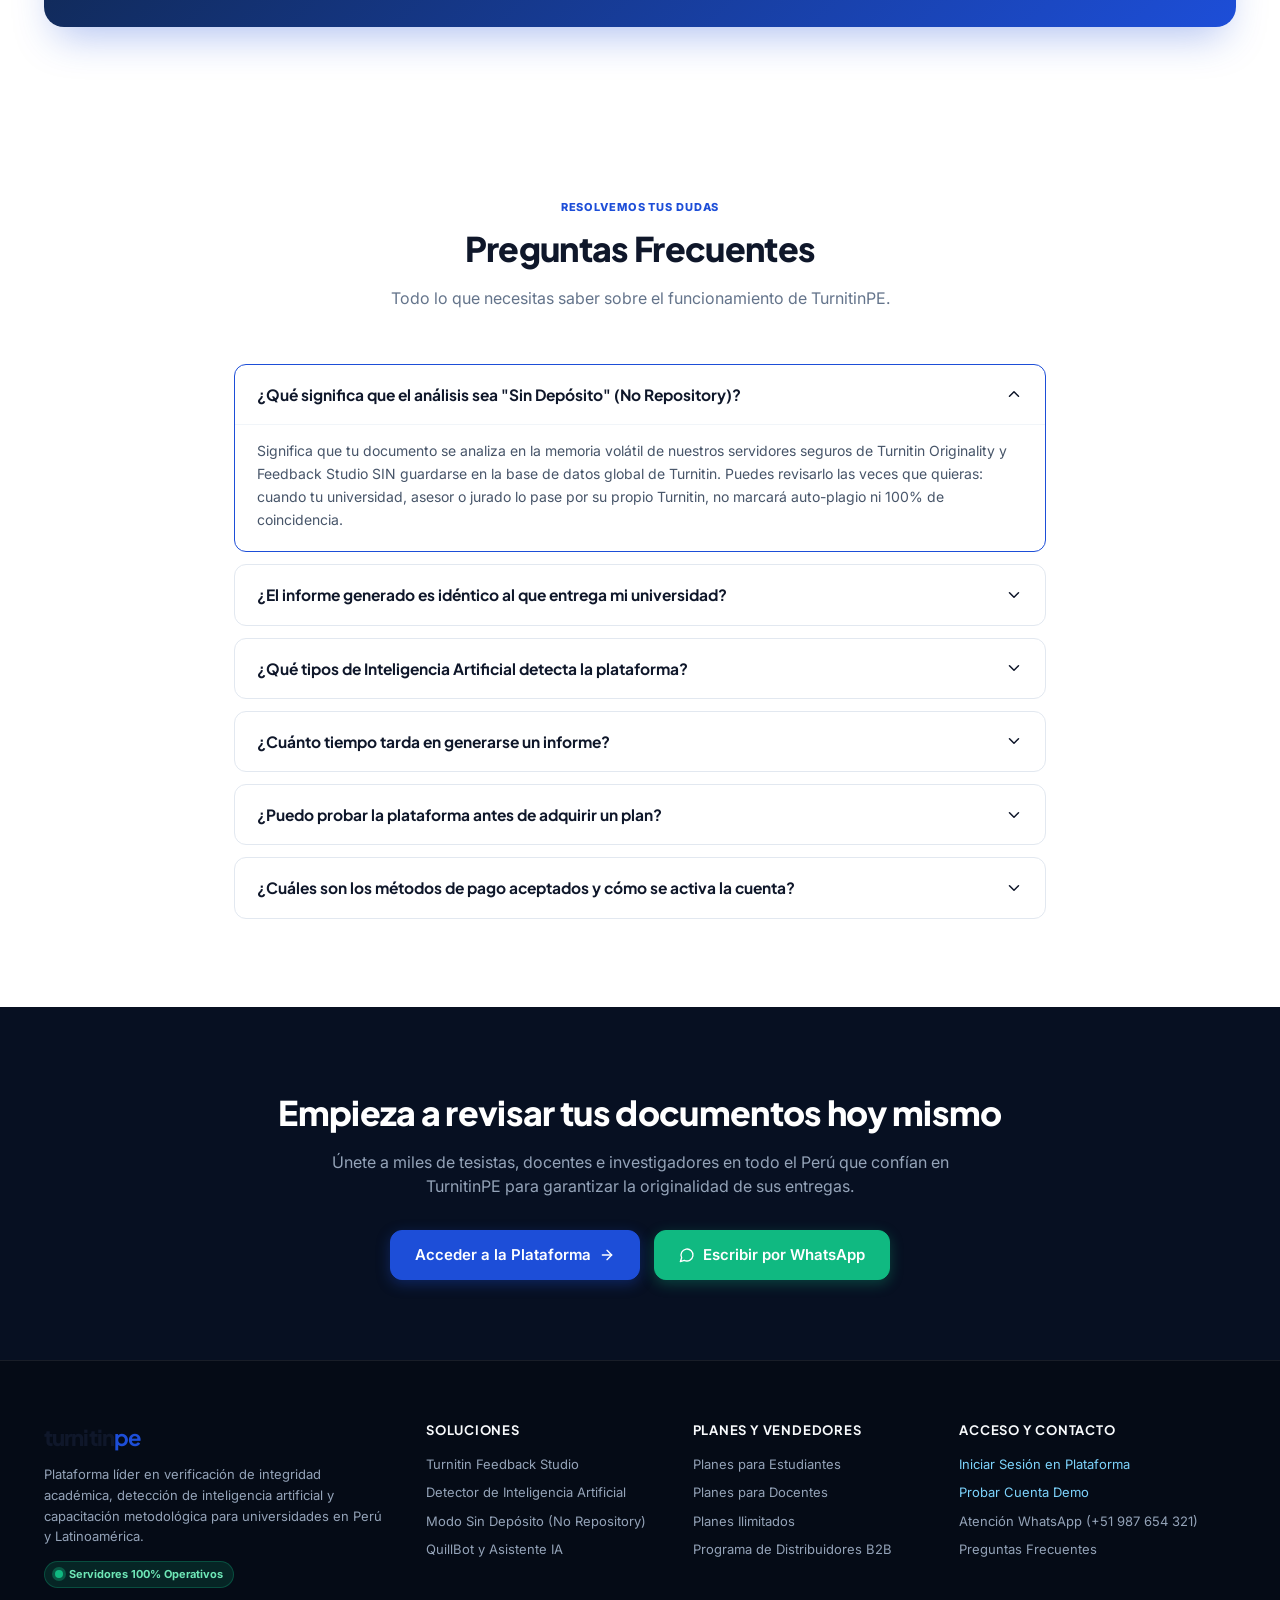
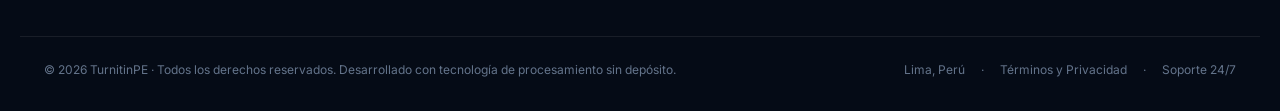
==== commit 2d506599: "deploy: inhabilitar boton Asesor WhatsApp del hero" ====
--- a/index.html
+++ b/index.html
@@ -16,7 +16,7 @@
       href="https://fonts.googleapis.com/css2?family=Inter:wght@400;450;500;600;700&family=JetBrains+Mono:wght@400;500;600&family=Plus+Jakarta+Sans:wght@600;700;800&display=swap"
       rel="stylesheet"
     />
-    <script type="module" crossorigin src="./assets/index-C_oK5D4d.js"></script>
+    <script type="module" crossorigin src="./assets/index-Dp91oPx8.js"></script>
     <link rel="stylesheet" crossorigin href="./assets/index-CJEop-Ek.css">
   </head>
   <body>
